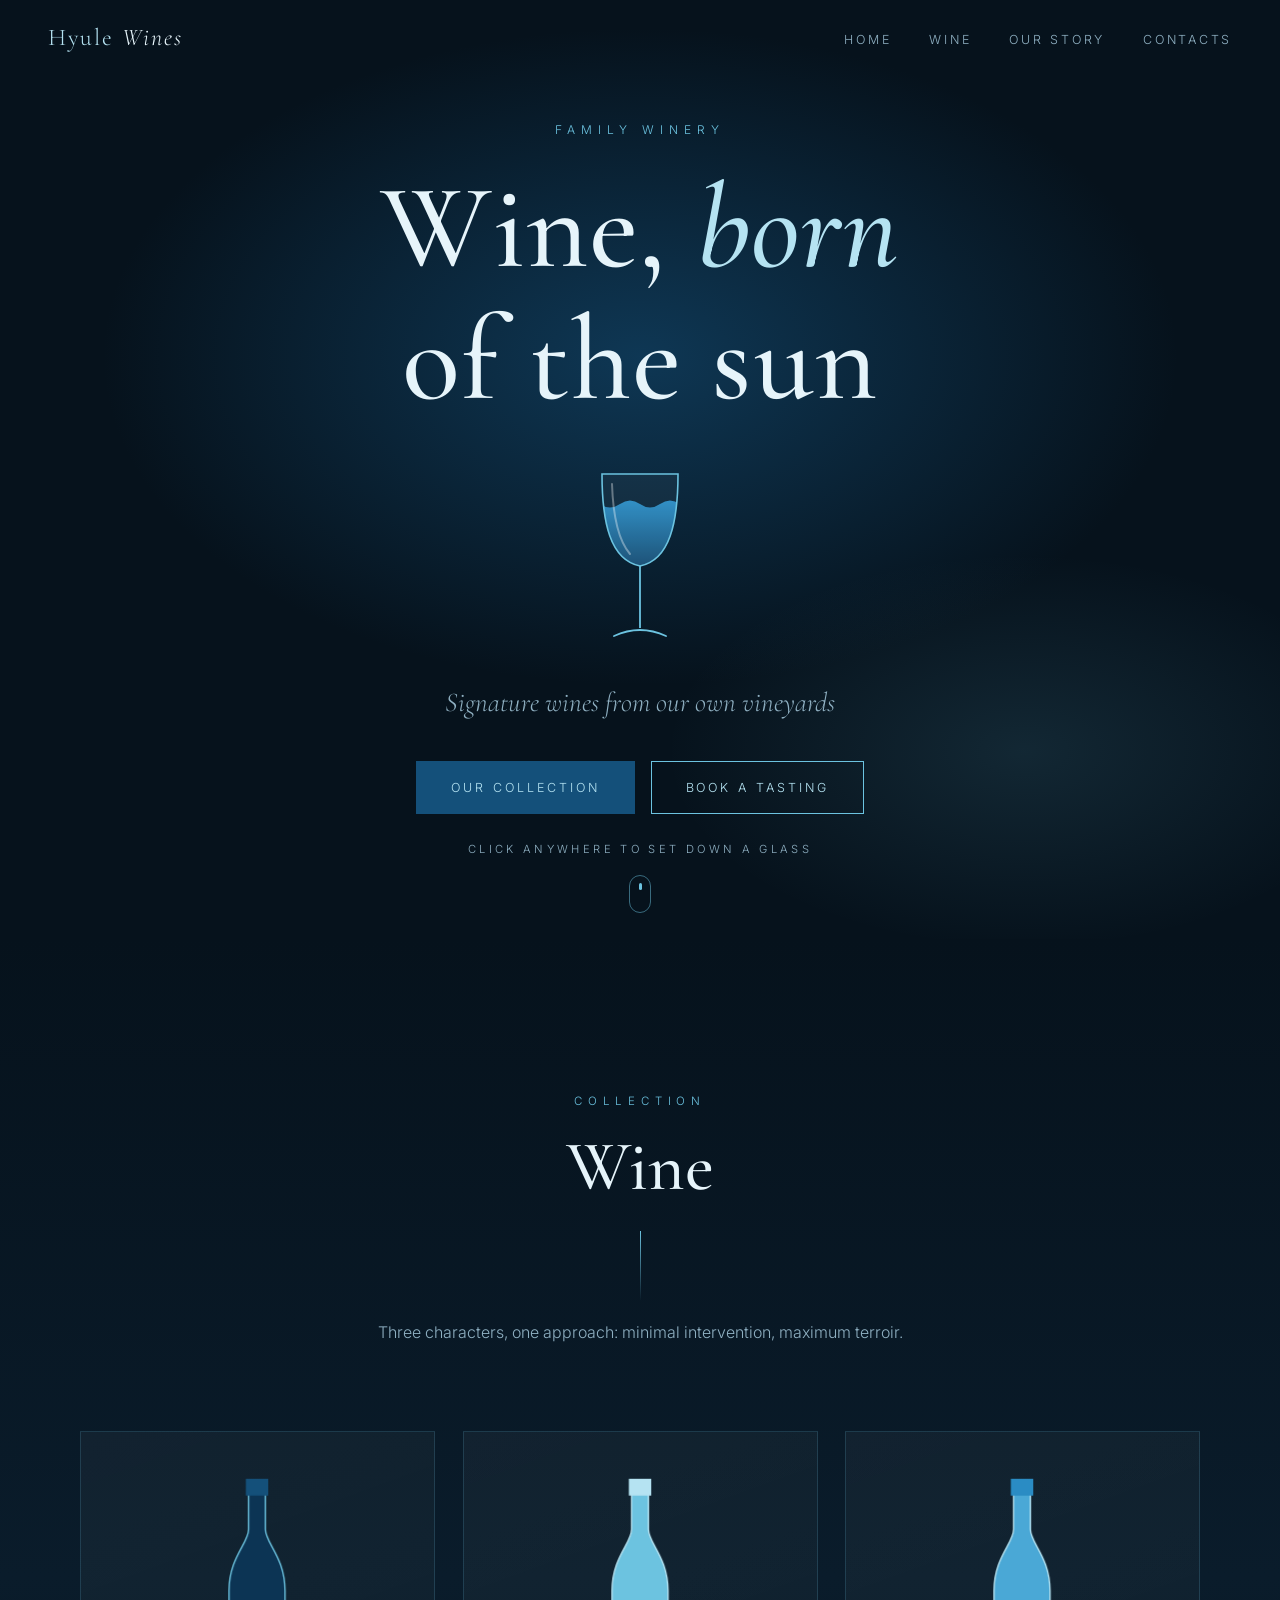
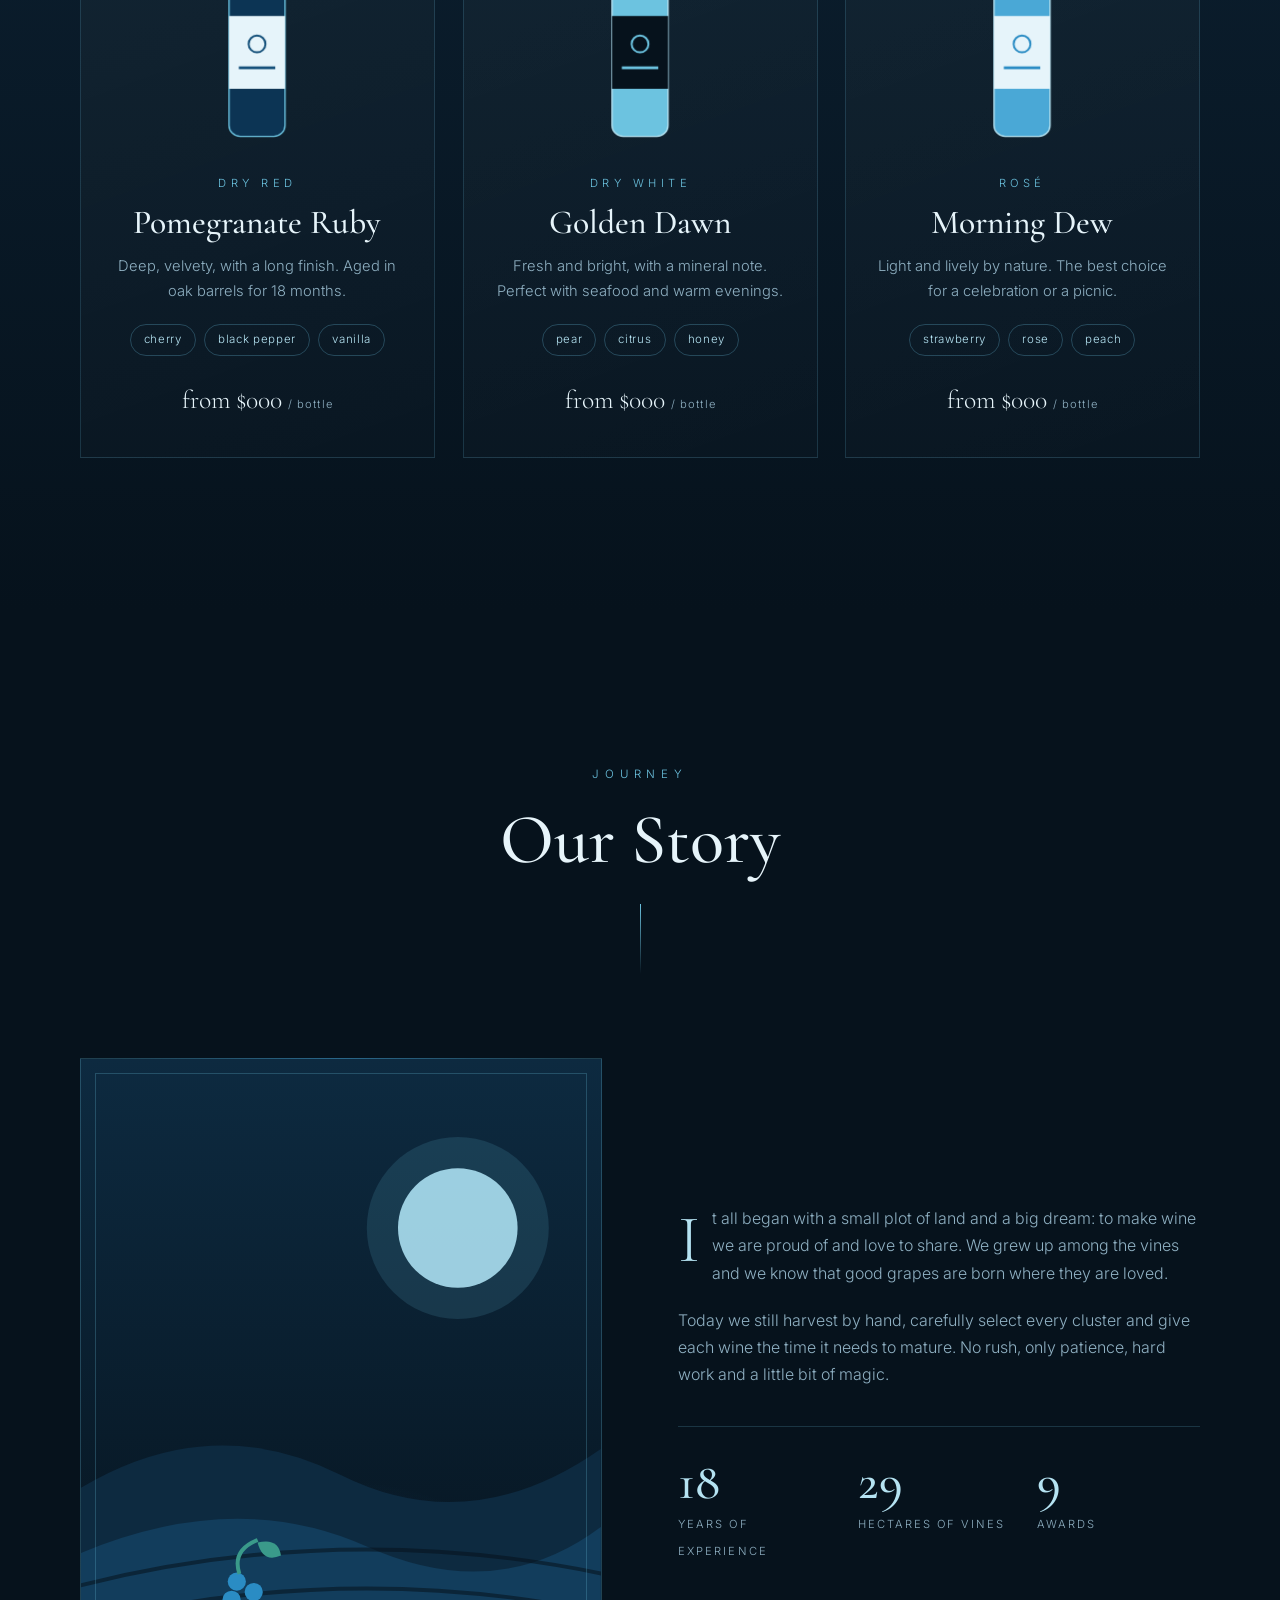
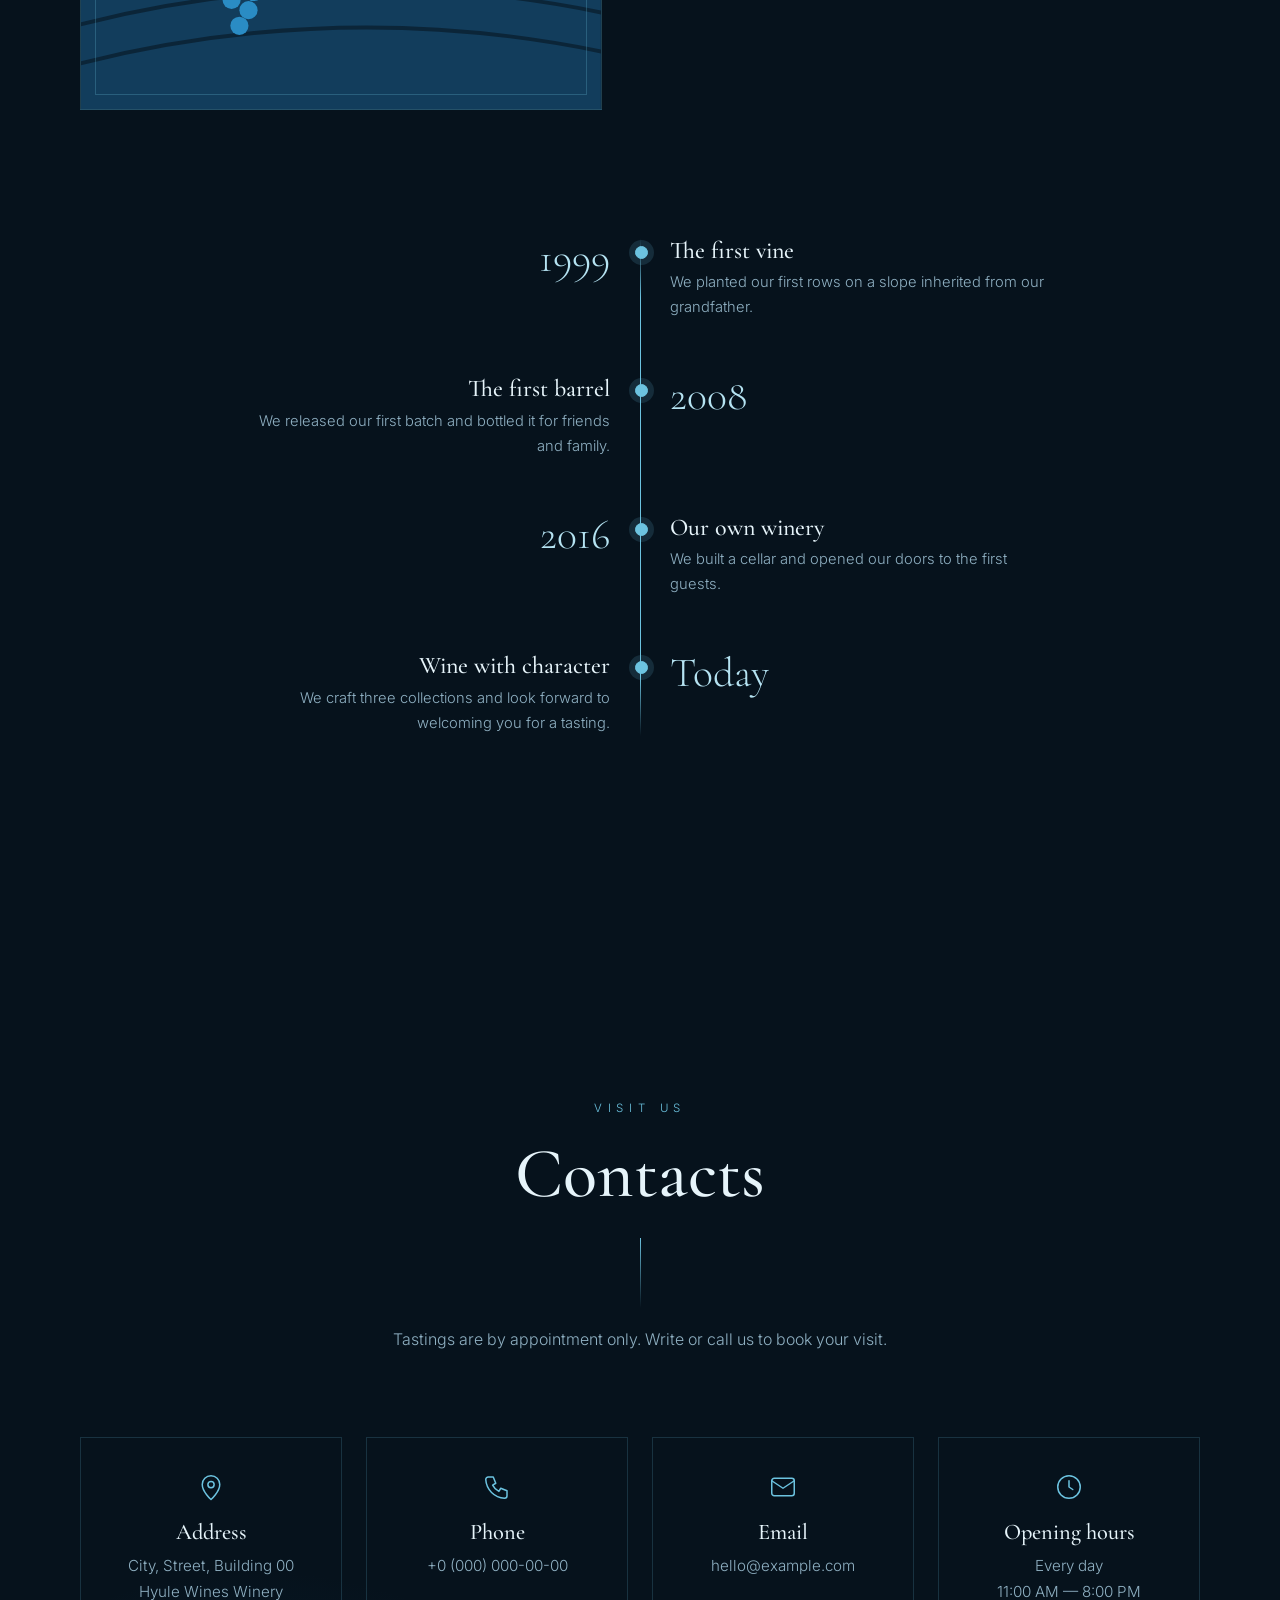
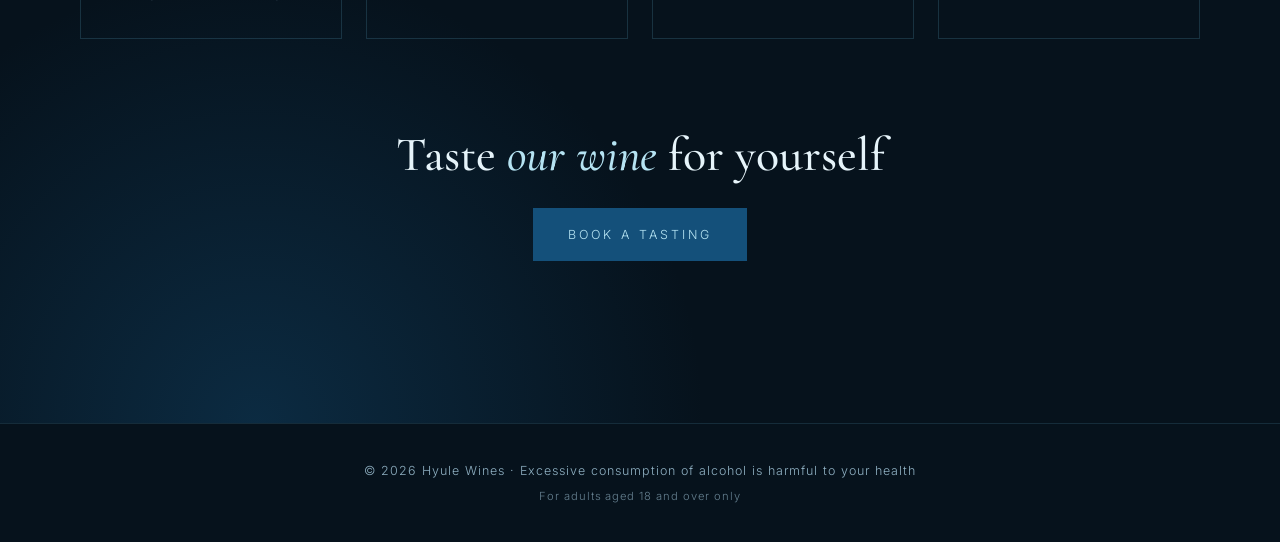
==== index.html @ b7b97577 "Add files via upload" ====
<!DOCTYPE html>
<html lang="en">
<head>
<meta charset="utf-8">
<meta name="viewport" content="width=device-width, initial-scale=1">
<title>Hyule Wines — wine with character</title>
<meta name="description" content="Family winery: signature wines made from grapes grown in our own vineyards. Tastings, our story, contacts.">
<meta name="theme-color" content="#06121c">
<meta property="og:title" content="Hyule Wines — wine with character">
<meta property="og:description" content="Signature wines from our own vineyards. Come visit us for a tasting.">
<meta property="og:type" content="website">
<link rel="icon" href="data:image/svg+xml,%3Csvg xmlns='http://www.w3.org/2000/svg' viewBox='0 0 100 100'%3E%3Ccircle cx='50' cy='50' r='46' fill='%2314507a'/%3E%3Ccircle cx='50' cy='50' r='46' fill='none' stroke='%236cc3e0' stroke-width='4'/%3E%3C/svg%3E">
<link rel="preconnect" href="https://fonts.googleapis.com">
<link rel="preconnect" href="https://fonts.gstatic.com" crossorigin>
<link href="https://fonts.googleapis.com/css2?family=Cormorant+Garamond:ital,wght@0,400;0,500;0,600;1,400;1,500&family=Inter:wght@300;400;500&display=swap" rel="stylesheet">
<style>
  :root{
    --bg:#06121c;
    --bg2:#0a1c2b;
    --wine:#14507a;
    --wine-light:#2a8cc4;
    --gold:#6cc3e0;
    --gold-soft:#b5e3f2;
    --cream:#e6f4fa;
    --muted:#8fb0c2;
    --ease:cubic-bezier(.2,.8,.2,1);
  }
  *{box-sizing:border-box;margin:0;padding:0}
  html{scroll-behavior:smooth;-webkit-text-size-adjust:100%}
  body{
    background:var(--bg);color:var(--cream);
    font-family:'Inter',system-ui,sans-serif;font-weight:300;line-height:1.7;
    overflow-x:hidden;
  }
  h1,h2,h3{font-family:'Cormorant Garamond',Georgia,serif;font-weight:500;line-height:1.1}
  a{color:inherit;text-decoration:none}
  img,svg{display:block;max-width:100%}
  .wrap{width:min(1120px,100% - 40px);margin-inline:auto}

  /* Progress bar */
  #progress{position:fixed;top:0;left:0;height:2px;width:0;background:linear-gradient(90deg,var(--wine-light),var(--gold));z-index:100}

  /* Nav */
  nav{
    position:fixed;inset:0 0 auto 0;z-index:90;
    display:flex;justify-content:space-between;align-items:center;
    padding:18px clamp(20px,4vw,48px);
    transition:background .4s,padding .4s,backdrop-filter .4s;
  }
  nav.scrolled{background:rgba(6,18,28,.78);backdrop-filter:blur(14px);-webkit-backdrop-filter:blur(14px);padding-block:12px;border-bottom:1px solid rgba(108,195,224,.15)}
  .logo{font-family:'Cormorant Garamond',serif;font-size:1.5rem;letter-spacing:.08em;color:var(--gold-soft)}
  .logo span{color:var(--cream);font-style:italic}
  .links{display:flex;gap:clamp(16px,3vw,38px);list-style:none}
  .links a{
    font-size:.78rem;letter-spacing:.22em;text-transform:uppercase;color:var(--muted);
    position:relative;padding:6px 0;transition:color .3s;
  }
  .links a::after{content:"";position:absolute;left:0;bottom:0;height:1px;width:100%;background:var(--gold);transform:scaleX(0);transform-origin:right;transition:transform .5s var(--ease)}
  .links a:hover,.links a.active{color:var(--gold-soft)}
  .links a:hover::after,.links a.active::after{transform:scaleX(1);transform-origin:left}

  /* Hero */
  .hero{
    min-height:100svh;position:relative;display:grid;place-items:center;text-align:center;
    padding:120px 20px 80px;overflow:hidden;
    background:
      radial-gradient(60% 50% at 50% 38%,rgba(20,80,122,.6),transparent 70%),
      radial-gradient(40% 30% at 80% 80%,rgba(108,195,224,.12),transparent 70%),
      var(--bg);
  }
  /* Glass rings left on the table */
  .rings{position:absolute;inset:0;overflow:hidden;pointer-events:none;z-index:1}
  .mark{position:absolute;left:var(--x);top:var(--y);width:var(--s);height:var(--s);transform:translate(-50%,-50%) rotate(var(--r))}
  .mark>*{position:absolute;inset:0;border-radius:50%}
  .mark .stain{
    border:3px solid rgba(108,195,224,.5);
    background:radial-gradient(circle,transparent 58%,rgba(108,195,224,.12) 100%);
    box-shadow:0 0 0 1px rgba(181,227,242,.22),inset 0 0 0 6px rgba(108,195,224,.07),0 0 16px rgba(108,195,224,.22);
    filter:blur(.35px);opacity:0;
    animation:stain 22s .3s ease-out both;
  }
  .mark .stain::after{content:"";position:absolute;inset:8px;border-radius:inherit;border:1px solid rgba(181,227,242,.28)}
  .mark .ripple{border:1px solid rgba(181,227,242,.7);opacity:0;animation:ripple 1.1s .3s ease-out both}
  .mark .cup{
    background:radial-gradient(circle at 34% 28%,rgba(255,255,255,.4),rgba(181,227,242,.14) 38%,rgba(108,195,224,.05) 72%);
    border:1.5px solid rgba(181,227,242,.85);
    box-shadow:inset 0 0 0 8px rgba(255,255,255,.03),inset 0 0 20px rgba(181,227,242,.3);
    opacity:0;animation:cup 1.9s var(--ease) both;
  }
  .mark .drip{inset:auto;width:var(--d);height:var(--d);left:var(--dx);top:var(--dy);background:rgba(108,195,224,.5);opacity:0;animation:stain 22s .9s ease-out both}
  .hint{margin-top:26px;font-size:.7rem;letter-spacing:.3em;text-transform:uppercase;color:var(--muted);opacity:0;animation:fadeUp 1.2s 2.4s var(--ease) forwards}
  .hero-inner{position:relative;z-index:2;max-width:820px}
  .eyebrow{
    font-size:.75rem;letter-spacing:.5em;text-transform:uppercase;color:var(--gold);
    opacity:0;animation:fadeUp 1.2s .2s var(--ease) forwards;
  }
  .hero h1{
    font-size:clamp(3.2rem,10vw,7.5rem);margin:22px 0 8px;letter-spacing:.01em;
  }
  .hero h1 .ch{display:inline-block;opacity:0;transform:translateY(60%) rotate(4deg);filter:blur(8px);animation:charIn 1.1s var(--ease) forwards}
  .hero h1 em{color:var(--gold-soft);font-style:italic}
  .tagline{
    font-family:'Cormorant Garamond',serif;font-style:italic;font-size:clamp(1.2rem,2.6vw,1.7rem);color:var(--muted);
    opacity:0;animation:fadeUp 1.2s 1.4s var(--ease) forwards;
  }
  .glass-wrap{margin:34px auto 30px;width:120px;opacity:0;animation:fadeUp 1.4s 1s var(--ease) forwards}
  .glass{animation:floaty 6s ease-in-out infinite}
  .wine-fill{animation:fill 3.2s 1.6s var(--ease) both}
  .wave{animation:wave 3s linear infinite}
  .btns{display:flex;gap:16px;justify-content:center;flex-wrap:wrap;margin-top:34px;opacity:0;animation:fadeUp 1.2s 1.8s var(--ease) forwards}
  .btn{
    position:relative;overflow:hidden;
    display:inline-block;padding:15px 34px;border:1px solid var(--gold);color:var(--gold-soft);
    font-size:.78rem;letter-spacing:.24em;text-transform:uppercase;transition:color .5s,transform .3s;
    isolation:isolate;
  }
  .btn::before{
    content:"";position:absolute;inset:0;background:var(--gold);z-index:-1;
    transform:translateY(101%);transition:transform .55s var(--ease);
  }
  .btn:hover{color:var(--bg);transform:translateY(-2px)}
  .btn:hover::before{transform:translateY(0)}
  .btn.solid{background:var(--wine);border-color:var(--wine)}
  .btn.solid:hover{border-color:var(--gold)}
  .scroll-hint{
    position:absolute;bottom:26px;left:50%;transform:translateX(-50%);z-index:2;
    width:22px;height:38px;border:1px solid rgba(108,195,224,.5);border-radius:14px;
  }
  .scroll-hint::after{
    content:"";position:absolute;left:50%;top:7px;width:3px;height:7px;margin-left:-1.5px;border-radius:2px;background:var(--gold);
    animation:wheel 1.8s infinite;
  }

  /* Sections */
  section{padding:clamp(80px,12vw,160px) 0;position:relative}
  .sec-head{text-align:center;margin-bottom:clamp(44px,7vw,84px)}
  .sec-head small{display:block;font-size:.72rem;letter-spacing:.5em;text-transform:uppercase;color:var(--gold);margin-bottom:16px}
  .sec-head h2{font-size:clamp(2.4rem,6vw,4.4rem)}
  .sec-head .line{width:1px;height:0;background:linear-gradient(var(--gold),transparent);margin:26px auto 0;transition:height 1.2s .3s var(--ease)}
  .sec-head.in .line{height:70px}
  .sec-head p{max-width:560px;margin:18px auto 0;color:var(--muted)}

  /* Reveal */
  .reveal{opacity:0;transform:translateY(40px);transition:opacity 1.1s var(--ease),transform 1.1s var(--ease);transition-delay:var(--d,0s)}
  .reveal.in{opacity:1;transform:none}
  .reveal.left{transform:translateX(-50px)}
  .reveal.right{transform:translateX(50px)}
  .reveal.left.in,.reveal.right.in{transform:none}

  /* Wine cards */
  #wine{background:linear-gradient(var(--bg),var(--bg2) 50%,var(--bg))}
  .cards{display:grid;grid-template-columns:repeat(auto-fit,minmax(270px,1fr));gap:28px}
  .card{
    position:relative;padding:44px 30px 36px;text-align:center;
    background:linear-gradient(160deg,rgba(255,255,255,.04),rgba(255,255,255,.01));
    border:1px solid rgba(108,195,224,.18);
    transform-style:preserve-3d;transition:border-color .4s,box-shadow .5s;
    will-change:transform;
  }
  .card::before{
    content:"";position:absolute;inset:0;pointer-events:none;
    background:radial-gradient(260px circle at var(--mx,50%) var(--my,0%),rgba(108,195,224,.16),transparent 60%);
    opacity:0;transition:opacity .4s;
  }
  .card:hover{border-color:rgba(108,195,224,.55);box-shadow:0 30px 60px -25px rgba(0,0,0,.8),0 0 40px -10px rgba(42,140,196,.5)}
  .card:hover::before{opacity:1}
  .bottle{width:84px;margin:0 auto 26px;transition:transform .7s var(--ease)}
  .card:hover .bottle{transform:translateY(-10px) rotate(-3deg)}
  .card .type{font-size:.7rem;letter-spacing:.4em;text-transform:uppercase;color:var(--gold)}
  .card h3{font-size:2.1rem;margin:10px 0 12px}
  .card p{color:var(--muted);font-size:.92rem}
  .notes{display:flex;flex-wrap:wrap;gap:8px;justify-content:center;margin:20px 0 22px}
  .notes span{font-size:.72rem;padding:5px 13px;border:1px solid rgba(108,195,224,.28);border-radius:30px;color:var(--gold-soft);letter-spacing:.06em}
  .price{font-family:'Cormorant Garamond',serif;font-size:1.6rem;color:var(--cream)}
  .price small{font-family:'Inter';font-size:.7rem;color:var(--muted);letter-spacing:.1em}

  /* Story */
  #story{overflow:hidden}
  .story-grid{display:grid;grid-template-columns:1fr 1fr;gap:clamp(36px,6vw,90px);align-items:center}
  .story-art{
    position:relative;aspect-ratio:4/5;border:1px solid rgba(108,195,224,.25);overflow:hidden;
    background:
      radial-gradient(70% 50% at 50% 100%,rgba(20,80,122,.85),transparent 70%),
      linear-gradient(180deg,#0d2a40,#06121c);
  }
  .story-art svg{position:absolute;inset:0;width:100%;height:100%}
  .story-art::after{content:"";position:absolute;inset:14px;border:1px solid rgba(108,195,224,.25);pointer-events:none}
  .story-text p{color:var(--muted);margin-bottom:20px}
  .story-text p:first-of-type::first-letter{
    font-family:'Cormorant Garamond',serif;font-size:4.2rem;float:left;line-height:.8;padding:8px 12px 0 0;color:var(--gold-soft)
  }
  .stats{display:grid;grid-template-columns:repeat(3,1fr);gap:16px;margin-top:38px;padding-top:30px;border-top:1px solid rgba(108,195,224,.2)}
  .stat b{display:block;font-family:'Cormorant Garamond',serif;font-weight:500;font-size:clamp(2.2rem,5vw,3.2rem);color:var(--gold-soft);line-height:1}
  .stat span{font-size:.7rem;letter-spacing:.18em;text-transform:uppercase;color:var(--muted)}

  .timeline{position:relative;margin:clamp(70px,10vw,130px) auto 0;max-width:820px}
  .timeline::before{
    content:"";position:absolute;left:50%;top:0;bottom:0;width:1px;
    background:linear-gradient(transparent,var(--gold) 12%,var(--gold) 88%,transparent);
    transform:scaleY(0);transform-origin:top;transition:transform 2.2s var(--ease);
  }
  .timeline.in::before{transform:scaleY(1)}
  .tl{display:grid;grid-template-columns:1fr 1fr;gap:60px;margin-bottom:56px;position:relative}
  .tl::after{
    content:"";position:absolute;left:50%;top:8px;width:11px;height:11px;margin-left:-5.5px;
    background:var(--bg);border:1px solid var(--gold);border-radius:50%;transition:background .5s,box-shadow .5s;
  }
  .tl.in::after{background:var(--gold);box-shadow:0 0 0 6px rgba(108,195,224,.15)}
  .tl .year{font-family:'Cormorant Garamond',serif;font-size:2.6rem;color:var(--gold-soft);line-height:1}
  .tl .txt h3{font-size:1.5rem;margin-bottom:6px}
  .tl .txt p{color:var(--muted);font-size:.92rem}
  .tl:nth-child(odd) .year{text-align:right;grid-column:1}
  .tl:nth-child(odd) .txt{grid-column:2}
  .tl:nth-child(even) .year{grid-column:2;grid-row:1}
  .tl:nth-child(even) .txt{grid-column:1;grid-row:1;text-align:right}

  /* Contacts */
  #contacts{
    background:
      radial-gradient(50% 60% at 20% 100%,rgba(20,80,122,.4),transparent 70%),
      var(--bg);
  }
  .contact-grid{display:grid;grid-template-columns:repeat(auto-fit,minmax(240px,1fr));gap:24px}
  .c-item{
    padding:34px 26px;text-align:center;border:1px solid rgba(108,195,224,.18);
    transition:transform .5s var(--ease),border-color .4s,background .4s;
  }
  .c-item:hover{transform:translateY(-8px);border-color:var(--gold);background:rgba(108,195,224,.05)}
  .c-item svg{width:30px;height:30px;margin:0 auto 18px;stroke:var(--gold);fill:none;stroke-width:1.2;stroke-linecap:round;stroke-linejoin:round}
  .c-item h3{font-size:1.4rem;margin-bottom:8px}
  .c-item p,.c-item a{color:var(--muted);font-size:.95rem;display:block}
  .c-item a:hover{color:var(--gold-soft)}
  .cta{text-align:center;margin-top:clamp(50px,7vw,90px)}
  .cta h3{font-size:clamp(1.8rem,4vw,3rem);margin-bottom:26px}
  .cta h3 em{color:var(--gold-soft)}

  footer{padding:36px 0;border-top:1px solid rgba(108,195,224,.15);text-align:center;font-size:.78rem;color:var(--muted);letter-spacing:.08em}
  footer .warn{display:block;margin-top:6px;font-size:.7rem;opacity:.7}

  /* Keyframes */
  @keyframes fadeUp{from{opacity:0;transform:translateY(30px)}to{opacity:1;transform:none}}
  @keyframes charIn{to{opacity:1;transform:none;filter:blur(0)}}
  @keyframes floaty{0%,100%{transform:translateY(0)}50%{transform:translateY(-10px)}}
  @keyframes wheel{0%{opacity:0;transform:translateY(0)}30%{opacity:1}100%{opacity:0;transform:translateY(14px)}}
  @keyframes fill{from{transform:translateY(62px)}to{transform:translateY(0)}}
  @keyframes wave{from{transform:translateX(0)}to{transform:translateX(-40px)}}
  @keyframes cup{
    0%{opacity:0;transform:scale(1.55) translateY(-28px);filter:drop-shadow(0 40px 30px rgba(0,0,0,0))}
    16%{opacity:1;transform:scale(.97) translateY(0);filter:drop-shadow(0 4px 6px rgba(0,0,0,.55))}
    24%{transform:scale(1.02)}
    30%{transform:scale(1)}
    58%{opacity:1;transform:scale(1) translateY(0);filter:drop-shadow(0 4px 6px rgba(0,0,0,.55))}
    100%{opacity:0;transform:scale(1.3) translateY(-34px);filter:drop-shadow(0 40px 30px rgba(0,0,0,0))}
  }
  @keyframes ripple{from{opacity:.8;transform:scale(.92)}to{opacity:0;transform:scale(1.7)}}
  @keyframes stain{0%{opacity:0;transform:scale(.93)}3%{opacity:1;transform:scale(1)}40%{opacity:.7}100%{opacity:0}}
  @keyframes hintOut{from{opacity:1}to{opacity:0;transform:translateY(-6px)}}

  /* Mobile */
  @media (max-width:820px){
    .links li:first-child{display:none}
    .story-grid{grid-template-columns:1fr}
    .story-art{aspect-ratio:16/11}
    .timeline::before{left:12px}
    .tl{grid-template-columns:1fr;gap:6px;padding-left:44px;margin-bottom:44px}
    .tl::after{left:12px}
    .tl:nth-child(n) .year,.tl:nth-child(n) .txt{grid-column:1;grid-row:auto;text-align:left}
  }
  @media (max-width:480px){
    .links{gap:14px}.links a{font-size:.68rem;letter-spacing:.14em}
    .logo{font-size:1.2rem}
  }
  @media (prefers-reduced-motion:reduce){
    *,*::before,*::after{animation-duration:.01ms!important;animation-delay:0s!important;transition-duration:.01ms!important;scroll-behavior:auto!important}
    .reveal,.hero h1 .ch,.eyebrow,.tagline,.btns,.glass-wrap,.hint{opacity:1;transform:none;filter:none}
    .mark .cup,.mark .ripple,.mark .drip{display:none}
    .mark .stain{animation:none;opacity:.6}
  }
</style>
</head>
<body>
<div id="progress"></div>

<nav id="nav">
  <a href="#top" class="logo">Hyule <span>Wines</span></a>
  <ul class="links">
    <li><a href="#top">Home</a></li>
    <li><a href="#wine">Wine</a></li>
    <li><a href="#story">Our Story</a></li>
    <li><a href="#contacts">Contacts</a></li>
  </ul>
</nav>

<header class="hero" id="top">
  <div class="rings" id="rings" aria-hidden="true"></div>
  <div class="hero-inner">
    <p class="eyebrow">Family winery</p>
    <h1 id="title">Wine, <em>born</em><br>of the sun</h1>

    <div class="glass-wrap" aria-hidden="true">
      <svg class="glass" viewBox="0 0 120 190" width="120" height="190">
        <defs>
          <linearGradient id="wg" x1="0" y1="0" x2="0" y2="1">
            <stop offset="0" stop-color="#2a8cc4"/><stop offset="1" stop-color="#0c3454"/>
          </linearGradient>
          <clipPath id="bowl"><path d="M22 14 H98 C98 62 90 100 60 106 C30 100 22 62 22 14Z"/></clipPath>
        </defs>
        <g clip-path="url(#bowl)">
          <g class="wine-fill">
            <path class="wave" d="M-40 44 q10 -7 20 0 t20 0 t20 0 t20 0 t20 0 t20 0 t20 0 t20 0 t20 0 V130 H-40Z" fill="url(#wg)"/>
          </g>
        </g>
        <path d="M22 14 H98 C98 62 90 100 60 106 C30 100 22 62 22 14Z" fill="rgba(255,255,255,.04)" stroke="#6cc3e0" stroke-width="1.6"/>
        <path d="M32 24 C33 55 38 80 50 94" fill="none" stroke="rgba(255,255,255,.35)" stroke-width="2" stroke-linecap="round"/>
        <path d="M60 106 V168" stroke="#6cc3e0" stroke-width="1.8"/>
        <path d="M34 176 Q60 164 86 176" fill="none" stroke="#6cc3e0" stroke-width="1.8" stroke-linecap="round"/>
      </svg>
    </div>

    <p class="tagline">Signature wines from our own vineyards</p>
    <div class="btns">
      <a href="#wine" class="btn solid">Our Collection</a>
      <a href="#contacts" class="btn">Book a Tasting</a>
    </div>
    <p class="hint" id="hint">Click anywhere to set down a glass</p>
  </div>
  <div class="scroll-hint" aria-hidden="true"></div>
</header>

<main>
  <!-- WINE -->
  <section id="wine">
    <div class="wrap">
      <div class="sec-head reveal">
        <small>Collection</small>
        <h2>Wine</h2>
        <div class="line"></div>
        <p>Three characters, one approach: minimal intervention, maximum terroir.</p>
      </div>

      <div class="cards">
        <article class="card reveal" style="--d:0s">
          <svg class="bottle" viewBox="0 0 60 190" aria-hidden="true">
            <path d="M24 4h12v34c0 10 14 20 14 44v96a8 8 0 0 1-8 8H18a8 8 0 0 1-8-8V82c0-24 14-34 14-44Z" fill="#0c3454"/>
            <path d="M24 4h12v34c0 10 14 20 14 44v96a8 8 0 0 1-8 8H18a8 8 0 0 1-8-8V82c0-24 14-34 14-44Z" fill="none" stroke="#6cc3e0" stroke-width="1"/>
            <rect x="10" y="100" width="40" height="52" fill="#e6f4fa"/>
            <circle cx="30" cy="120" r="6" fill="none" stroke="#14507a" stroke-width="1.4"/>
            <rect x="17" y="136" width="26" height="2" fill="#14507a"/>
            <rect x="22" y="2" width="16" height="12" fill="#14507a"/>
          </svg>
          <span class="type">Dry red</span>
          <h3>Pomegranate Ruby</h3>
          <p>Deep, velvety, with a long finish. Aged in oak barrels for 18 months.</p>
          <div class="notes"><span>cherry</span><span>black pepper</span><span>vanilla</span></div>
          <div class="price">from $000 <small>/ bottle</small></div>
        </article>

        <article class="card reveal" style="--d:.15s">
          <svg class="bottle" viewBox="0 0 60 190" aria-hidden="true">
            <path d="M24 4h12v34c0 10 14 20 14 44v96a8 8 0 0 1-8 8H18a8 8 0 0 1-8-8V82c0-24 14-34 14-44Z" fill="#6cc3e0"/>
            <path d="M24 4h12v34c0 10 14 20 14 44v96a8 8 0 0 1-8 8H18a8 8 0 0 1-8-8V82c0-24 14-34 14-44Z" fill="none" stroke="#b5e3f2" stroke-width="1"/>
            <rect x="10" y="100" width="40" height="52" fill="#06121c"/>
            <circle cx="30" cy="120" r="6" fill="none" stroke="#6cc3e0" stroke-width="1.4"/>
            <rect x="17" y="136" width="26" height="2" fill="#6cc3e0"/>
            <rect x="22" y="2" width="16" height="12" fill="#b5e3f2"/>
          </svg>
          <span class="type">Dry white</span>
          <h3>Golden Dawn</h3>
          <p>Fresh and bright, with a mineral note. Perfect with seafood and warm evenings.</p>
          <div class="notes"><span>pear</span><span>citrus</span><span>honey</span></div>
          <div class="price">from $000 <small>/ bottle</small></div>
        </article>

        <article class="card reveal" style="--d:.3s">
          <svg class="bottle" viewBox="0 0 60 190" aria-hidden="true">
            <path d="M24 4h12v34c0 10 14 20 14 44v96a8 8 0 0 1-8 8H18a8 8 0 0 1-8-8V82c0-24 14-34 14-44Z" fill="#4aa8d6"/>
            <path d="M24 4h12v34c0 10 14 20 14 44v96a8 8 0 0 1-8 8H18a8 8 0 0 1-8-8V82c0-24 14-34 14-44Z" fill="none" stroke="#b5e3f2" stroke-width="1"/>
            <rect x="10" y="100" width="40" height="52" fill="#e6f4fa"/>
            <circle cx="30" cy="120" r="6" fill="none" stroke="#2a8cc4" stroke-width="1.4"/>
            <rect x="17" y="136" width="26" height="2" fill="#2a8cc4"/>
            <rect x="22" y="2" width="16" height="12" fill="#2a8cc4"/>
          </svg>
          <span class="type">Rosé</span>
          <h3>Morning Dew</h3>
          <p>Light and lively by nature. The best choice for a celebration or a picnic.</p>
          <div class="notes"><span>strawberry</span><span>rose</span><span>peach</span></div>
          <div class="price">from $000 <small>/ bottle</small></div>
        </article>
      </div>
    </div>
  </section>

  <!-- OUR STORY -->
  <section id="story">
    <div class="wrap">
      <div class="sec-head reveal">
        <small>Journey</small>
        <h2>Our Story</h2>
        <div class="line"></div>
      </div>

      <div class="story-grid">
        <div class="story-art reveal left">
          <svg viewBox="0 0 400 500" preserveAspectRatio="xMidYMid slice" aria-hidden="true">
            <circle cx="290" cy="130" r="46" fill="#b5e3f2" opacity=".9"/>
            <circle cx="290" cy="130" r="70" fill="#6cc3e0" opacity=".14"/>
            <path d="M0 330 Q100 270 200 320 T400 300 V500 H0Z" fill="#0d2a40"/>
            <path d="M0 380 Q120 330 220 375 T400 360 V500 H0Z" fill="#123d5c"/>
            <g stroke="#06121c" stroke-width="3" fill="none" opacity=".55">
              <path d="M-20 440 Q200 380 420 430"/><path d="M-20 470 Q200 410 420 460"/><path d="M-20 410 Q200 350 420 400"/>
            </g>
            <g fill="#2a8cc4">
              <circle cx="120" cy="402" r="7"/><circle cx="133" cy="410" r="7"/><circle cx="116" cy="416" r="7"/><circle cx="129" cy="424" r="7"/><circle cx="122" cy="436" r="7"/>
            </g>
            <path d="M122 396 q-6 -18 14 -26" stroke="#3a9a8a" stroke-width="3" fill="none"/>
            <path d="M136 372 q16 -4 18 10 q-14 6 -18 -10Z" fill="#3a9a8a"/>
          </svg>
        </div>

        <div class="story-text reveal right">
          <p>It all began with a small plot of land and a big dream: to make wine we are proud of and love to share. We grew up among the vines and we know that good grapes are born where they are loved.</p>
          <p>Today we still harvest by hand, carefully select every cluster and give each wine the time it needs to mature. No rush, only patience, hard work and a little bit of magic.</p>
          <div class="stats">
            <div class="stat"><b data-count="25">0</b><span>years of experience</span></div>
            <div class="stat"><b data-count="40">0</b><span>hectares of vines</span></div>
            <div class="stat"><b data-count="12">0</b><span>awards</span></div>
          </div>
        </div>
      </div>

      <div class="timeline reveal" id="timeline">
        <div class="tl reveal">
          <div class="year">1999</div>
          <div class="txt"><h3>The first vine</h3><p>We planted our first rows on a slope inherited from our grandfather.</p></div>
        </div>
        <div class="tl reveal">
          <div class="year">2008</div>
          <div class="txt"><h3>The first barrel</h3><p>We released our first batch and bottled it for friends and family.</p></div>
        </div>
        <div class="tl reveal">
          <div class="year">2016</div>
          <div class="txt"><h3>Our own winery</h3><p>We built a cellar and opened our doors to the first guests.</p></div>
        </div>
        <div class="tl reveal">
          <div class="year">Today</div>
          <div class="txt"><h3>Wine with character</h3><p>We craft three collections and look forward to welcoming you for a tasting.</p></div>
        </div>
      </div>
    </div>
  </section>

  <!-- CONTACTS -->
  <section id="contacts">
    <div class="wrap">
      <div class="sec-head reveal">
        <small>Visit us</small>
        <h2>Contacts</h2>
        <div class="line"></div>
        <p>Tastings are by appointment only. Write or call us to book your visit.</p>
      </div>

      <div class="contact-grid">
        <div class="c-item reveal" style="--d:0s">
          <svg viewBox="0 0 24 24"><path d="M12 22s7-6.2 7-12a7 7 0 1 0-14 0c0 5.8 7 12 7 12Z"/><circle cx="12" cy="10" r="2.5"/></svg>
          <h3>Address</h3>
          <p>City, Street, Building 00<br>Hyule Wines Winery</p>
        </div>
        <div class="c-item reveal" style="--d:.12s">
          <svg viewBox="0 0 24 24"><path d="M5 4h4l2 5-2.5 1.5a11 11 0 0 0 5 5L15 13l5 2v4a2 2 0 0 1-2 2A16 16 0 0 1 3 6a2 2 0 0 1 2-2Z"/></svg>
          <h3>Phone</h3>
          <a href="tel:+000000000000">+0 (000) 000-00-00</a>
        </div>
        <div class="c-item reveal" style="--d:.24s">
          <svg viewBox="0 0 24 24"><rect x="3" y="5" width="18" height="14" rx="2"/><path d="m3 7 9 6 9-6"/></svg>
          <h3>Email</h3>
          <a href="mailto:hello@example.com">hello@example.com</a>
        </div>
        <div class="c-item reveal" style="--d:.36s">
          <svg viewBox="0 0 24 24"><circle cx="12" cy="12" r="9"/><path d="M12 7v5l3 2"/></svg>
          <h3>Opening hours</h3>
          <p>Every day<br>11:00 AM — 8:00 PM</p>
        </div>
      </div>

      <div class="cta reveal">
        <h3>Taste <em>our wine</em> for yourself</h3>
        <a href="mailto:hello@example.com?subject=Tasting" class="btn solid">Book a Tasting</a>
      </div>
    </div>
  </section>
</main>

<footer>
  <div class="wrap">
    © <span id="year"></span> Hyule Wines · Excessive consumption of alcohol is harmful to your health
    <span class="warn">For adults aged 18 and over only</span>
  </div>
</footer>

<script>
(function(){
  // Footer year
  document.getElementById('year').textContent = new Date().getFullYear();

  // Split title into letters
  var title = document.getElementById('title');
  var delay = 0.35, i = 0;
  (function split(node){
    Array.from(node.childNodes).forEach(function(n){
      if(n.nodeType === 3){
        var frag = document.createDocumentFragment();
        n.textContent.split('').forEach(function(c){
          if(c === ' '){ frag.appendChild(document.createTextNode(' ')); return; }
          var s = document.createElement('span');
          s.className = 'ch'; s.textContent = c;
          s.style.animationDelay = (delay + i++ * 0.045) + 's';
          frag.appendChild(s);
        });
        n.replaceWith(frag);
      } else if(n.nodeType === 1 && n.tagName !== 'BR'){ split(n); }
    });
  })(title);

  // Nav and scroll progress
  var nav = document.getElementById('nav'), bar = document.getElementById('progress');
  var links = Array.from(document.querySelectorAll('.links a'));
  var sections = links.map(function(a){ return document.querySelector(a.getAttribute('href')); });
  function onScroll(){
    var y = window.scrollY, h = document.documentElement.scrollHeight - innerHeight;
    nav.classList.toggle('scrolled', y > 40);
    bar.style.width = (h > 0 ? y / h * 100 : 0) + '%';
    var cur = 0;
    sections.forEach(function(s, k){ if(s && s.getBoundingClientRect().top < innerHeight * 0.4) cur = k; });
    links.forEach(function(a, k){ a.classList.toggle('active', k === cur && y > 80); });
  }
  addEventListener('scroll', onScroll, {passive:true}); onScroll();

  // Reveal on scroll + counters
  function count(el){
    var end = +el.dataset.count, t0 = null, dur = 1800;
    (function step(t){
      if(!t0) t0 = t;
      var p = Math.min((t - t0) / dur, 1), e = 1 - Math.pow(1 - p, 3);
      el.textContent = Math.round(end * e) + (p === 1 ? '+' : '');
      if(p < 1) requestAnimationFrame(step);
    })(performance.now());
  }
  var io = new IntersectionObserver(function(entries){
    entries.forEach(function(en){
      if(!en.isIntersecting) return;
      en.target.classList.add('in');
      en.target.querySelectorAll && en.target.querySelectorAll('[data-count]').forEach(count);
      io.unobserve(en.target);
    });
  }, {threshold:.15, rootMargin:'0px 0px -6% 0px'});
  document.querySelectorAll('.reveal').forEach(function(el){ io.observe(el); });

  // Card tilt following the cursor
  if(matchMedia('(hover:hover)').matches){
    document.querySelectorAll('.card').forEach(function(c){
      c.addEventListener('mousemove', function(e){
        var r = c.getBoundingClientRect(), x = (e.clientX - r.left) / r.width, y = (e.clientY - r.top) / r.height;
        c.style.transform = 'perspective(900px) rotateY(' + ((x - .5) * 10) + 'deg) rotateX(' + ((.5 - y) * 10) + 'deg) translateY(-6px)';
        c.style.setProperty('--mx', x * 100 + '%'); c.style.setProperty('--my', y * 100 + '%');
      });
      c.addEventListener('mouseleave', function(){ c.style.transform = ''; });
    });
  }

  // Set a glass down on the table: click leaves a ring stain
  var hero = document.getElementById('top'), layer = document.getElementById('rings'), hint = document.getElementById('hint');
  var MAX = 14, hintHidden = false;
  if(matchMedia('(hover:none)').matches) hint.textContent = 'Tap anywhere to set down a glass';
  function rnd(a, b){ return a + Math.random() * (b - a); }
  hero.addEventListener('click', function(e){
    if(e.target.closest('a, button')) return;
    var box = hero.getBoundingClientRect(), s = Math.round(rnd(86, 112));
    var m = document.createElement('div');
    m.className = 'mark';
    m.style.setProperty('--x', (e.clientX - box.left) + 'px');
    m.style.setProperty('--y', (e.clientY - box.top) + 'px');
    m.style.setProperty('--s', s + 'px');
    m.style.setProperty('--r', rnd(0, 360) + 'deg');

    var stain = document.createElement('span'); stain.className = 'stain';
    var br = []; for(var i = 0; i < 8; i++) br.push(rnd(46, 54) + '%');
    stain.style.borderRadius = br.slice(0,4).join(' ') + ' / ' + br.slice(4).join(' ');
    var ripple = document.createElement('span'); ripple.className = 'ripple';
    var cup = document.createElement('span'); cup.className = 'cup';
    m.appendChild(stain); m.appendChild(ripple); m.appendChild(cup);

    for(var k = 0, n = Math.floor(rnd(2, 5)); k < n; k++){
      var d = rnd(3, 6), ang = rnd(0, Math.PI * 2), R = s / 2 + rnd(6, 16);
      var drip = document.createElement('span'); drip.className = 'drip';
      drip.style.setProperty('--d', d + 'px');
      drip.style.setProperty('--dx', (s / 2 + Math.cos(ang) * R - d / 2) + 'px');
      drip.style.setProperty('--dy', (s / 2 + Math.sin(ang) * R - d / 2) + 'px');
      m.appendChild(drip);
    }

    layer.appendChild(m);
    while(layer.children.length > MAX) layer.removeChild(layer.firstChild);
    setTimeout(function(){ if(m.parentNode) m.parentNode.removeChild(m); }, 23000);

    if(!hintHidden){ hintHidden = true; hint.style.animation = 'hintOut .6s forwards'; }
  });
})();
</script>
</body>
</html>
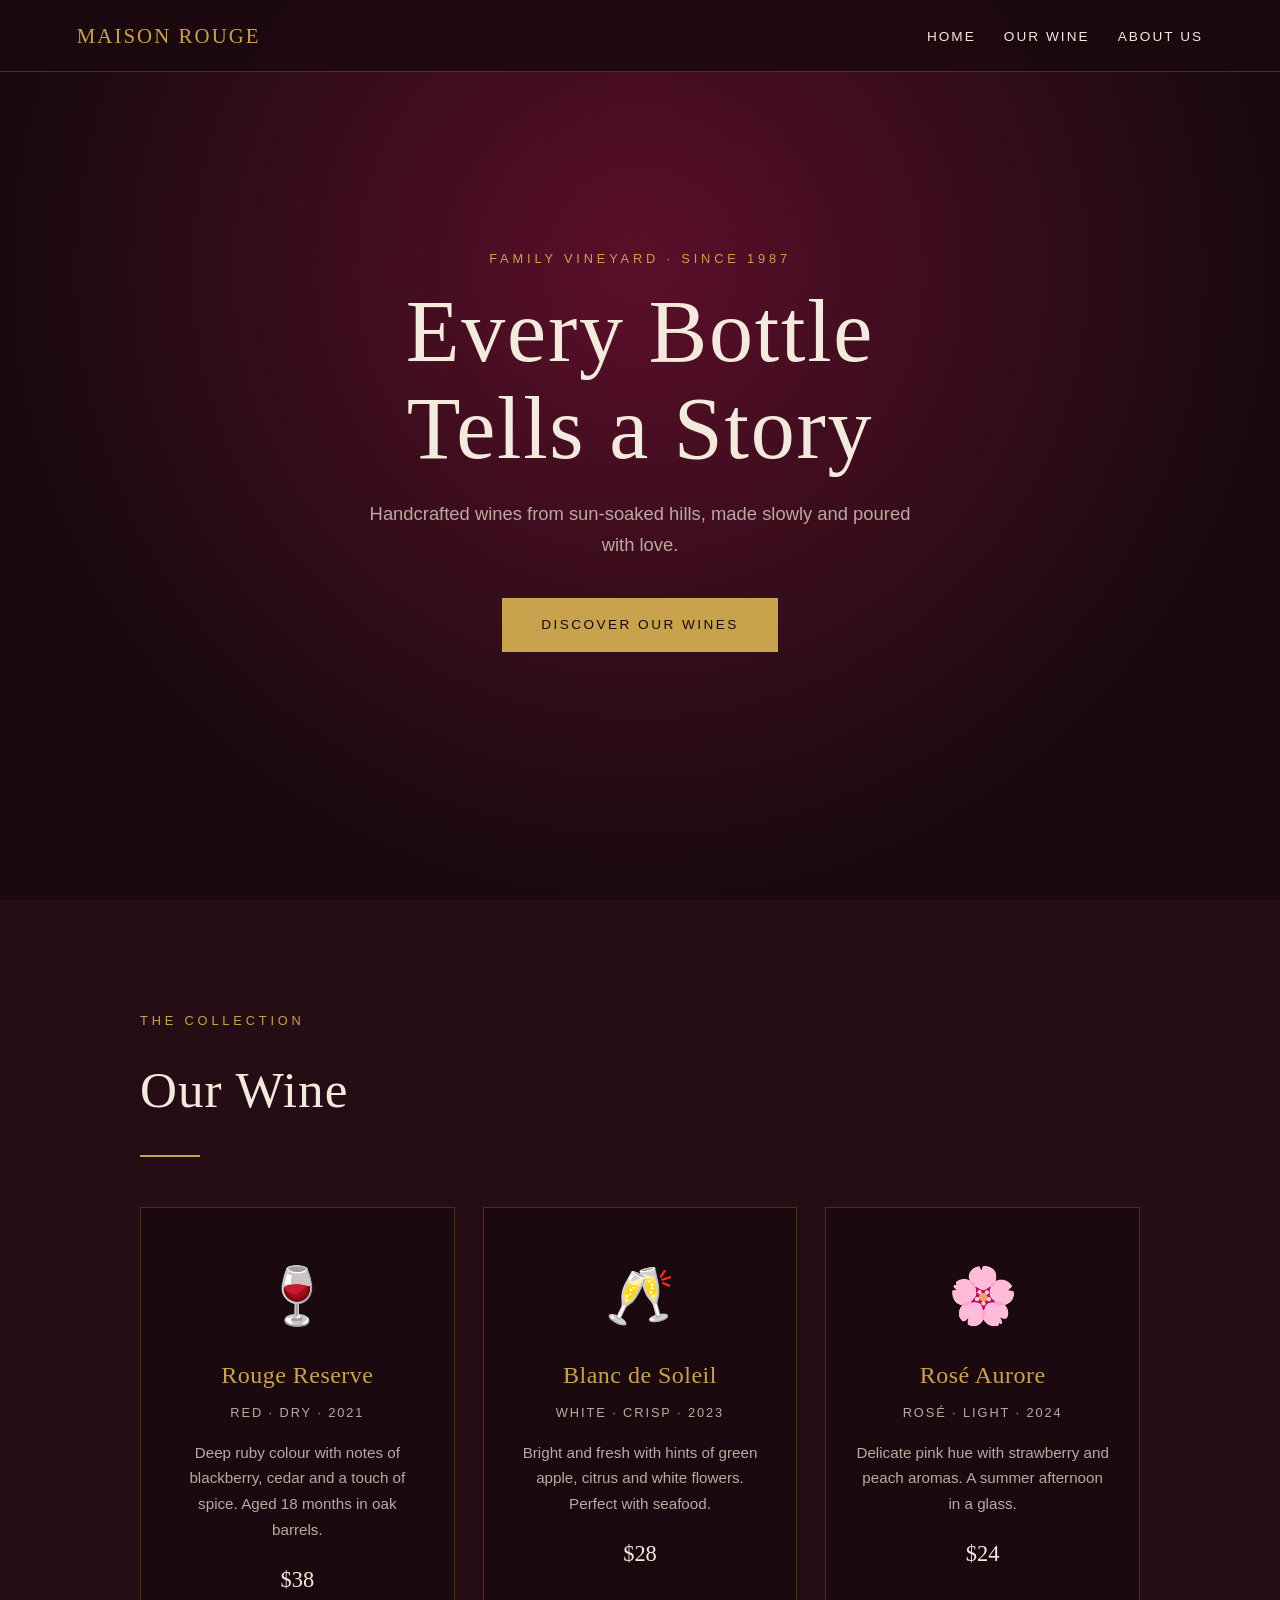
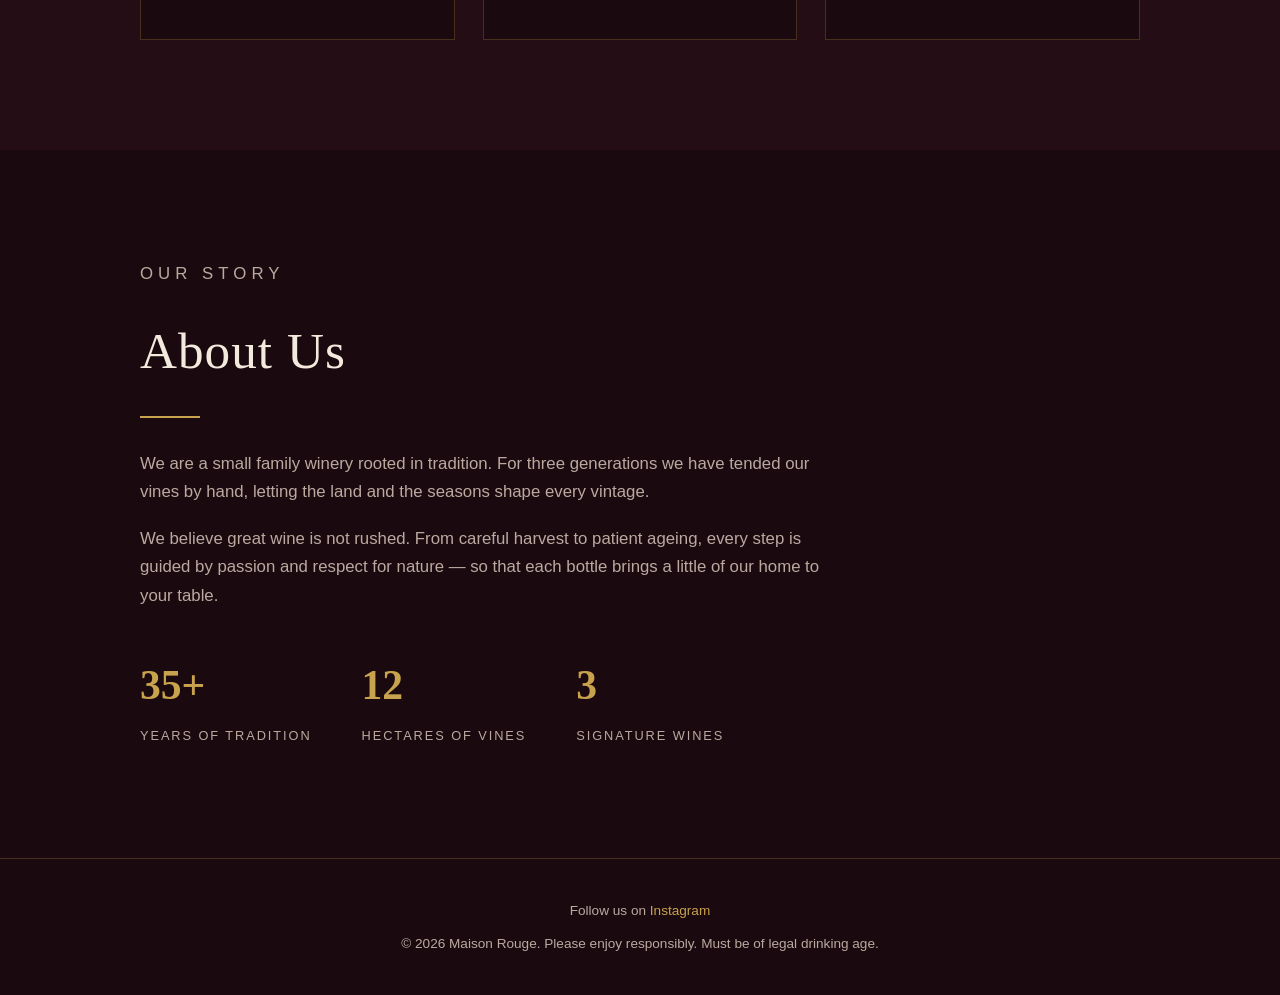
==== commit 499bf51e: "Update index.html" ====
--- a/index.html
+++ b/index.html
@@ -1,610 +1,245 @@
 <!DOCTYPE html>
 <html lang="en">
 <head>
-<meta charset="utf-8">
+<meta charset="UTF-8">
 <meta name="viewport" content="width=device-width, initial-scale=1">
-<title>Hyule Wines — wine with character</title>
-<meta name="description" content="Family winery: signature wines made from grapes grown in our own vineyards. Tastings, our story, contacts.">
-<meta name="theme-color" content="#06121c">
-<meta property="og:title" content="Hyule Wines — wine with character">
-<meta property="og:description" content="Signature wines from our own vineyards. Come visit us for a tasting.">
-<meta property="og:type" content="website">
-<link rel="icon" href="data:image/svg+xml,%3Csvg xmlns='http://www.w3.org/2000/svg' viewBox='0 0 100 100'%3E%3Ccircle cx='50' cy='50' r='46' fill='%2314507a'/%3E%3Ccircle cx='50' cy='50' r='46' fill='none' stroke='%236cc3e0' stroke-width='4'/%3E%3C/svg%3E">
-<link rel="preconnect" href="https://fonts.googleapis.com">
-<link rel="preconnect" href="https://fonts.gstatic.com" crossorigin>
-<link href="https://fonts.googleapis.com/css2?family=Cormorant+Garamond:ital,wght@0,400;0,500;0,600;1,400;1,500&family=Inter:wght@300;400;500&display=swap" rel="stylesheet">
+
+<!-- ============================================================
+     ВОТ ЭТО НАДО ПОМЕНЯТЬ: НАЗВАНИЕ ВКЛАДКИ БРАУЗЕРА И ОПИСАНИЕ ДЛЯ GOOGLE
+     ============================================================ -->
+<title>Hyule Wines</title>
+<meta name="description" content="Handcrafted wines from our family vineyard. Discover our story and our collection.">
+
+<!-- ============================================================
+     GOOGLE ANALYTICS (необязательно, но желательно, чтобы видеть визиты на сайт)
+     ВОТ ЭТО НАДО ПОМЕНЯТЬ: замени G-XXXXXXXXXX на свой Measurement ID
+     (в обоих местах ниже). Тот же ID должен быть в qr.html
+     ============================================================ -->
+<script async src="https://www.googletagmanager.com/gtag/js?id=G-RK22FTW190"></script>
+<script>
+  window.dataLayer = window.dataLayer || [];
+  function gtag(){dataLayer.push(arguments);}
+  gtag('js', new Date());
+  gtag('config', 'G-RK22FTW190'); // <-- ВОТ ЭТУ СТРОЧКУ НАДО ПОМЕНЯТЬ (ID Google Analytics)
+</script>
+
 <style>
-  :root{
-    --bg:#06121c;
-    --bg2:#0a1c2b;
-    --wine:#14507a;
-    --wine-light:#2a8cc4;
-    --gold:#6cc3e0;
-    --gold-soft:#b5e3f2;
-    --cream:#e6f4fa;
-    --muted:#8fb0c2;
-    --ease:cubic-bezier(.2,.8,.2,1);
-  }
-  *{box-sizing:border-box;margin:0;padding:0}
-  html{scroll-behavior:smooth;-webkit-text-size-adjust:100%}
-  body{
-    background:var(--bg);color:var(--cream);
-    font-family:'Inter',system-ui,sans-serif;font-weight:300;line-height:1.7;
-    overflow-x:hidden;
-  }
-  h1,h2,h3{font-family:'Cormorant Garamond',Georgia,serif;font-weight:500;line-height:1.1}
-  a{color:inherit;text-decoration:none}
-  img,svg{display:block;max-width:100%}
-  .wrap{width:min(1120px,100% - 40px);margin-inline:auto}
-
-  /* Progress bar */
-  #progress{position:fixed;top:0;left:0;height:2px;width:0;background:linear-gradient(90deg,var(--wine-light),var(--gold));z-index:100}
-
-  /* Nav */
-  nav{
-    position:fixed;inset:0 0 auto 0;z-index:90;
-    display:flex;justify-content:space-between;align-items:center;
-    padding:18px clamp(20px,4vw,48px);
-    transition:background .4s,padding .4s,backdrop-filter .4s;
-  }
-  nav.scrolled{background:rgba(6,18,28,.78);backdrop-filter:blur(14px);-webkit-backdrop-filter:blur(14px);padding-block:12px;border-bottom:1px solid rgba(108,195,224,.15)}
-  .logo{font-family:'Cormorant Garamond',serif;font-size:1.5rem;letter-spacing:.08em;color:var(--gold-soft)}
-  .logo span{color:var(--cream);font-style:italic}
-  .links{display:flex;gap:clamp(16px,3vw,38px);list-style:none}
-  .links a{
-    font-size:.78rem;letter-spacing:.22em;text-transform:uppercase;color:var(--muted);
-    position:relative;padding:6px 0;transition:color .3s;
-  }
-  .links a::after{content:"";position:absolute;left:0;bottom:0;height:1px;width:100%;background:var(--gold);transform:scaleX(0);transform-origin:right;transition:transform .5s var(--ease)}
-  .links a:hover,.links a.active{color:var(--gold-soft)}
-  .links a:hover::after,.links a.active::after{transform:scaleX(1);transform-origin:left}
-
-  /* Hero */
-  .hero{
-    min-height:100svh;position:relative;display:grid;place-items:center;text-align:center;
-    padding:120px 20px 80px;overflow:hidden;
-    background:
-      radial-gradient(60% 50% at 50% 38%,rgba(20,80,122,.6),transparent 70%),
-      radial-gradient(40% 30% at 80% 80%,rgba(108,195,224,.12),transparent 70%),
-      var(--bg);
-  }
-  /* Glass rings left on the table */
-  .rings{position:absolute;inset:0;overflow:hidden;pointer-events:none;z-index:1}
-  .mark{position:absolute;left:var(--x);top:var(--y);width:var(--s);height:var(--s);transform:translate(-50%,-50%) rotate(var(--r))}
-  .mark>*{position:absolute;inset:0;border-radius:50%}
-  .mark .stain{
-    border:3px solid rgba(108,195,224,.5);
-    background:radial-gradient(circle,transparent 58%,rgba(108,195,224,.12) 100%);
-    box-shadow:0 0 0 1px rgba(181,227,242,.22),inset 0 0 0 6px rgba(108,195,224,.07),0 0 16px rgba(108,195,224,.22);
-    filter:blur(.35px);opacity:0;
-    animation:stain 22s .3s ease-out both;
-  }
-  .mark .stain::after{content:"";position:absolute;inset:8px;border-radius:inherit;border:1px solid rgba(181,227,242,.28)}
-  .mark .ripple{border:1px solid rgba(181,227,242,.7);opacity:0;animation:ripple 1.1s .3s ease-out both}
-  .mark .cup{
-    background:radial-gradient(circle at 34% 28%,rgba(255,255,255,.4),rgba(181,227,242,.14) 38%,rgba(108,195,224,.05) 72%);
-    border:1.5px solid rgba(181,227,242,.85);
-    box-shadow:inset 0 0 0 8px rgba(255,255,255,.03),inset 0 0 20px rgba(181,227,242,.3);
-    opacity:0;animation:cup 1.9s var(--ease) both;
-  }
-  .mark .drip{inset:auto;width:var(--d);height:var(--d);left:var(--dx);top:var(--dy);background:rgba(108,195,224,.5);opacity:0;animation:stain 22s .9s ease-out both}
-  .hint{margin-top:26px;font-size:.7rem;letter-spacing:.3em;text-transform:uppercase;color:var(--muted);opacity:0;animation:fadeUp 1.2s 2.4s var(--ease) forwards}
-  .hero-inner{position:relative;z-index:2;max-width:820px}
-  .eyebrow{
-    font-size:.75rem;letter-spacing:.5em;text-transform:uppercase;color:var(--gold);
-    opacity:0;animation:fadeUp 1.2s .2s var(--ease) forwards;
-  }
-  .hero h1{
-    font-size:clamp(3.2rem,10vw,7.5rem);margin:22px 0 8px;letter-spacing:.01em;
-  }
-  .hero h1 .ch{display:inline-block;opacity:0;transform:translateY(60%) rotate(4deg);filter:blur(8px);animation:charIn 1.1s var(--ease) forwards}
-  .hero h1 em{color:var(--gold-soft);font-style:italic}
-  .tagline{
-    font-family:'Cormorant Garamond',serif;font-style:italic;font-size:clamp(1.2rem,2.6vw,1.7rem);color:var(--muted);
-    opacity:0;animation:fadeUp 1.2s 1.4s var(--ease) forwards;
-  }
-  .glass-wrap{margin:34px auto 30px;width:120px;opacity:0;animation:fadeUp 1.4s 1s var(--ease) forwards}
-  .glass{animation:floaty 6s ease-in-out infinite}
-  .wine-fill{animation:fill 3.2s 1.6s var(--ease) both}
-  .wave{animation:wave 3s linear infinite}
-  .btns{display:flex;gap:16px;justify-content:center;flex-wrap:wrap;margin-top:34px;opacity:0;animation:fadeUp 1.2s 1.8s var(--ease) forwards}
-  .btn{
-    position:relative;overflow:hidden;
-    display:inline-block;padding:15px 34px;border:1px solid var(--gold);color:var(--gold-soft);
-    font-size:.78rem;letter-spacing:.24em;text-transform:uppercase;transition:color .5s,transform .3s;
-    isolation:isolate;
-  }
-  .btn::before{
-    content:"";position:absolute;inset:0;background:var(--gold);z-index:-1;
-    transform:translateY(101%);transition:transform .55s var(--ease);
-  }
-  .btn:hover{color:var(--bg);transform:translateY(-2px)}
-  .btn:hover::before{transform:translateY(0)}
-  .btn.solid{background:var(--wine);border-color:var(--wine)}
-  .btn.solid:hover{border-color:var(--gold)}
-  .scroll-hint{
-    position:absolute;bottom:26px;left:50%;transform:translateX(-50%);z-index:2;
-    width:22px;height:38px;border:1px solid rgba(108,195,224,.5);border-radius:14px;
-  }
-  .scroll-hint::after{
-    content:"";position:absolute;left:50%;top:7px;width:3px;height:7px;margin-left:-1.5px;border-radius:2px;background:var(--gold);
-    animation:wheel 1.8s infinite;
-  }
-
-  /* Sections */
-  section{padding:clamp(80px,12vw,160px) 0;position:relative}
-  .sec-head{text-align:center;margin-bottom:clamp(44px,7vw,84px)}
-  .sec-head small{display:block;font-size:.72rem;letter-spacing:.5em;text-transform:uppercase;color:var(--gold);margin-bottom:16px}
-  .sec-head h2{font-size:clamp(2.4rem,6vw,4.4rem)}
-  .sec-head .line{width:1px;height:0;background:linear-gradient(var(--gold),transparent);margin:26px auto 0;transition:height 1.2s .3s var(--ease)}
-  .sec-head.in .line{height:70px}
-  .sec-head p{max-width:560px;margin:18px auto 0;color:var(--muted)}
-
-  /* Reveal */
-  .reveal{opacity:0;transform:translateY(40px);transition:opacity 1.1s var(--ease),transform 1.1s var(--ease);transition-delay:var(--d,0s)}
-  .reveal.in{opacity:1;transform:none}
-  .reveal.left{transform:translateX(-50px)}
-  .reveal.right{transform:translateX(50px)}
-  .reveal.left.in,.reveal.right.in{transform:none}
-
-  /* Wine cards */
-  #wine{background:linear-gradient(var(--bg),var(--bg2) 50%,var(--bg))}
-  .cards{display:grid;grid-template-columns:repeat(auto-fit,minmax(270px,1fr));gap:28px}
-  .card{
-    position:relative;padding:44px 30px 36px;text-align:center;
-    background:linear-gradient(160deg,rgba(255,255,255,.04),rgba(255,255,255,.01));
-    border:1px solid rgba(108,195,224,.18);
-    transform-style:preserve-3d;transition:border-color .4s,box-shadow .5s;
-    will-change:transform;
-  }
-  .card::before{
-    content:"";position:absolute;inset:0;pointer-events:none;
-    background:radial-gradient(260px circle at var(--mx,50%) var(--my,0%),rgba(108,195,224,.16),transparent 60%);
-    opacity:0;transition:opacity .4s;
-  }
-  .card:hover{border-color:rgba(108,195,224,.55);box-shadow:0 30px 60px -25px rgba(0,0,0,.8),0 0 40px -10px rgba(42,140,196,.5)}
-  .card:hover::before{opacity:1}
-  .bottle{width:84px;margin:0 auto 26px;transition:transform .7s var(--ease)}
-  .card:hover .bottle{transform:translateY(-10px) rotate(-3deg)}
-  .card .type{font-size:.7rem;letter-spacing:.4em;text-transform:uppercase;color:var(--gold)}
-  .card h3{font-size:2.1rem;margin:10px 0 12px}
-  .card p{color:var(--muted);font-size:.92rem}
-  .notes{display:flex;flex-wrap:wrap;gap:8px;justify-content:center;margin:20px 0 22px}
-  .notes span{font-size:.72rem;padding:5px 13px;border:1px solid rgba(108,195,224,.28);border-radius:30px;color:var(--gold-soft);letter-spacing:.06em}
-  .price{font-family:'Cormorant Garamond',serif;font-size:1.6rem;color:var(--cream)}
-  .price small{font-family:'Inter';font-size:.7rem;color:var(--muted);letter-spacing:.1em}
-
-  /* Story */
-  #story{overflow:hidden}
-  .story-grid{display:grid;grid-template-columns:1fr 1fr;gap:clamp(36px,6vw,90px);align-items:center}
-  .story-art{
-    position:relative;aspect-ratio:4/5;border:1px solid rgba(108,195,224,.25);overflow:hidden;
-    background:
-      radial-gradient(70% 50% at 50% 100%,rgba(20,80,122,.85),transparent 70%),
-      linear-gradient(180deg,#0d2a40,#06121c);
-  }
-  .story-art svg{position:absolute;inset:0;width:100%;height:100%}
-  .story-art::after{content:"";position:absolute;inset:14px;border:1px solid rgba(108,195,224,.25);pointer-events:none}
-  .story-text p{color:var(--muted);margin-bottom:20px}
-  .story-text p:first-of-type::first-letter{
-    font-family:'Cormorant Garamond',serif;font-size:4.2rem;float:left;line-height:.8;padding:8px 12px 0 0;color:var(--gold-soft)
-  }
-  .stats{display:grid;grid-template-columns:repeat(3,1fr);gap:16px;margin-top:38px;padding-top:30px;border-top:1px solid rgba(108,195,224,.2)}
-  .stat b{display:block;font-family:'Cormorant Garamond',serif;font-weight:500;font-size:clamp(2.2rem,5vw,3.2rem);color:var(--gold-soft);line-height:1}
-  .stat span{font-size:.7rem;letter-spacing:.18em;text-transform:uppercase;color:var(--muted)}
-
-  .timeline{position:relative;margin:clamp(70px,10vw,130px) auto 0;max-width:820px}
-  .timeline::before{
-    content:"";position:absolute;left:50%;top:0;bottom:0;width:1px;
-    background:linear-gradient(transparent,var(--gold) 12%,var(--gold) 88%,transparent);
-    transform:scaleY(0);transform-origin:top;transition:transform 2.2s var(--ease);
-  }
-  .timeline.in::before{transform:scaleY(1)}
-  .tl{display:grid;grid-template-columns:1fr 1fr;gap:60px;margin-bottom:56px;position:relative}
-  .tl::after{
-    content:"";position:absolute;left:50%;top:8px;width:11px;height:11px;margin-left:-5.5px;
-    background:var(--bg);border:1px solid var(--gold);border-radius:50%;transition:background .5s,box-shadow .5s;
-  }
-  .tl.in::after{background:var(--gold);box-shadow:0 0 0 6px rgba(108,195,224,.15)}
-  .tl .year{font-family:'Cormorant Garamond',serif;font-size:2.6rem;color:var(--gold-soft);line-height:1}
-  .tl .txt h3{font-size:1.5rem;margin-bottom:6px}
-  .tl .txt p{color:var(--muted);font-size:.92rem}
-  .tl:nth-child(odd) .year{text-align:right;grid-column:1}
-  .tl:nth-child(odd) .txt{grid-column:2}
-  .tl:nth-child(even) .year{grid-column:2;grid-row:1}
-  .tl:nth-child(even) .txt{grid-column:1;grid-row:1;text-align:right}
-
-  /* Contacts */
-  #contacts{
-    background:
-      radial-gradient(50% 60% at 20% 100%,rgba(20,80,122,.4),transparent 70%),
-      var(--bg);
-  }
-  .contact-grid{display:grid;grid-template-columns:repeat(auto-fit,minmax(240px,1fr));gap:24px}
-  .c-item{
-    padding:34px 26px;text-align:center;border:1px solid rgba(108,195,224,.18);
-    transition:transform .5s var(--ease),border-color .4s,background .4s;
-  }
-  .c-item:hover{transform:translateY(-8px);border-color:var(--gold);background:rgba(108,195,224,.05)}
-  .c-item svg{width:30px;height:30px;margin:0 auto 18px;stroke:var(--gold);fill:none;stroke-width:1.2;stroke-linecap:round;stroke-linejoin:round}
-  .c-item h3{font-size:1.4rem;margin-bottom:8px}
-  .c-item p,.c-item a{color:var(--muted);font-size:.95rem;display:block}
-  .c-item a:hover{color:var(--gold-soft)}
-  .cta{text-align:center;margin-top:clamp(50px,7vw,90px)}
-  .cta h3{font-size:clamp(1.8rem,4vw,3rem);margin-bottom:26px}
-  .cta h3 em{color:var(--gold-soft)}
-
-  footer{padding:36px 0;border-top:1px solid rgba(108,195,224,.15);text-align:center;font-size:.78rem;color:var(--muted);letter-spacing:.08em}
-  footer .warn{display:block;margin-top:6px;font-size:.7rem;opacity:.7}
-
-  /* Keyframes */
-  @keyframes fadeUp{from{opacity:0;transform:translateY(30px)}to{opacity:1;transform:none}}
-  @keyframes charIn{to{opacity:1;transform:none;filter:blur(0)}}
-  @keyframes floaty{0%,100%{transform:translateY(0)}50%{transform:translateY(-10px)}}
-  @keyframes wheel{0%{opacity:0;transform:translateY(0)}30%{opacity:1}100%{opacity:0;transform:translateY(14px)}}
-  @keyframes fill{from{transform:translateY(62px)}to{transform:translateY(0)}}
-  @keyframes wave{from{transform:translateX(0)}to{transform:translateX(-40px)}}
-  @keyframes cup{
-    0%{opacity:0;transform:scale(1.55) translateY(-28px);filter:drop-shadow(0 40px 30px rgba(0,0,0,0))}
-    16%{opacity:1;transform:scale(.97) translateY(0);filter:drop-shadow(0 4px 6px rgba(0,0,0,.55))}
-    24%{transform:scale(1.02)}
-    30%{transform:scale(1)}
-    58%{opacity:1;transform:scale(1) translateY(0);filter:drop-shadow(0 4px 6px rgba(0,0,0,.55))}
-    100%{opacity:0;transform:scale(1.3) translateY(-34px);filter:drop-shadow(0 40px 30px rgba(0,0,0,0))}
-  }
-  @keyframes ripple{from{opacity:.8;transform:scale(.92)}to{opacity:0;transform:scale(1.7)}}
-  @keyframes stain{0%{opacity:0;transform:scale(.93)}3%{opacity:1;transform:scale(1)}40%{opacity:.7}100%{opacity:0}}
-  @keyframes hintOut{from{opacity:1}to{opacity:0;transform:translateY(-6px)}}
-
-  /* Mobile */
-  @media (max-width:820px){
-    .links li:first-child{display:none}
-    .story-grid{grid-template-columns:1fr}
-    .story-art{aspect-ratio:16/11}
-    .timeline::before{left:12px}
-    .tl{grid-template-columns:1fr;gap:6px;padding-left:44px;margin-bottom:44px}
-    .tl::after{left:12px}
-    .tl:nth-child(n) .year,.tl:nth-child(n) .txt{grid-column:1;grid-row:auto;text-align:left}
-  }
-  @media (max-width:480px){
-    .links{gap:14px}.links a{font-size:.68rem;letter-spacing:.14em}
-    .logo{font-size:1.2rem}
-  }
-  @media (prefers-reduced-motion:reduce){
-    *,*::before,*::after{animation-duration:.01ms!important;animation-delay:0s!important;transition-duration:.01ms!important;scroll-behavior:auto!important}
-    .reveal,.hero h1 .ch,.eyebrow,.tagline,.btns,.glass-wrap,.hint{opacity:1;transform:none;filter:none}
-    .mark .cup,.mark .ripple,.mark .drip{display:none}
-    .mark .stain{animation:none;opacity:.6}
+  /* ============================================================
+     ЦВЕТА И ШРИФТЫ — ВСЁ МЕНЯЕТСЯ ЗДЕСЬ, В ОДНОМ МЕСТЕ
+     Поменяй значение после двоеточия — изменится весь сайт.
+     ============================================================ */
+  :root {
+    --bg-main:      #1a0a0f;   /* ВОТ ЭТУ СТРОЧКУ НАДО ПОМЕНЯТЬ, ЧТОБЫ ИЗМЕНИТЬ ЦВЕТ ФОНА САЙТА */
+    --bg-alt:       #240d15;   /* ВОТ ЭТУ СТРОЧКУ НАДО ПОМЕНЯТЬ, ЧТОБЫ ИЗМЕНИТЬ ЦВЕТ ФОНА ВТОРОГО РАЗДЕЛА И КАРТОЧЕК */
+    --text-main:    #f3e9dc;   /* ВОТ ЭТУ СТРОЧКУ НАДО ПОМЕНЯТЬ, ЧТОБЫ ИЗМЕНИТЬ ЦВЕТ ОСНОВНОГО ТЕКСТА */
+    --text-muted:   #bba9a0;   /* ВОТ ЭТУ СТРОЧКУ НАДО ПОМЕНЯТЬ, ЧТОБЫ ИЗМЕНИТЬ ЦВЕТ ВТОРОСТЕПЕННОГО ТЕКСТА */
+    --accent:       #c9a24d;   /* ВОТ ЭТУ СТРОЧКУ НАДО ПОМЕНЯТЬ, ЧТОБЫ ИЗМЕНИТЬ АКЦЕНТНЫЙ ЦВЕТ (золото: заголовки, кнопки, линии) */
+    --accent-text:  #1a0a0f;   /* ВОТ ЭТУ СТРОЧКУ НАДО ПОМЕНЯТЬ, ЧТОБЫ ИЗМЕНИТЬ ЦВЕТ ТЕКСТА НА КНОПКАХ */
+    --hero-color-1: #5b0f2a;   /* ВОТ ЭТУ СТРОЧКУ НАДО ПОМЕНЯТЬ, ЧТОБЫ ИЗМЕНИТЬ ПЕРВЫЙ ЦВЕТ ГРАДИЕНТА НА ГЛАВНОМ ЭКРАНЕ */
+    --hero-color-2: #1a0a0f;   /* ВОТ ЭТУ СТРОЧКУ НАДО ПОМЕНЯТЬ, ЧТОБЫ ИЗМЕНИТЬ ВТОРОЙ ЦВЕТ ГРАДИЕНТА НА ГЛАВНОМ ЭКРАНЕ */
+
+    --font-heading: Georgia, "Times New Roman", serif;          /* ВОТ ЭТУ СТРОЧКУ НАДО ПОМЕНЯТЬ, ЧТОБЫ ИЗМЕНИТЬ ШРИФТ ЗАГОЛОВКОВ */
+    --font-body:    "Helvetica Neue", Arial, sans-serif;        /* ВОТ ЭТУ СТРОЧКУ НАДО ПОМЕНЯТЬ, ЧТОБЫ ИЗМЕНИТЬ ШРИФТ ТЕКСТА */
+  }
+
+  /* ---------- Ниже обычная вёрстка. Можно не трогать ---------- */
+  * { box-sizing: border-box; margin: 0; padding: 0; }
+  html { scroll-behavior: smooth; }
+  body {
+    background: var(--bg-main);
+    color: var(--text-main);
+    font-family: var(--font-body);
+    line-height: 1.7;
+  }
+  h1, h2, h3 { font-family: var(--font-heading); font-weight: normal; letter-spacing: 0.02em; }
+  a { color: inherit; text-decoration: none; }
+
+  /* ---------- Меню ---------- */
+  nav {
+    position: fixed; top: 0; left: 0; right: 0; z-index: 10;
+    display: flex; justify-content: space-between; align-items: center;
+    padding: 18px 6vw;
+    background: rgba(26, 10, 15, 0.85);
+    backdrop-filter: blur(8px);
+    border-bottom: 1px solid rgba(201, 162, 77, 0.25);
+  }
+  .logo { font-family: var(--font-heading); font-size: 1.3rem; color: var(--accent); letter-spacing: 0.1em; }
+  nav ul { display: flex; gap: 28px; list-style: none; }
+  nav ul a { font-size: 0.85rem; text-transform: uppercase; letter-spacing: 0.15em; transition: color .2s; }
+  nav ul a:hover { color: var(--accent); }
+
+  section { padding: 110px 6vw; }
+  .container { max-width: 1000px; margin: 0 auto; }
+  .eyebrow { color: var(--accent); text-transform: uppercase; letter-spacing: 0.3em; font-size: 0.8rem; margin-bottom: 14px; }
+  .line { width: 60px; height: 2px; background: var(--accent); margin: 22px 0 32px; }
+
+  /* ============================================================
+     РАЗДЕЛ 1: ГЛАВНЫЙ (HOME)
+     ============================================================ */
+  #home {
+    min-height: 100vh;
+    display: flex; align-items: center; justify-content: center; text-align: center;
+    background: radial-gradient(circle at 50% 30%, var(--hero-color-1), var(--hero-color-2) 70%);
+  }
+  #home h1 { font-size: clamp(2.6rem, 8vw, 5.5rem); line-height: 1.1; margin-bottom: 20px; }
+  #home p.tagline { font-size: 1.15rem; color: var(--text-muted); max-width: 560px; margin: 0 auto 38px; }
+  .btn {
+    display: inline-block; padding: 14px 38px;
+    background: var(--accent); color: var(--accent-text);
+    text-transform: uppercase; letter-spacing: 0.18em; font-size: 0.85rem;
+    border: 1px solid var(--accent); transition: all .25s;
+  }
+  .btn:hover { background: transparent; color: var(--accent); }
+
+  /* ============================================================
+     РАЗДЕЛ 2: НАШЕ ВИНО (OUR WINE)
+     ============================================================ */
+  #wine { background: var(--bg-alt); }
+  #wine h2, #about h2 { font-size: clamp(2rem, 5vw, 3.2rem); }
+  .cards { display: grid; grid-template-columns: repeat(auto-fit, minmax(260px, 1fr)); gap: 28px; margin-top: 50px; }
+  .card {
+    background: var(--bg-main);
+    border: 1px solid rgba(201, 162, 77, 0.25);
+    padding: 40px 30px; text-align: center;
+    transition: transform .25s, border-color .25s;
+  }
+  .card:hover { transform: translateY(-6px); border-color: var(--accent); }
+  .bottle { font-size: 3.5rem; margin-bottom: 12px; }
+  .card h3 { font-size: 1.5rem; color: var(--accent); margin-bottom: 6px; }
+  .card .meta { font-size: 0.8rem; text-transform: uppercase; letter-spacing: 0.15em; color: var(--text-muted); margin-bottom: 16px; }
+  .card p { color: var(--text-muted); font-size: 0.95rem; }
+  .price { margin-top: 18px; font-family: var(--font-heading); font-size: 1.4rem; }
+
+  /* ============================================================
+     РАЗДЕЛ 3: О НАС (ABOUT US)
+     ============================================================ */
+  #about p { max-width: 700px; color: var(--text-muted); margin-bottom: 18px; font-size: 1.05rem; }
+  .stats { display: flex; flex-wrap: wrap; gap: 50px; margin-top: 40px; }
+  .stat strong { display: block; font-family: var(--font-heading); font-size: 2.6rem; color: var(--accent); }
+  .stat span { font-size: 0.8rem; text-transform: uppercase; letter-spacing: 0.15em; color: var(--text-muted); }
+
+  /* ---------- Подвал ---------- */
+  footer {
+    text-align: center; padding: 40px 6vw;
+    border-top: 1px solid rgba(201, 162, 77, 0.25);
+    color: var(--text-muted); font-size: 0.85rem;
+  }
+  footer a { color: var(--accent); }
+
+  @media (max-width: 640px) {
+    nav ul { gap: 16px; }
+    nav ul a { font-size: 0.7rem; }
+    section { padding: 90px 6vw; }
   }
 </style>
 </head>
 <body>
-<div id="progress"></div>
-
-<nav id="nav">
-  <a href="#top" class="logo">Hyule <span>Wines</span></a>
-  <ul class="links">
-    <li><a href="#top">Home</a></li>
-    <li><a href="#wine">Wine</a></li>
-    <li><a href="#story">Our Story</a></li>
-    <li><a href="#contacts">Contacts</a></li>
+
+<!-- ============================================================
+     МЕНЮ СВЕРХУ
+     ВОТ ЭТО НАДО ПОМЕНЯТЬ: название бренда (Maison Rouge) и названия пунктов меню
+     ============================================================ -->
+<nav>
+  <a href="#home" class="logo">MAISON ROUGE</a>
+  <ul>
+    <li><a href="#home">Home</a></li>
+    <li><a href="#wine">Our Wine</a></li>
+    <li><a href="#about">About Us</a></li>
   </ul>
 </nav>
 
-<header class="hero" id="top">
-  <div class="rings" id="rings" aria-hidden="true"></div>
-  <div class="hero-inner">
-    <p class="eyebrow">Family winery</p>
-    <h1 id="title">Wine, <em>born</em><br>of the sun</h1>
-
-    <div class="glass-wrap" aria-hidden="true">
-      <svg class="glass" viewBox="0 0 120 190" width="120" height="190">
-        <defs>
-          <linearGradient id="wg" x1="0" y1="0" x2="0" y2="1">
-            <stop offset="0" stop-color="#2a8cc4"/><stop offset="1" stop-color="#0c3454"/>
-          </linearGradient>
-          <clipPath id="bowl"><path d="M22 14 H98 C98 62 90 100 60 106 C30 100 22 62 22 14Z"/></clipPath>
-        </defs>
-        <g clip-path="url(#bowl)">
-          <g class="wine-fill">
-            <path class="wave" d="M-40 44 q10 -7 20 0 t20 0 t20 0 t20 0 t20 0 t20 0 t20 0 t20 0 t20 0 V130 H-40Z" fill="url(#wg)"/>
-          </g>
-        </g>
-        <path d="M22 14 H98 C98 62 90 100 60 106 C30 100 22 62 22 14Z" fill="rgba(255,255,255,.04)" stroke="#6cc3e0" stroke-width="1.6"/>
-        <path d="M32 24 C33 55 38 80 50 94" fill="none" stroke="rgba(255,255,255,.35)" stroke-width="2" stroke-linecap="round"/>
-        <path d="M60 106 V168" stroke="#6cc3e0" stroke-width="1.8"/>
-        <path d="M34 176 Q60 164 86 176" fill="none" stroke="#6cc3e0" stroke-width="1.8" stroke-linecap="round"/>
-      </svg>
+<!-- ============================================================
+     РАЗДЕЛ 1: ГЛАВНЫЙ
+     ============================================================ -->
+<section id="home">
+  <div>
+    <p class="eyebrow">Family Vineyard · Since 1987</p>
+    <!-- ВОТ ЭТУ СТРОЧКУ НАДО ПОМЕНЯТЬ, ЧТОБЫ ИЗМЕНИТЬ ГЛАВНЫЙ ЗАГОЛОВОК -->
+    <h1>Every Bottle<br>Tells a Story</h1>
+    <!-- ВОТ ЭТУ СТРОЧКУ НАДО ПОМЕНЯТЬ, ЧТОБЫ ИЗМЕНИТЬ ПОДЗАГОЛОВОК -->
+    <p class="tagline">Handcrafted wines from sun-soaked hills, made slowly and poured with love.</p>
+    <!-- ВОТ ЭТУ СТРОЧКУ НАДО ПОМЕНЯТЬ, ЧТОБЫ ИЗМЕНИТЬ ТЕКСТ КНОПКИ (или ссылку после href=) -->
+    <a href="#wine" class="btn">Discover Our Wines</a>
+  </div>
+</section>
+
+<!-- ============================================================
+     РАЗДЕЛ 2: НАШЕ ВИНО
+     Чтобы ДОБАВИТЬ вино: скопируй целиком блок <div class="card"> ... </div> и вставь рядом.
+     Чтобы УДАЛИТЬ вино: удали такой блок целиком.
+     ============================================================ -->
+<section id="wine">
+  <div class="container">
+    <p class="eyebrow">The Collection</p>
+    <!-- ВОТ ЭТУ СТРОЧКУ НАДО ПОМЕНЯТЬ, ЧТОБЫ ИЗМЕНИТЬ ЗАГОЛОВОК РАЗДЕЛА -->
+    <h2>Our Wine</h2>
+    <div class="line"></div>
+
+    <div class="cards">
+
+      <!-- ВИНО №1: ВОТ ЭТОТ БЛОК НАДО ПОМЕНЯТЬ, ЧТОБЫ ИЗМЕНИТЬ ПЕРВОЕ ВИНО -->
+      <div class="card">
+        <div class="bottle">🍷</div>
+        <h3>Rouge Reserve</h3>
+        <div class="meta">Red · Dry · 2021</div>
+        <p>Deep ruby colour with notes of blackberry, cedar and a touch of spice. Aged 18 months in oak barrels.</p>
+        <div class="price">$38</div>
+      </div>
+
+      <!-- ВИНО №2: ВОТ ЭТОТ БЛОК НАДО ПОМЕНЯТЬ, ЧТОБЫ ИЗМЕНИТЬ ВТОРОЕ ВИНО -->
+      <div class="card">
+        <div class="bottle">🥂</div>
+        <h3>Blanc de Soleil</h3>
+        <div class="meta">White · Crisp · 2023</div>
+        <p>Bright and fresh with hints of green apple, citrus and white flowers. Perfect with seafood.</p>
+        <div class="price">$28</div>
+      </div>
+
+      <!-- ВИНО №3: ВОТ ЭТОТ БЛОК НАДО ПОМЕНЯТЬ, ЧТОБЫ ИЗМЕНИТЬ ТРЕТЬЕ ВИНО -->
+      <div class="card">
+        <div class="bottle">🌸</div>
+        <h3>Rosé Aurore</h3>
+        <div class="meta">Rosé · Light · 2024</div>
+        <p>Delicate pink hue with strawberry and peach aromas. A summer afternoon in a glass.</p>
+        <div class="price">$24</div>
+      </div>
+
     </div>
-
-    <p class="tagline">Signature wines from our own vineyards</p>
-    <div class="btns">
-      <a href="#wine" class="btn solid">Our Collection</a>
-      <a href="#contacts" class="btn">Book a Tasting</a>
+  </div>
+</section>
+
+<!-- ============================================================
+     РАЗДЕЛ 3: О НАС
+     ============================================================ -->
+<section id="about">
+  <div class="container">
+    <p class="eyebrow">Our Story</p>
+    <!-- ВОТ ЭТУ СТРОЧКУ НАДО ПОМЕНЯТЬ, ЧТОБЫ ИЗМЕНИТЬ ЗАГОЛОВОК РАЗДЕЛА -->
+    <h2>About Us</h2>
+    <div class="line"></div>
+
+    <!-- ВОТ ЭТИ АБЗАЦЫ НАДО ПОМЕНЯТЬ, ЧТОБЫ ИЗМЕНИТЬ ТЕКСТ «О НАС» -->
+    <p>We are a small family winery rooted in tradition. For three generations we have tended our vines by hand, letting the land and the seasons shape every vintage.</p>
+    <p>We believe great wine is not rushed. From careful harvest to patient ageing, every step is guided by passion and respect for nature — so that each bottle brings a little of our home to your table.</p>
+
+    <!-- ВОТ ЭТИ ЦИФРЫ НАДО ПОМЕНЯТЬ, ЧТОБЫ ИЗМЕНИТЬ СТАТИСТИКУ (или удали блоки) -->
+    <div class="stats">
+      <div class="stat"><strong>35+</strong><span>Years of Tradition</span></div>
+      <div class="stat"><strong>12</strong><span>Hectares of Vines</span></div>
+      <div class="stat"><strong>3</strong><span>Signature Wines</span></div>
     </div>
-    <p class="hint" id="hint">Click anywhere to set down a glass</p>
   </div>
-  <div class="scroll-hint" aria-hidden="true"></div>
-</header>
-
-<main>
-  <!-- WINE -->
-  <section id="wine">
-    <div class="wrap">
-      <div class="sec-head reveal">
-        <small>Collection</small>
-        <h2>Wine</h2>
-        <div class="line"></div>
-        <p>Three characters, one approach: minimal intervention, maximum terroir.</p>
-      </div>
-
-      <div class="cards">
-        <article class="card reveal" style="--d:0s">
-          <svg class="bottle" viewBox="0 0 60 190" aria-hidden="true">
-            <path d="M24 4h12v34c0 10 14 20 14 44v96a8 8 0 0 1-8 8H18a8 8 0 0 1-8-8V82c0-24 14-34 14-44Z" fill="#0c3454"/>
-            <path d="M24 4h12v34c0 10 14 20 14 44v96a8 8 0 0 1-8 8H18a8 8 0 0 1-8-8V82c0-24 14-34 14-44Z" fill="none" stroke="#6cc3e0" stroke-width="1"/>
-            <rect x="10" y="100" width="40" height="52" fill="#e6f4fa"/>
-            <circle cx="30" cy="120" r="6" fill="none" stroke="#14507a" stroke-width="1.4"/>
-            <rect x="17" y="136" width="26" height="2" fill="#14507a"/>
-            <rect x="22" y="2" width="16" height="12" fill="#14507a"/>
-          </svg>
-          <span class="type">Dry red</span>
-          <h3>Pomegranate Ruby</h3>
-          <p>Deep, velvety, with a long finish. Aged in oak barrels for 18 months.</p>
-          <div class="notes"><span>cherry</span><span>black pepper</span><span>vanilla</span></div>
-          <div class="price">from $000 <small>/ bottle</small></div>
-        </article>
-
-        <article class="card reveal" style="--d:.15s">
-          <svg class="bottle" viewBox="0 0 60 190" aria-hidden="true">
-            <path d="M24 4h12v34c0 10 14 20 14 44v96a8 8 0 0 1-8 8H18a8 8 0 0 1-8-8V82c0-24 14-34 14-44Z" fill="#6cc3e0"/>
-            <path d="M24 4h12v34c0 10 14 20 14 44v96a8 8 0 0 1-8 8H18a8 8 0 0 1-8-8V82c0-24 14-34 14-44Z" fill="none" stroke="#b5e3f2" stroke-width="1"/>
-            <rect x="10" y="100" width="40" height="52" fill="#06121c"/>
-            <circle cx="30" cy="120" r="6" fill="none" stroke="#6cc3e0" stroke-width="1.4"/>
-            <rect x="17" y="136" width="26" height="2" fill="#6cc3e0"/>
-            <rect x="22" y="2" width="16" height="12" fill="#b5e3f2"/>
-          </svg>
-          <span class="type">Dry white</span>
-          <h3>Golden Dawn</h3>
-          <p>Fresh and bright, with a mineral note. Perfect with seafood and warm evenings.</p>
-          <div class="notes"><span>pear</span><span>citrus</span><span>honey</span></div>
-          <div class="price">from $000 <small>/ bottle</small></div>
-        </article>
-
-        <article class="card reveal" style="--d:.3s">
-          <svg class="bottle" viewBox="0 0 60 190" aria-hidden="true">
-            <path d="M24 4h12v34c0 10 14 20 14 44v96a8 8 0 0 1-8 8H18a8 8 0 0 1-8-8V82c0-24 14-34 14-44Z" fill="#4aa8d6"/>
-            <path d="M24 4h12v34c0 10 14 20 14 44v96a8 8 0 0 1-8 8H18a8 8 0 0 1-8-8V82c0-24 14-34 14-44Z" fill="none" stroke="#b5e3f2" stroke-width="1"/>
-            <rect x="10" y="100" width="40" height="52" fill="#e6f4fa"/>
-            <circle cx="30" cy="120" r="6" fill="none" stroke="#2a8cc4" stroke-width="1.4"/>
-            <rect x="17" y="136" width="26" height="2" fill="#2a8cc4"/>
-            <rect x="22" y="2" width="16" height="12" fill="#2a8cc4"/>
-          </svg>
-          <span class="type">Rosé</span>
-          <h3>Morning Dew</h3>
-          <p>Light and lively by nature. The best choice for a celebration or a picnic.</p>
-          <div class="notes"><span>strawberry</span><span>rose</span><span>peach</span></div>
-          <div class="price">from $000 <small>/ bottle</small></div>
-        </article>
-      </div>
-    </div>
-  </section>
-
-  <!-- OUR STORY -->
-  <section id="story">
-    <div class="wrap">
-      <div class="sec-head reveal">
-        <small>Journey</small>
-        <h2>Our Story</h2>
-        <div class="line"></div>
-      </div>
-
-      <div class="story-grid">
-        <div class="story-art reveal left">
-          <svg viewBox="0 0 400 500" preserveAspectRatio="xMidYMid slice" aria-hidden="true">
-            <circle cx="290" cy="130" r="46" fill="#b5e3f2" opacity=".9"/>
-            <circle cx="290" cy="130" r="70" fill="#6cc3e0" opacity=".14"/>
-            <path d="M0 330 Q100 270 200 320 T400 300 V500 H0Z" fill="#0d2a40"/>
-            <path d="M0 380 Q120 330 220 375 T400 360 V500 H0Z" fill="#123d5c"/>
-            <g stroke="#06121c" stroke-width="3" fill="none" opacity=".55">
-              <path d="M-20 440 Q200 380 420 430"/><path d="M-20 470 Q200 410 420 460"/><path d="M-20 410 Q200 350 420 400"/>
-            </g>
-            <g fill="#2a8cc4">
-              <circle cx="120" cy="402" r="7"/><circle cx="133" cy="410" r="7"/><circle cx="116" cy="416" r="7"/><circle cx="129" cy="424" r="7"/><circle cx="122" cy="436" r="7"/>
-            </g>
-            <path d="M122 396 q-6 -18 14 -26" stroke="#3a9a8a" stroke-width="3" fill="none"/>
-            <path d="M136 372 q16 -4 18 10 q-14 6 -18 -10Z" fill="#3a9a8a"/>
-          </svg>
-        </div>
-
-        <div class="story-text reveal right">
-          <p>It all began with a small plot of land and a big dream: to make wine we are proud of and love to share. We grew up among the vines and we know that good grapes are born where they are loved.</p>
-          <p>Today we still harvest by hand, carefully select every cluster and give each wine the time it needs to mature. No rush, only patience, hard work and a little bit of magic.</p>
-          <div class="stats">
-            <div class="stat"><b data-count="25">0</b><span>years of experience</span></div>
-            <div class="stat"><b data-count="40">0</b><span>hectares of vines</span></div>
-            <div class="stat"><b data-count="12">0</b><span>awards</span></div>
-          </div>
-        </div>
-      </div>
-
-      <div class="timeline reveal" id="timeline">
-        <div class="tl reveal">
-          <div class="year">1999</div>
-          <div class="txt"><h3>The first vine</h3><p>We planted our first rows on a slope inherited from our grandfather.</p></div>
-        </div>
-        <div class="tl reveal">
-          <div class="year">2008</div>
-          <div class="txt"><h3>The first barrel</h3><p>We released our first batch and bottled it for friends and family.</p></div>
-        </div>
-        <div class="tl reveal">
-          <div class="year">2016</div>
-          <div class="txt"><h3>Our own winery</h3><p>We built a cellar and opened our doors to the first guests.</p></div>
-        </div>
-        <div class="tl reveal">
-          <div class="year">Today</div>
-          <div class="txt"><h3>Wine with character</h3><p>We craft three collections and look forward to welcoming you for a tasting.</p></div>
-        </div>
-      </div>
-    </div>
-  </section>
-
-  <!-- CONTACTS -->
-  <section id="contacts">
-    <div class="wrap">
-      <div class="sec-head reveal">
-        <small>Visit us</small>
-        <h2>Contacts</h2>
-        <div class="line"></div>
-        <p>Tastings are by appointment only. Write or call us to book your visit.</p>
-      </div>
-
-      <div class="contact-grid">
-        <div class="c-item reveal" style="--d:0s">
-          <svg viewBox="0 0 24 24"><path d="M12 22s7-6.2 7-12a7 7 0 1 0-14 0c0 5.8 7 12 7 12Z"/><circle cx="12" cy="10" r="2.5"/></svg>
-          <h3>Address</h3>
-          <p>City, Street, Building 00<br>Hyule Wines Winery</p>
-        </div>
-        <div class="c-item reveal" style="--d:.12s">
-          <svg viewBox="0 0 24 24"><path d="M5 4h4l2 5-2.5 1.5a11 11 0 0 0 5 5L15 13l5 2v4a2 2 0 0 1-2 2A16 16 0 0 1 3 6a2 2 0 0 1 2-2Z"/></svg>
-          <h3>Phone</h3>
-          <a href="tel:+000000000000">+0 (000) 000-00-00</a>
-        </div>
-        <div class="c-item reveal" style="--d:.24s">
-          <svg viewBox="0 0 24 24"><rect x="3" y="5" width="18" height="14" rx="2"/><path d="m3 7 9 6 9-6"/></svg>
-          <h3>Email</h3>
-          <a href="mailto:hello@example.com">hello@example.com</a>
-        </div>
-        <div class="c-item reveal" style="--d:.36s">
-          <svg viewBox="0 0 24 24"><circle cx="12" cy="12" r="9"/><path d="M12 7v5l3 2"/></svg>
-          <h3>Opening hours</h3>
-          <p>Every day<br>11:00 AM — 8:00 PM</p>
-        </div>
-      </div>
-
-      <div class="cta reveal">
-        <h3>Taste <em>our wine</em> for yourself</h3>
-        <a href="mailto:hello@example.com?subject=Tasting" class="btn solid">Book a Tasting</a>
-      </div>
-    </div>
-  </section>
-</main>
-
+</section>
+
+<!-- ============================================================
+     ПОДВАЛ
+     ВОТ ЭТУ СТРОЧКУ НАДО ПОМЕНЯТЬ: ссылка на твой Instagram (замени YOUR_INSTAGRAM)
+     и текст копирайта
+     ============================================================ -->
 <footer>
-  <div class="wrap">
-    © <span id="year"></span> Hyule Wines · Excessive consumption of alcohol is harmful to your health
-    <span class="warn">For adults aged 18 and over only</span>
-  </div>
+  <p>Follow us on <a href="https://www.instagram.com/YOUR_INSTAGRAM/" target="_blank" rel="noopener">Instagram</a></p>
+  <p style="margin-top:10px;">© 2026 Maison Rouge. Please enjoy responsibly. Must be of legal drinking age.</p>
 </footer>
 
-<script>
-(function(){
-  // Footer year
-  document.getElementById('year').textContent = new Date().getFullYear();
-
-  // Split title into letters
-  var title = document.getElementById('title');
-  var delay = 0.35, i = 0;
-  (function split(node){
-    Array.from(node.childNodes).forEach(function(n){
-      if(n.nodeType === 3){
-        var frag = document.createDocumentFragment();
-        n.textContent.split('').forEach(function(c){
-          if(c === ' '){ frag.appendChild(document.createTextNode(' ')); return; }
-          var s = document.createElement('span');
-          s.className = 'ch'; s.textContent = c;
-          s.style.animationDelay = (delay + i++ * 0.045) + 's';
-          frag.appendChild(s);
-        });
-        n.replaceWith(frag);
-      } else if(n.nodeType === 1 && n.tagName !== 'BR'){ split(n); }
-    });
-  })(title);
-
-  // Nav and scroll progress
-  var nav = document.getElementById('nav'), bar = document.getElementById('progress');
-  var links = Array.from(document.querySelectorAll('.links a'));
-  var sections = links.map(function(a){ return document.querySelector(a.getAttribute('href')); });
-  function onScroll(){
-    var y = window.scrollY, h = document.documentElement.scrollHeight - innerHeight;
-    nav.classList.toggle('scrolled', y > 40);
-    bar.style.width = (h > 0 ? y / h * 100 : 0) + '%';
-    var cur = 0;
-    sections.forEach(function(s, k){ if(s && s.getBoundingClientRect().top < innerHeight * 0.4) cur = k; });
-    links.forEach(function(a, k){ a.classList.toggle('active', k === cur && y > 80); });
-  }
-  addEventListener('scroll', onScroll, {passive:true}); onScroll();
-
-  // Reveal on scroll + counters
-  function count(el){
-    var end = +el.dataset.count, t0 = null, dur = 1800;
-    (function step(t){
-      if(!t0) t0 = t;
-      var p = Math.min((t - t0) / dur, 1), e = 1 - Math.pow(1 - p, 3);
-      el.textContent = Math.round(end * e) + (p === 1 ? '+' : '');
-      if(p < 1) requestAnimationFrame(step);
-    })(performance.now());
-  }
-  var io = new IntersectionObserver(function(entries){
-    entries.forEach(function(en){
-      if(!en.isIntersecting) return;
-      en.target.classList.add('in');
-      en.target.querySelectorAll && en.target.querySelectorAll('[data-count]').forEach(count);
-      io.unobserve(en.target);
-    });
-  }, {threshold:.15, rootMargin:'0px 0px -6% 0px'});
-  document.querySelectorAll('.reveal').forEach(function(el){ io.observe(el); });
-
-  // Card tilt following the cursor
-  if(matchMedia('(hover:hover)').matches){
-    document.querySelectorAll('.card').forEach(function(c){
-      c.addEventListener('mousemove', function(e){
-        var r = c.getBoundingClientRect(), x = (e.clientX - r.left) / r.width, y = (e.clientY - r.top) / r.height;
-        c.style.transform = 'perspective(900px) rotateY(' + ((x - .5) * 10) + 'deg) rotateX(' + ((.5 - y) * 10) + 'deg) translateY(-6px)';
-        c.style.setProperty('--mx', x * 100 + '%'); c.style.setProperty('--my', y * 100 + '%');
-      });
-      c.addEventListener('mouseleave', function(){ c.style.transform = ''; });
-    });
-  }
-
-  // Set a glass down on the table: click leaves a ring stain
-  var hero = document.getElementById('top'), layer = document.getElementById('rings'), hint = document.getElementById('hint');
-  var MAX = 14, hintHidden = false;
-  if(matchMedia('(hover:none)').matches) hint.textContent = 'Tap anywhere to set down a glass';
-  function rnd(a, b){ return a + Math.random() * (b - a); }
-  hero.addEventListener('click', function(e){
-    if(e.target.closest('a, button')) return;
-    var box = hero.getBoundingClientRect(), s = Math.round(rnd(86, 112));
-    var m = document.createElement('div');
-    m.className = 'mark';
-    m.style.setProperty('--x', (e.clientX - box.left) + 'px');
-    m.style.setProperty('--y', (e.clientY - box.top) + 'px');
-    m.style.setProperty('--s', s + 'px');
-    m.style.setProperty('--r', rnd(0, 360) + 'deg');
-
-    var stain = document.createElement('span'); stain.className = 'stain';
-    var br = []; for(var i = 0; i < 8; i++) br.push(rnd(46, 54) + '%');
-    stain.style.borderRadius = br.slice(0,4).join(' ') + ' / ' + br.slice(4).join(' ');
-    var ripple = document.createElement('span'); ripple.className = 'ripple';
-    var cup = document.createElement('span'); cup.className = 'cup';
-    m.appendChild(stain); m.appendChild(ripple); m.appendChild(cup);
-
-    for(var k = 0, n = Math.floor(rnd(2, 5)); k < n; k++){
-      var d = rnd(3, 6), ang = rnd(0, Math.PI * 2), R = s / 2 + rnd(6, 16);
-      var drip = document.createElement('span'); drip.className = 'drip';
-      drip.style.setProperty('--d', d + 'px');
-      drip.style.setProperty('--dx', (s / 2 + Math.cos(ang) * R - d / 2) + 'px');
-      drip.style.setProperty('--dy', (s / 2 + Math.sin(ang) * R - d / 2) + 'px');
-      m.appendChild(drip);
-    }
-
-    layer.appendChild(m);
-    while(layer.children.length > MAX) layer.removeChild(layer.firstChild);
-    setTimeout(function(){ if(m.parentNode) m.parentNode.removeChild(m); }, 23000);
-
-    if(!hintHidden){ hintHidden = true; hint.style.animation = 'hintOut .6s forwards'; }
-  });
-})();
-</script>
 </body>
 </html>
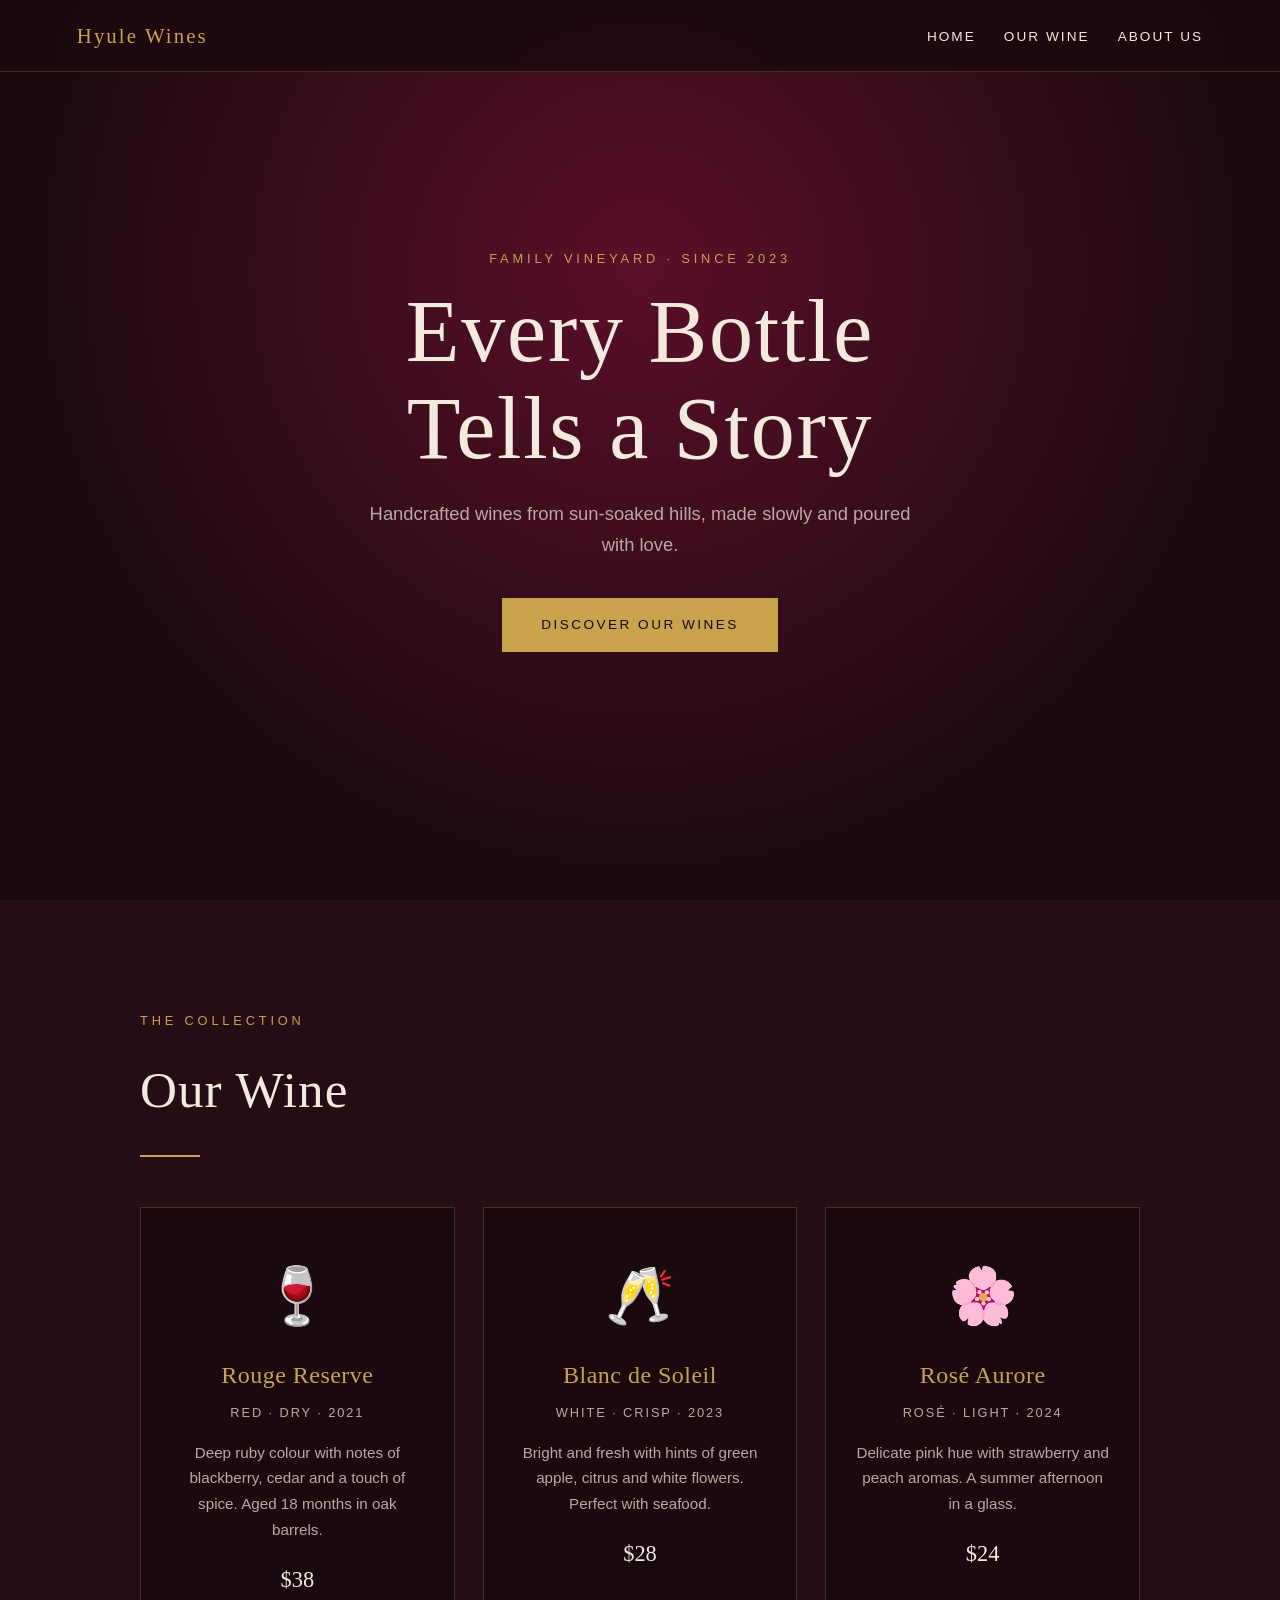
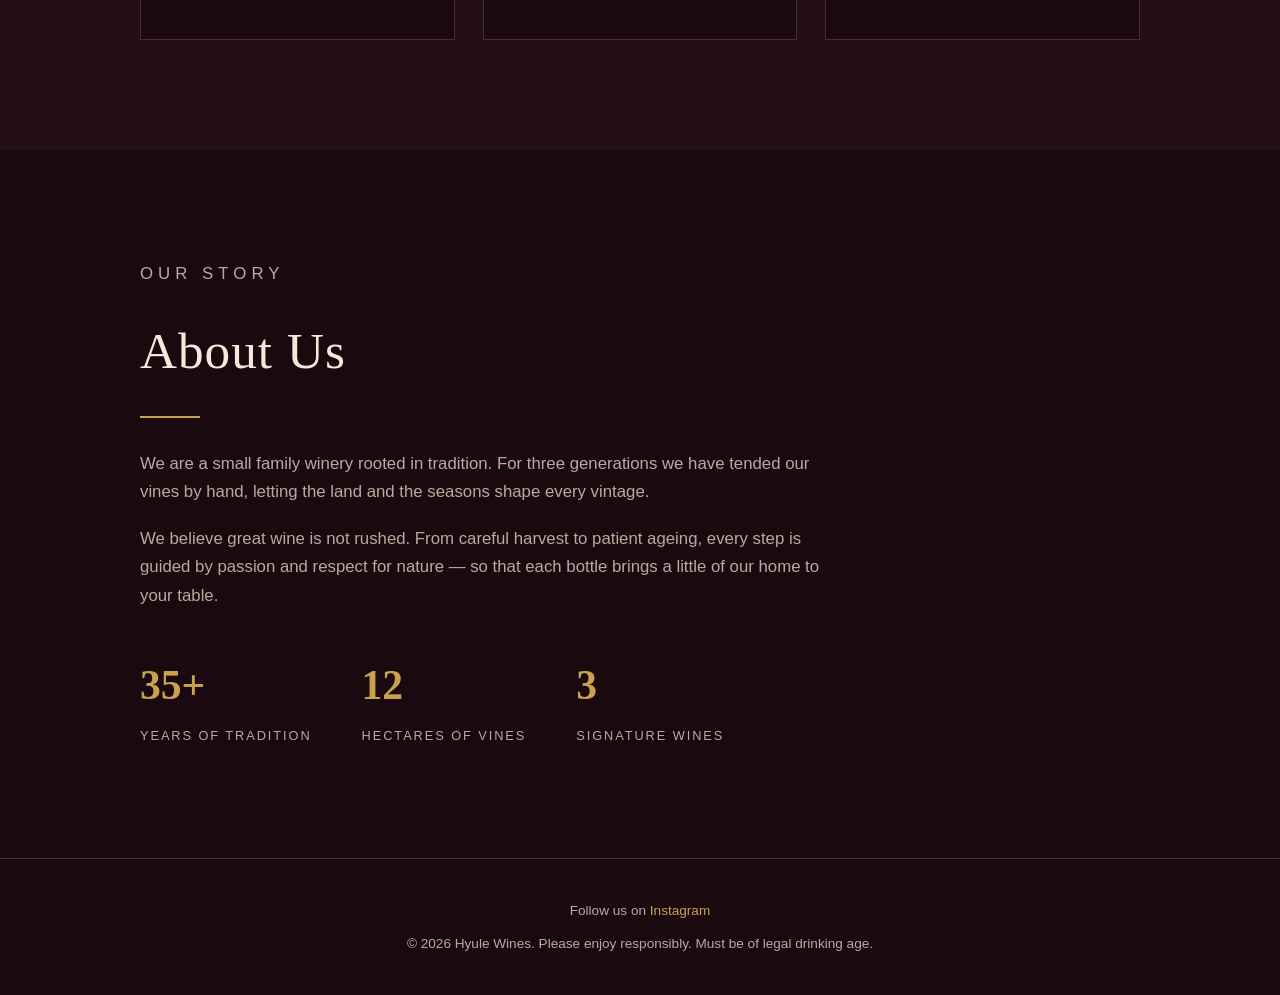
==== commit a1411ec3: "Update index.html" ====
--- a/index.html
+++ b/index.html
@@ -140,7 +140,7 @@
      ВОТ ЭТО НАДО ПОМЕНЯТЬ: название бренда (Maison Rouge) и названия пунктов меню
      ============================================================ -->
 <nav>
-  <a href="#home" class="logo">MAISON ROUGE</a>
+  <a href="#home" class="logo">Hyule Wines</a>
   <ul>
     <li><a href="#home">Home</a></li>
     <li><a href="#wine">Our Wine</a></li>
@@ -153,7 +153,7 @@
      ============================================================ -->
 <section id="home">
   <div>
-    <p class="eyebrow">Family Vineyard · Since 1987</p>
+    <p class="eyebrow">Family Vineyard · Since 2023</p>
     <!-- ВОТ ЭТУ СТРОЧКУ НАДО ПОМЕНЯТЬ, ЧТОБЫ ИЗМЕНИТЬ ГЛАВНЫЙ ЗАГОЛОВОК -->
     <h1>Every Bottle<br>Tells a Story</h1>
     <!-- ВОТ ЭТУ СТРОЧКУ НАДО ПОМЕНЯТЬ, ЧТОБЫ ИЗМЕНИТЬ ПОДЗАГОЛОВОК -->
@@ -238,7 +238,7 @@
      ============================================================ -->
 <footer>
   <p>Follow us on <a href="https://www.instagram.com/YOUR_INSTAGRAM/" target="_blank" rel="noopener">Instagram</a></p>
-  <p style="margin-top:10px;">© 2026 Maison Rouge. Please enjoy responsibly. Must be of legal drinking age.</p>
+  <p style="margin-top:10px;">© 2026 Hyule Wines. Please enjoy responsibly. Must be of legal drinking age.</p>
 </footer>
 
 </body>
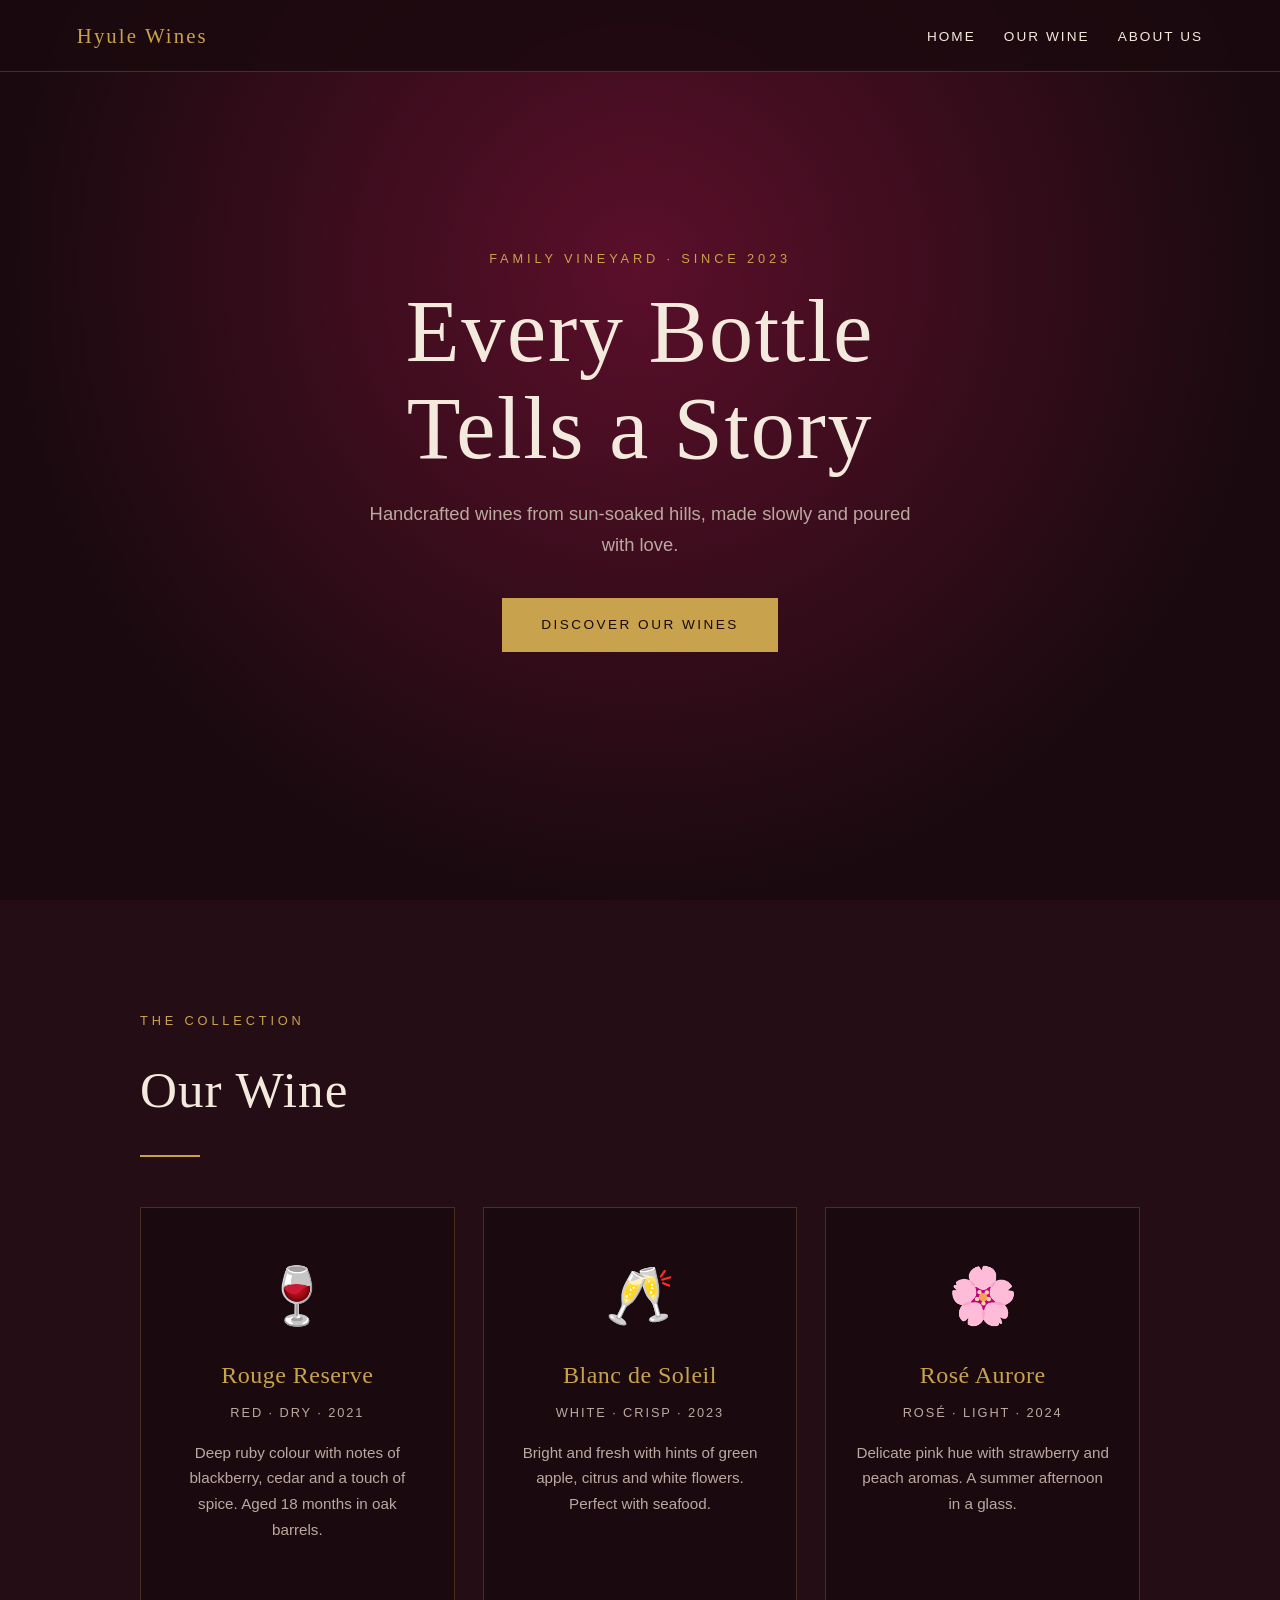
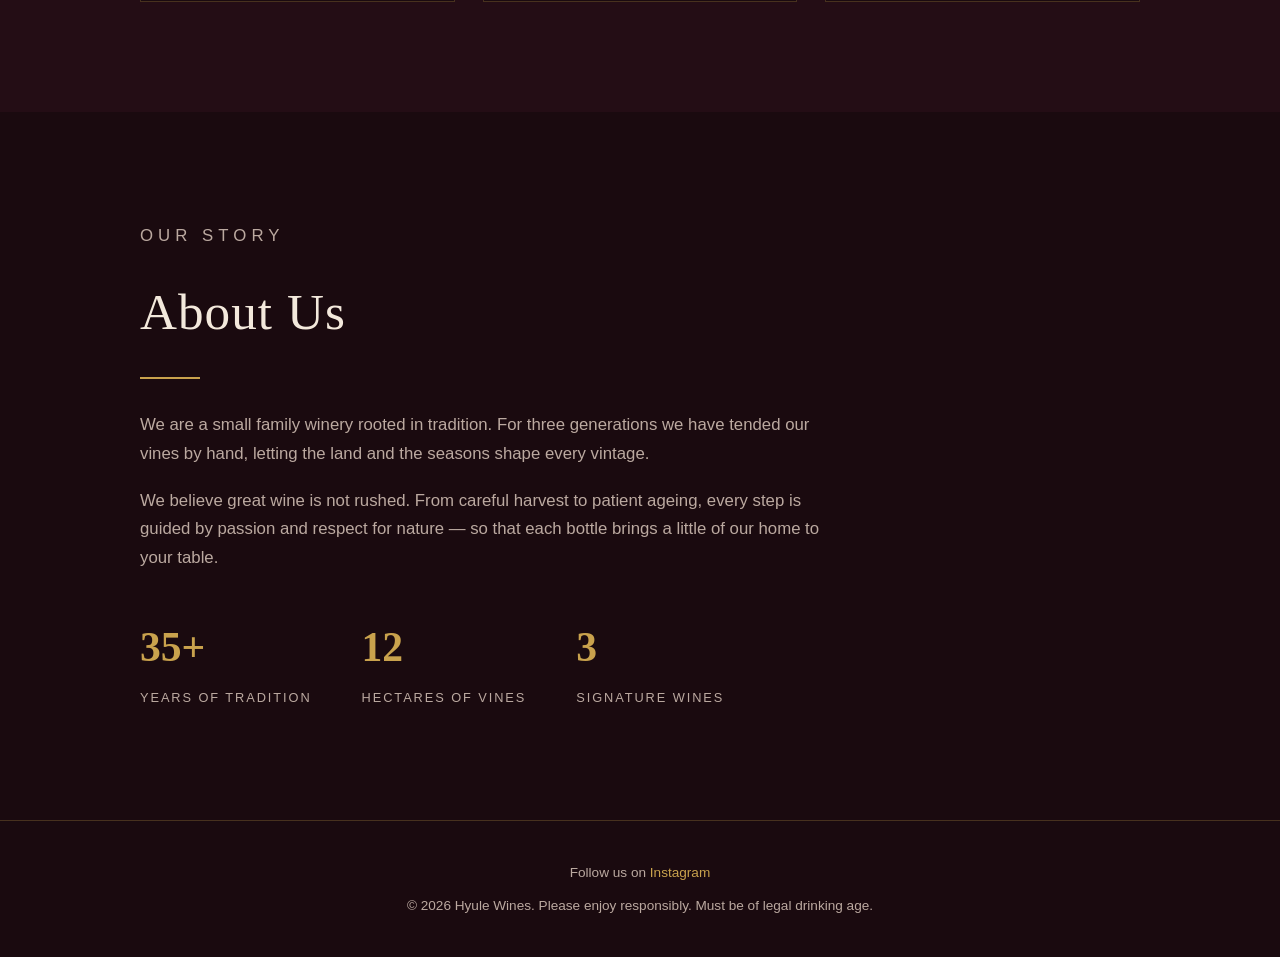
==== commit 110114ce: "Update index.html" ====
--- a/index.html
+++ b/index.html
@@ -183,7 +183,7 @@
         <h3>Rouge Reserve</h3>
         <div class="meta">Red · Dry · 2021</div>
         <p>Deep ruby colour with notes of blackberry, cedar and a touch of spice. Aged 18 months in oak barrels.</p>
-        <div class="price">$38</div>
+        <div class="price"></div>
       </div>
 
       <!-- ВИНО №2: ВОТ ЭТОТ БЛОК НАДО ПОМЕНЯТЬ, ЧТОБЫ ИЗМЕНИТЬ ВТОРОЕ ВИНО -->
@@ -192,7 +192,7 @@
         <h3>Blanc de Soleil</h3>
         <div class="meta">White · Crisp · 2023</div>
         <p>Bright and fresh with hints of green apple, citrus and white flowers. Perfect with seafood.</p>
-        <div class="price">$28</div>
+        <div class="price"></div>
       </div>
 
       <!-- ВИНО №3: ВОТ ЭТОТ БЛОК НАДО ПОМЕНЯТЬ, ЧТОБЫ ИЗМЕНИТЬ ТРЕТЬЕ ВИНО -->
@@ -201,7 +201,7 @@
         <h3>Rosé Aurore</h3>
         <div class="meta">Rosé · Light · 2024</div>
         <p>Delicate pink hue with strawberry and peach aromas. A summer afternoon in a glass.</p>
-        <div class="price">$24</div>
+        <div class="price"></div>
       </div>
 
     </div>
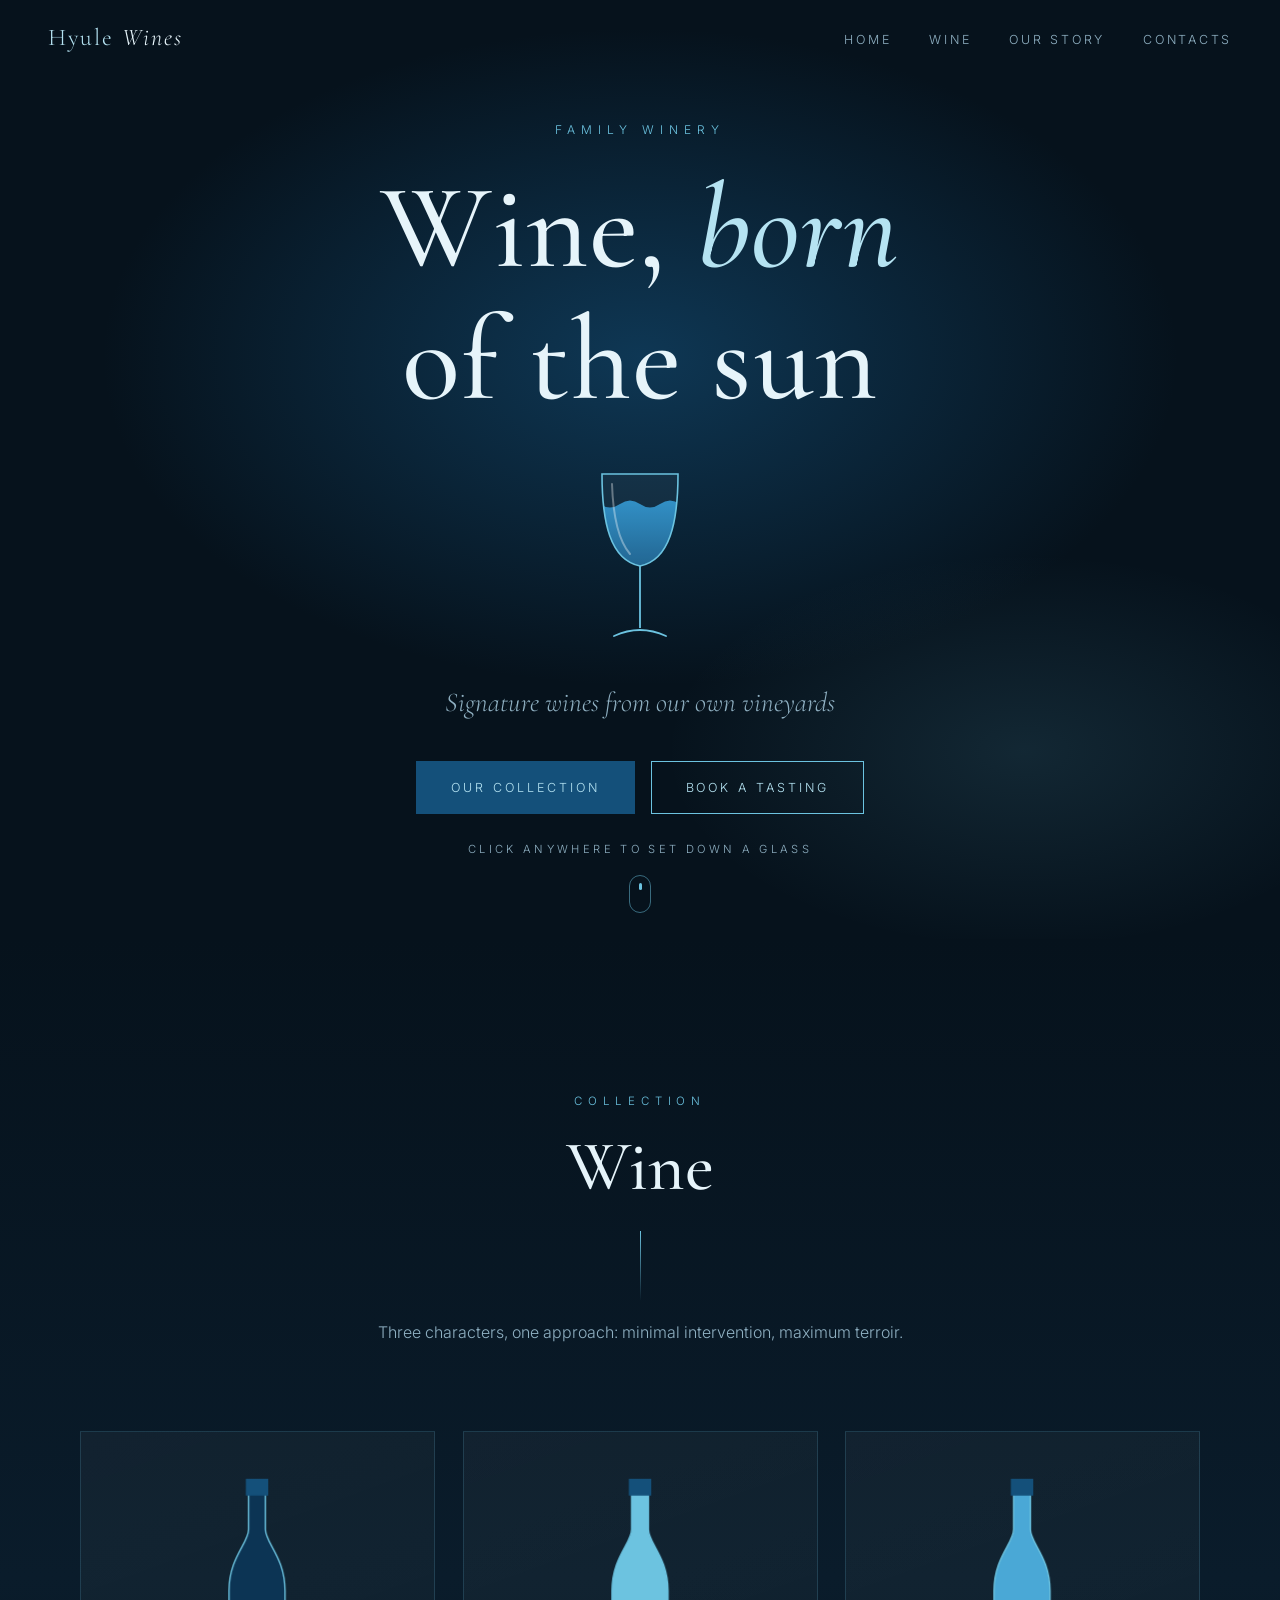
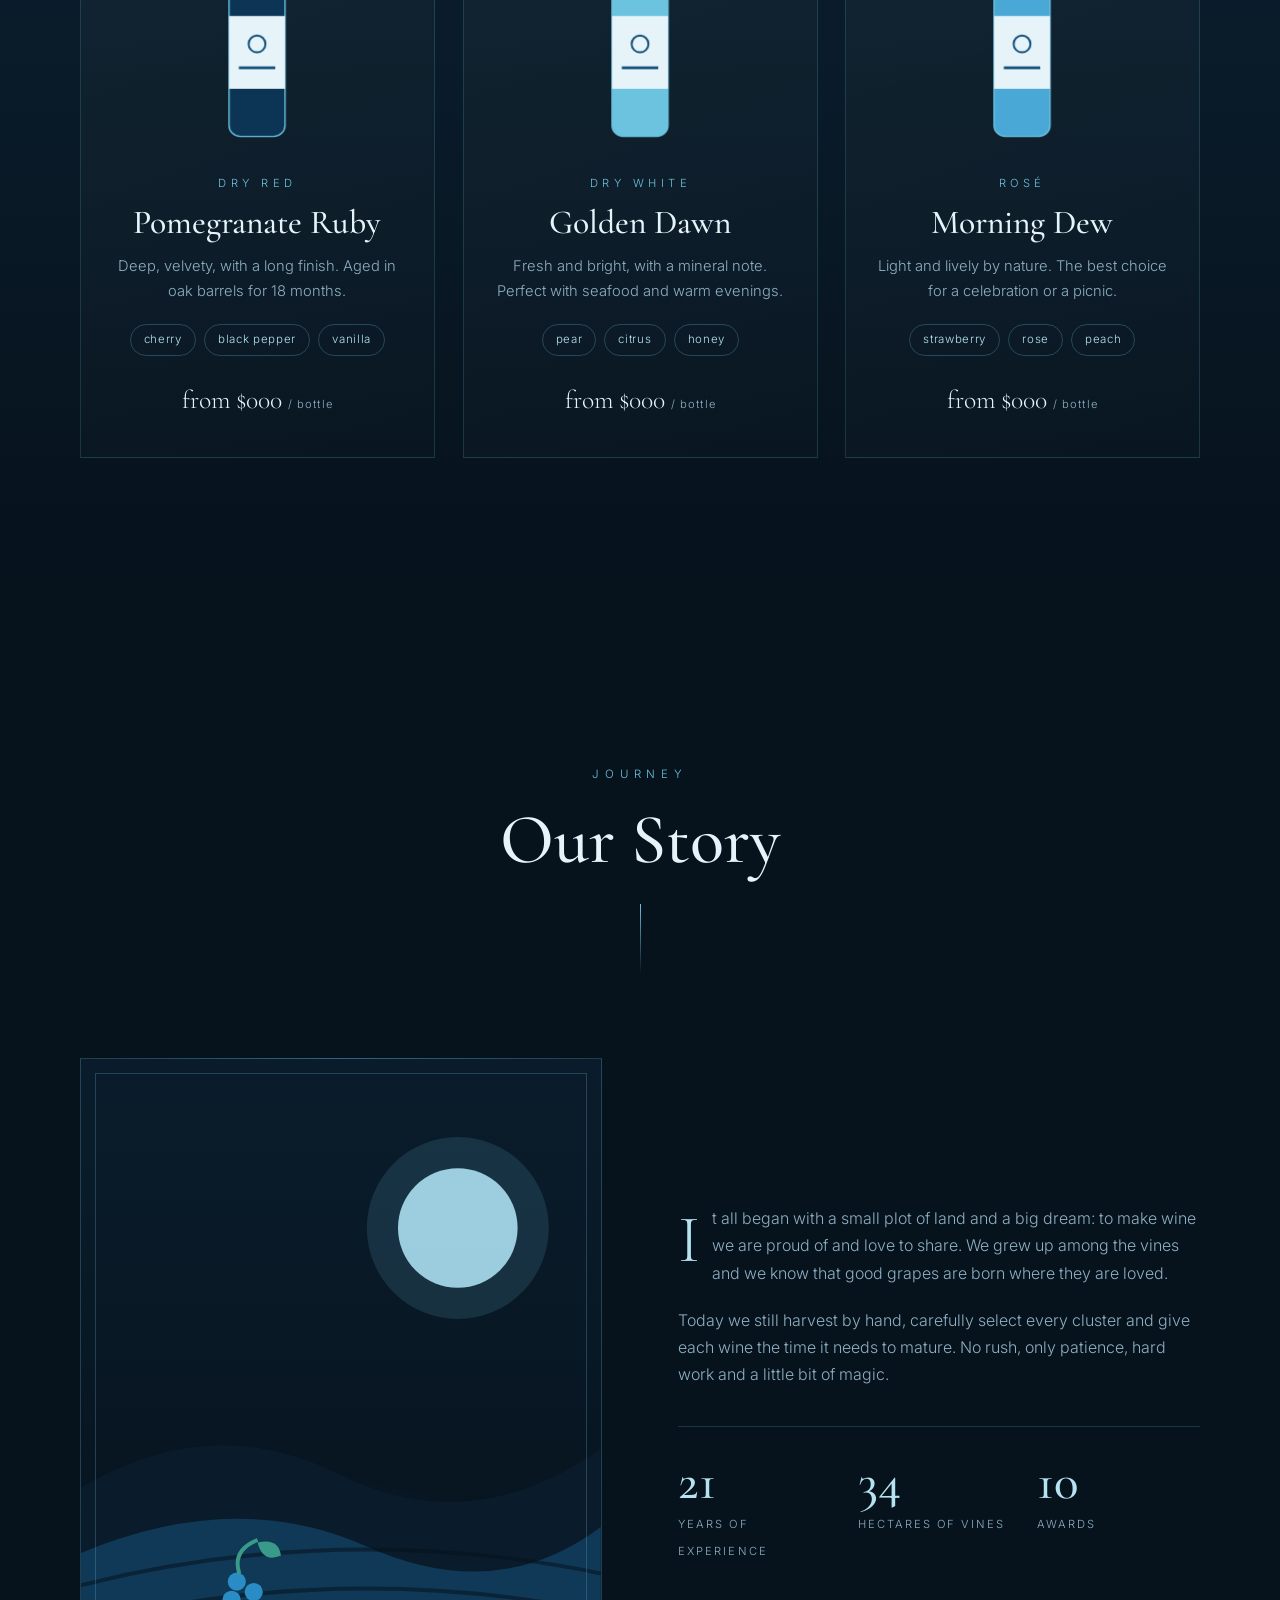
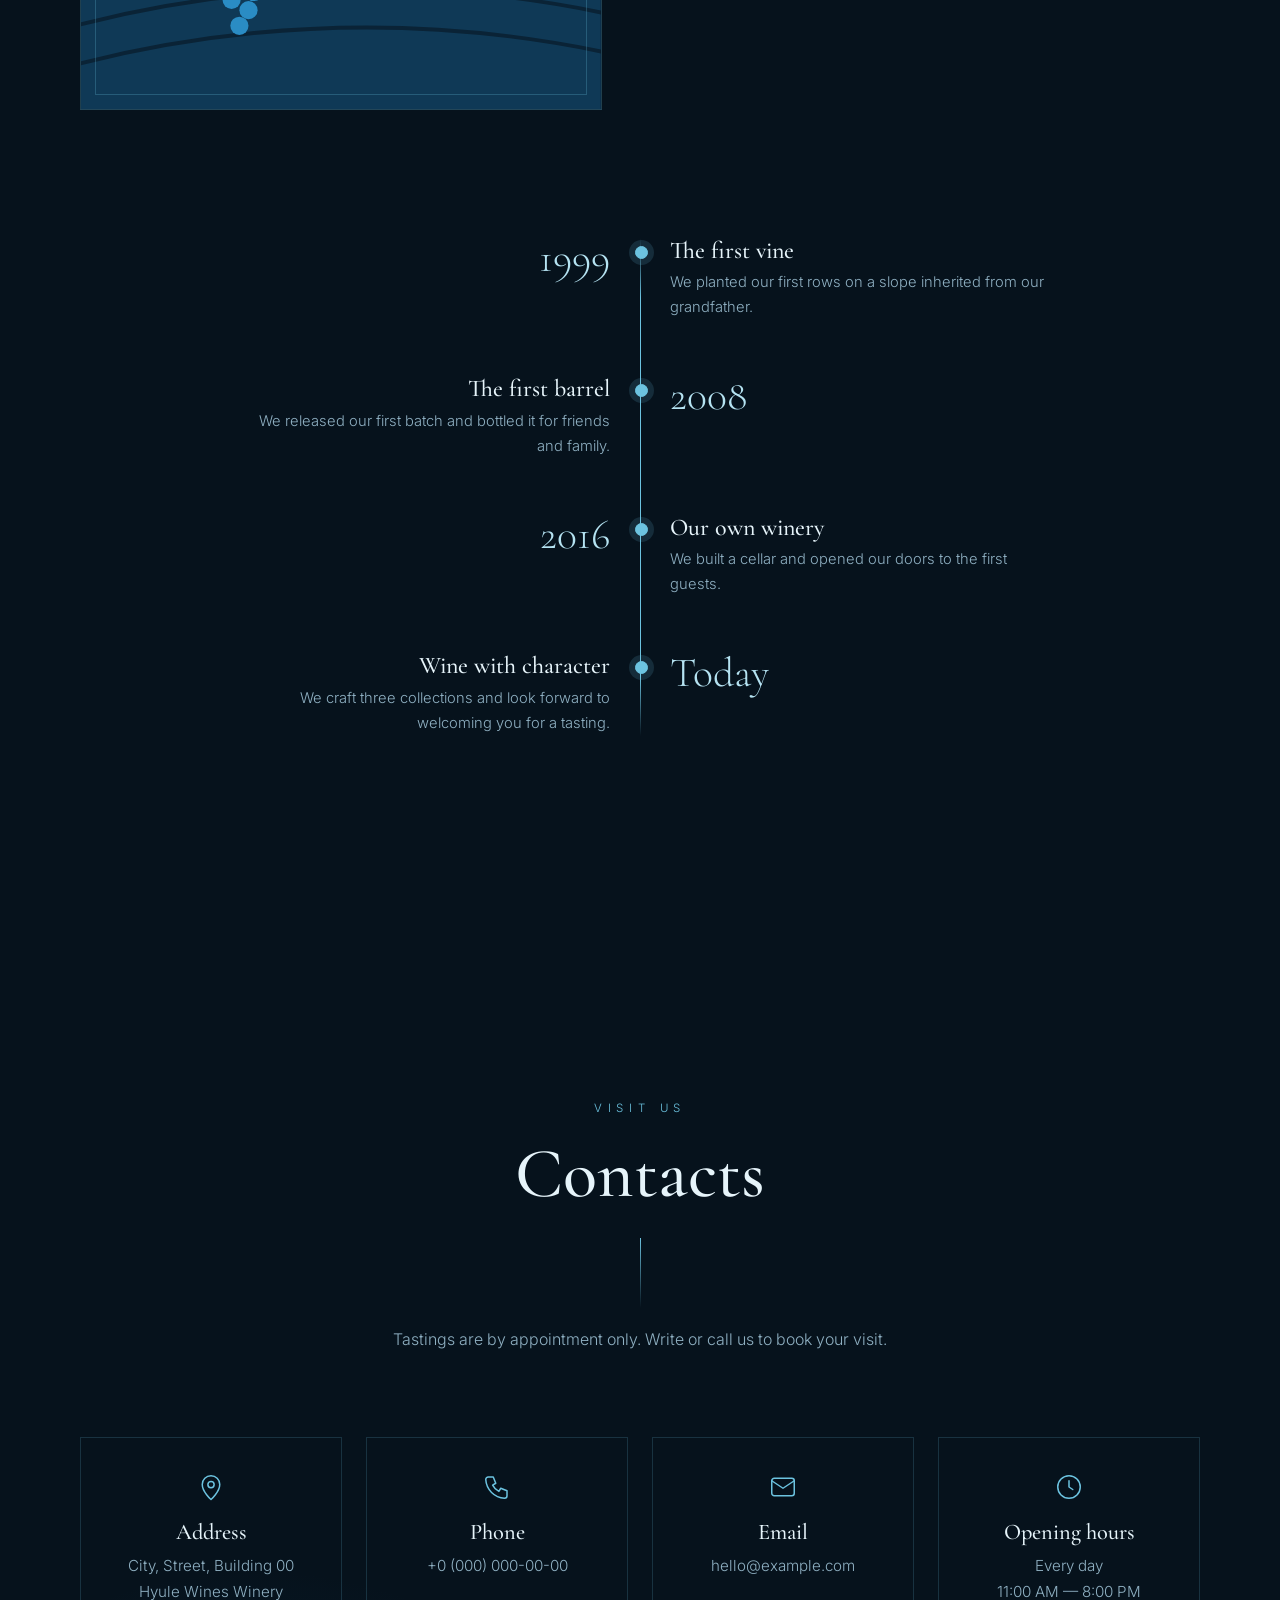
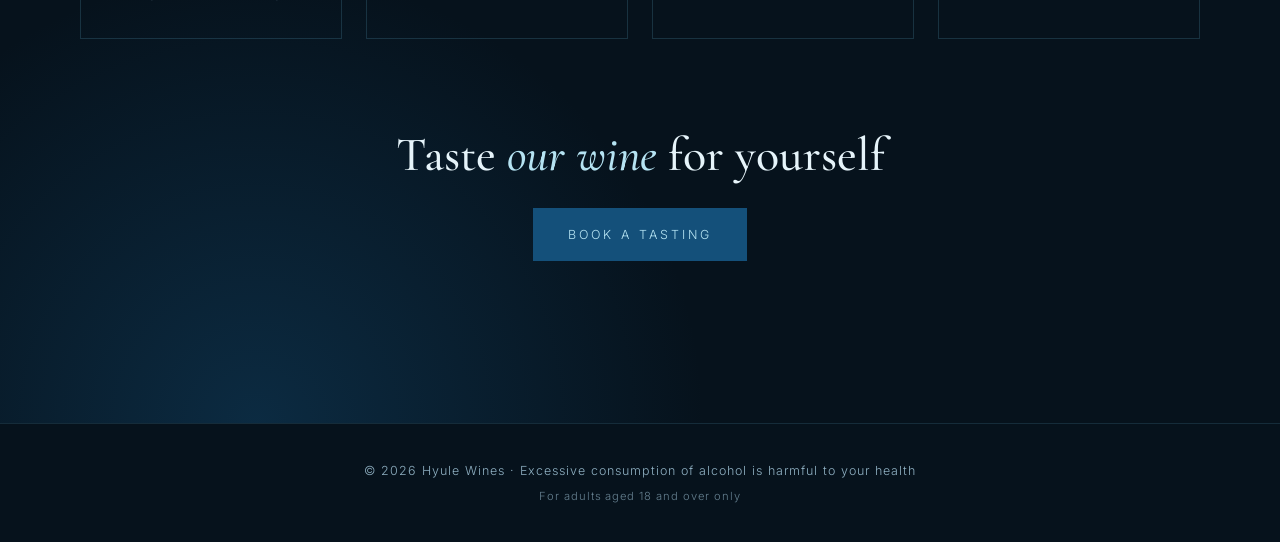
==== commit 8e899e5b: "Add files via upload" ====
--- a/index.html
+++ b/index.html
@@ -1,245 +1,225 @@
 <!DOCTYPE html>
 <html lang="en">
 <head>
-<meta charset="UTF-8">
+<meta charset="utf-8">
 <meta name="viewport" content="width=device-width, initial-scale=1">
-
-<!-- ============================================================
-     ВОТ ЭТО НАДО ПОМЕНЯТЬ: НАЗВАНИЕ ВКЛАДКИ БРАУЗЕРА И ОПИСАНИЕ ДЛЯ GOOGLE
-     ============================================================ -->
-<title>Hyule Wines</title>
-<meta name="description" content="Handcrafted wines from our family vineyard. Discover our story and our collection.">
-
-<!-- ============================================================
-     GOOGLE ANALYTICS (необязательно, но желательно, чтобы видеть визиты на сайт)
-     ВОТ ЭТО НАДО ПОМЕНЯТЬ: замени G-XXXXXXXXXX на свой Measurement ID
-     (в обоих местах ниже). Тот же ID должен быть в qr.html
-     ============================================================ -->
-<script async src="https://www.googletagmanager.com/gtag/js?id=G-RK22FTW190"></script>
-<script>
-  window.dataLayer = window.dataLayer || [];
-  function gtag(){dataLayer.push(arguments);}
-  gtag('js', new Date());
-  gtag('config', 'G-RK22FTW190'); // <-- ВОТ ЭТУ СТРОЧКУ НАДО ПОМЕНЯТЬ (ID Google Analytics)
-</script>
-
-<style>
-  /* ============================================================
-     ЦВЕТА И ШРИФТЫ — ВСЁ МЕНЯЕТСЯ ЗДЕСЬ, В ОДНОМ МЕСТЕ
-     Поменяй значение после двоеточия — изменится весь сайт.
-     ============================================================ */
-  :root {
-    --bg-main:      #1a0a0f;   /* ВОТ ЭТУ СТРОЧКУ НАДО ПОМЕНЯТЬ, ЧТОБЫ ИЗМЕНИТЬ ЦВЕТ ФОНА САЙТА */
-    --bg-alt:       #240d15;   /* ВОТ ЭТУ СТРОЧКУ НАДО ПОМЕНЯТЬ, ЧТОБЫ ИЗМЕНИТЬ ЦВЕТ ФОНА ВТОРОГО РАЗДЕЛА И КАРТОЧЕК */
-    --text-main:    #f3e9dc;   /* ВОТ ЭТУ СТРОЧКУ НАДО ПОМЕНЯТЬ, ЧТОБЫ ИЗМЕНИТЬ ЦВЕТ ОСНОВНОГО ТЕКСТА */
-    --text-muted:   #bba9a0;   /* ВОТ ЭТУ СТРОЧКУ НАДО ПОМЕНЯТЬ, ЧТОБЫ ИЗМЕНИТЬ ЦВЕТ ВТОРОСТЕПЕННОГО ТЕКСТА */
-    --accent:       #c9a24d;   /* ВОТ ЭТУ СТРОЧКУ НАДО ПОМЕНЯТЬ, ЧТОБЫ ИЗМЕНИТЬ АКЦЕНТНЫЙ ЦВЕТ (золото: заголовки, кнопки, линии) */
-    --accent-text:  #1a0a0f;   /* ВОТ ЭТУ СТРОЧКУ НАДО ПОМЕНЯТЬ, ЧТОБЫ ИЗМЕНИТЬ ЦВЕТ ТЕКСТА НА КНОПКАХ */
-    --hero-color-1: #5b0f2a;   /* ВОТ ЭТУ СТРОЧКУ НАДО ПОМЕНЯТЬ, ЧТОБЫ ИЗМЕНИТЬ ПЕРВЫЙ ЦВЕТ ГРАДИЕНТА НА ГЛАВНОМ ЭКРАНЕ */
-    --hero-color-2: #1a0a0f;   /* ВОТ ЭТУ СТРОЧКУ НАДО ПОМЕНЯТЬ, ЧТОБЫ ИЗМЕНИТЬ ВТОРОЙ ЦВЕТ ГРАДИЕНТА НА ГЛАВНОМ ЭКРАНЕ */
-
-    --font-heading: Georgia, "Times New Roman", serif;          /* ВОТ ЭТУ СТРОЧКУ НАДО ПОМЕНЯТЬ, ЧТОБЫ ИЗМЕНИТЬ ШРИФТ ЗАГОЛОВКОВ */
-    --font-body:    "Helvetica Neue", Arial, sans-serif;        /* ВОТ ЭТУ СТРОЧКУ НАДО ПОМЕНЯТЬ, ЧТОБЫ ИЗМЕНИТЬ ШРИФТ ТЕКСТА */
-  }
-
-  /* ---------- Ниже обычная вёрстка. Можно не трогать ---------- */
-  * { box-sizing: border-box; margin: 0; padding: 0; }
-  html { scroll-behavior: smooth; }
-  body {
-    background: var(--bg-main);
-    color: var(--text-main);
-    font-family: var(--font-body);
-    line-height: 1.7;
-  }
-  h1, h2, h3 { font-family: var(--font-heading); font-weight: normal; letter-spacing: 0.02em; }
-  a { color: inherit; text-decoration: none; }
-
-  /* ---------- Меню ---------- */
-  nav {
-    position: fixed; top: 0; left: 0; right: 0; z-index: 10;
-    display: flex; justify-content: space-between; align-items: center;
-    padding: 18px 6vw;
-    background: rgba(26, 10, 15, 0.85);
-    backdrop-filter: blur(8px);
-    border-bottom: 1px solid rgba(201, 162, 77, 0.25);
-  }
-  .logo { font-family: var(--font-heading); font-size: 1.3rem; color: var(--accent); letter-spacing: 0.1em; }
-  nav ul { display: flex; gap: 28px; list-style: none; }
-  nav ul a { font-size: 0.85rem; text-transform: uppercase; letter-spacing: 0.15em; transition: color .2s; }
-  nav ul a:hover { color: var(--accent); }
-
-  section { padding: 110px 6vw; }
-  .container { max-width: 1000px; margin: 0 auto; }
-  .eyebrow { color: var(--accent); text-transform: uppercase; letter-spacing: 0.3em; font-size: 0.8rem; margin-bottom: 14px; }
-  .line { width: 60px; height: 2px; background: var(--accent); margin: 22px 0 32px; }
-
-  /* ============================================================
-     РАЗДЕЛ 1: ГЛАВНЫЙ (HOME)
-     ============================================================ */
-  #home {
-    min-height: 100vh;
-    display: flex; align-items: center; justify-content: center; text-align: center;
-    background: radial-gradient(circle at 50% 30%, var(--hero-color-1), var(--hero-color-2) 70%);
-  }
-  #home h1 { font-size: clamp(2.6rem, 8vw, 5.5rem); line-height: 1.1; margin-bottom: 20px; }
-  #home p.tagline { font-size: 1.15rem; color: var(--text-muted); max-width: 560px; margin: 0 auto 38px; }
-  .btn {
-    display: inline-block; padding: 14px 38px;
-    background: var(--accent); color: var(--accent-text);
-    text-transform: uppercase; letter-spacing: 0.18em; font-size: 0.85rem;
-    border: 1px solid var(--accent); transition: all .25s;
-  }
-  .btn:hover { background: transparent; color: var(--accent); }
-
-  /* ============================================================
-     РАЗДЕЛ 2: НАШЕ ВИНО (OUR WINE)
-     ============================================================ */
-  #wine { background: var(--bg-alt); }
-  #wine h2, #about h2 { font-size: clamp(2rem, 5vw, 3.2rem); }
-  .cards { display: grid; grid-template-columns: repeat(auto-fit, minmax(260px, 1fr)); gap: 28px; margin-top: 50px; }
-  .card {
-    background: var(--bg-main);
-    border: 1px solid rgba(201, 162, 77, 0.25);
-    padding: 40px 30px; text-align: center;
-    transition: transform .25s, border-color .25s;
-  }
-  .card:hover { transform: translateY(-6px); border-color: var(--accent); }
-  .bottle { font-size: 3.5rem; margin-bottom: 12px; }
-  .card h3 { font-size: 1.5rem; color: var(--accent); margin-bottom: 6px; }
-  .card .meta { font-size: 0.8rem; text-transform: uppercase; letter-spacing: 0.15em; color: var(--text-muted); margin-bottom: 16px; }
-  .card p { color: var(--text-muted); font-size: 0.95rem; }
-  .price { margin-top: 18px; font-family: var(--font-heading); font-size: 1.4rem; }
-
-  /* ============================================================
-     РАЗДЕЛ 3: О НАС (ABOUT US)
-     ============================================================ */
-  #about p { max-width: 700px; color: var(--text-muted); margin-bottom: 18px; font-size: 1.05rem; }
-  .stats { display: flex; flex-wrap: wrap; gap: 50px; margin-top: 40px; }
-  .stat strong { display: block; font-family: var(--font-heading); font-size: 2.6rem; color: var(--accent); }
-  .stat span { font-size: 0.8rem; text-transform: uppercase; letter-spacing: 0.15em; color: var(--text-muted); }
-
-  /* ---------- Подвал ---------- */
-  footer {
-    text-align: center; padding: 40px 6vw;
-    border-top: 1px solid rgba(201, 162, 77, 0.25);
-    color: var(--text-muted); font-size: 0.85rem;
-  }
-  footer a { color: var(--accent); }
-
-  @media (max-width: 640px) {
-    nav ul { gap: 16px; }
-    nav ul a { font-size: 0.7rem; }
-    section { padding: 90px 6vw; }
-  }
-</style>
+<title>Hyule Wines — wine with character</title>
+<meta name="description" id="metaDesc" content="Family winery: signature wines made from grapes grown in our own vineyards. Tastings, our story, contacts.">
+<meta name="theme-color" id="metaTheme" content="#06121c">
+<meta property="og:title" id="ogTitle" content="Hyule Wines — wine with character">
+<meta property="og:description" id="ogDesc" content="Signature wines from our own vineyards. Come visit us for a tasting.">
+<meta property="og:type" content="website">
+<link rel="icon" href="data:image/svg+xml,%3Csvg xmlns='http://www.w3.org/2000/svg' viewBox='0 0 100 100'%3E%3Ccircle cx='50' cy='50' r='46' fill='%2314507a'/%3E%3Ccircle cx='50' cy='50' r='46' fill='none' stroke='%236cc3e0' stroke-width='4'/%3E%3C/svg%3E">
+<link rel="preconnect" href="https://fonts.googleapis.com">
+<link rel="preconnect" href="https://fonts.gstatic.com" crossorigin>
+<link href="https://fonts.googleapis.com/css2?family=Cormorant+Garamond:ital,wght@0,400;0,500;0,600;1,400;1,500&family=Inter:wght@300;400;500&display=swap" rel="stylesheet">
+<link rel="stylesheet" href="style.css">
+<!-- Hide the page for a moment while content.json loads, so nothing flashes. Safety timeout shows it anyway. -->
+<script>document.documentElement.classList.add('loading');setTimeout(function(){document.documentElement.classList.remove('loading')},3000);</script>
 </head>
 <body>
-
-<!-- ============================================================
-     МЕНЮ СВЕРХУ
-     ВОТ ЭТО НАДО ПОМЕНЯТЬ: название бренда (Maison Rouge) и названия пунктов меню
-     ============================================================ -->
-<nav>
-  <a href="#home" class="logo">Hyule Wines</a>
-  <ul>
-    <li><a href="#home">Home</a></li>
-    <li><a href="#wine">Our Wine</a></li>
-    <li><a href="#about">About Us</a></li>
+<!--
+  TEXTS, PHOTOS AND COLORS are NOT edited here. Use the admin panel at /admin/
+  (everything is stored in content.json). The text below is only a fallback
+  that is shown if content.json cannot be loaded.
+-->
+<div id="progress"></div>
+
+<nav id="nav">
+  <a href="#top" class="logo"><span data-k="brand.first">Hyule</span> <span class="alt" data-k="brand.second">Wines</span></a>
+  <ul class="links">
+    <li><a href="#top" data-k="nav.home">Home</a></li>
+    <li><a href="#wine" data-k="nav.wine">Wine</a></li>
+    <li><a href="#story" data-k="nav.story">Our Story</a></li>
+    <li><a href="#contacts" data-k="nav.contacts">Contacts</a></li>
   </ul>
 </nav>
 
-<!-- ============================================================
-     РАЗДЕЛ 1: ГЛАВНЫЙ
-     ============================================================ -->
-<section id="home">
-  <div>
-    <p class="eyebrow">Family Vineyard · Since 2023</p>
-    <!-- ВОТ ЭТУ СТРОЧКУ НАДО ПОМЕНЯТЬ, ЧТОБЫ ИЗМЕНИТЬ ГЛАВНЫЙ ЗАГОЛОВОК -->
-    <h1>Every Bottle<br>Tells a Story</h1>
-    <!-- ВОТ ЭТУ СТРОЧКУ НАДО ПОМЕНЯТЬ, ЧТОБЫ ИЗМЕНИТЬ ПОДЗАГОЛОВОК -->
-    <p class="tagline">Handcrafted wines from sun-soaked hills, made slowly and poured with love.</p>
-    <!-- ВОТ ЭТУ СТРОЧКУ НАДО ПОМЕНЯТЬ, ЧТОБЫ ИЗМЕНИТЬ ТЕКСТ КНОПКИ (или ссылку после href=) -->
-    <a href="#wine" class="btn">Discover Our Wines</a>
+<header class="hero" id="top">
+  <div class="hero-bg" id="heroBg"></div>
+  <div class="rings" id="rings" aria-hidden="true"></div>
+  <div class="hero-inner">
+    <p class="eyebrow" data-k="hero.eyebrow">Family winery</p>
+    <h1 id="title"><span data-k="hero.title1">Wine,</span> <em data-k="hero.title2">born</em><br><span data-k="hero.title3">of the sun</span></h1>
+
+    <div class="glass-wrap" aria-hidden="true">
+      <svg class="glass" viewBox="0 0 120 190" width="120" height="190">
+        <defs>
+          <linearGradient id="wg" x1="0" y1="0" x2="0" y2="1">
+            <stop offset="0" style="stop-color:var(--wine-light)"/><stop offset="1" style="stop-color:var(--wine)"/>
+          </linearGradient>
+          <clipPath id="bowl"><path d="M22 14 H98 C98 62 90 100 60 106 C30 100 22 62 22 14Z"/></clipPath>
+        </defs>
+        <g clip-path="url(#bowl)">
+          <g class="wine-fill">
+            <path class="wave" d="M-40 44 q10 -7 20 0 t20 0 t20 0 t20 0 t20 0 t20 0 t20 0 t20 0 t20 0 V130 H-40Z" fill="url(#wg)"/>
+          </g>
+        </g>
+        <path class="gl-stroke" d="M22 14 H98 C98 62 90 100 60 106 C30 100 22 62 22 14Z" fill="rgba(255,255,255,.04)" stroke-width="1.6"/>
+        <path d="M32 24 C33 55 38 80 50 94" fill="none" stroke="rgba(255,255,255,.35)" stroke-width="2" stroke-linecap="round"/>
+        <path class="gl-stroke" d="M60 106 V168" fill="none" stroke-width="1.8"/>
+        <path class="gl-stroke" d="M34 176 Q60 164 86 176" fill="none" stroke-width="1.8" stroke-linecap="round"/>
+      </svg>
+    </div>
+
+    <p class="tagline" data-k="hero.tagline">Signature wines from our own vineyards</p>
+    <div class="btns">
+      <a href="#wine" class="btn solid" data-k="hero.btn1">Our Collection</a>
+      <a href="#contacts" class="btn" data-k="hero.btn2">Book a Tasting</a>
+    </div>
+    <p class="hint" id="hint" data-k="hero.hint">Click anywhere to set down a glass</p>
   </div>
-</section>
-
-<!-- ============================================================
-     РАЗДЕЛ 2: НАШЕ ВИНО
-     Чтобы ДОБАВИТЬ вино: скопируй целиком блок <div class="card"> ... </div> и вставь рядом.
-     Чтобы УДАЛИТЬ вино: удали такой блок целиком.
-     ============================================================ -->
-<section id="wine">
-  <div class="container">
-    <p class="eyebrow">The Collection</p>
-    <!-- ВОТ ЭТУ СТРОЧКУ НАДО ПОМЕНЯТЬ, ЧТОБЫ ИЗМЕНИТЬ ЗАГОЛОВОК РАЗДЕЛА -->
-    <h2>Our Wine</h2>
-    <div class="line"></div>
-
-    <div class="cards">
-
-      <!-- ВИНО №1: ВОТ ЭТОТ БЛОК НАДО ПОМЕНЯТЬ, ЧТОБЫ ИЗМЕНИТЬ ПЕРВОЕ ВИНО -->
-      <div class="card">
-        <div class="bottle">🍷</div>
-        <h3>Rouge Reserve</h3>
-        <div class="meta">Red · Dry · 2021</div>
-        <p>Deep ruby colour with notes of blackberry, cedar and a touch of spice. Aged 18 months in oak barrels.</p>
-        <div class="price"></div>
-      </div>
-
-      <!-- ВИНО №2: ВОТ ЭТОТ БЛОК НАДО ПОМЕНЯТЬ, ЧТОБЫ ИЗМЕНИТЬ ВТОРОЕ ВИНО -->
-      <div class="card">
-        <div class="bottle">🥂</div>
-        <h3>Blanc de Soleil</h3>
-        <div class="meta">White · Crisp · 2023</div>
-        <p>Bright and fresh with hints of green apple, citrus and white flowers. Perfect with seafood.</p>
-        <div class="price"></div>
-      </div>
-
-      <!-- ВИНО №3: ВОТ ЭТОТ БЛОК НАДО ПОМЕНЯТЬ, ЧТОБЫ ИЗМЕНИТЬ ТРЕТЬЕ ВИНО -->
-      <div class="card">
-        <div class="bottle">🌸</div>
-        <h3>Rosé Aurore</h3>
-        <div class="meta">Rosé · Light · 2024</div>
-        <p>Delicate pink hue with strawberry and peach aromas. A summer afternoon in a glass.</p>
-        <div class="price"></div>
-      </div>
-
-    </div>
+  <div class="scroll-hint" aria-hidden="true"></div>
+</header>
+
+<main>
+  <!-- WINE -->
+  <section id="wine">
+    <div class="wrap">
+      <div class="sec-head reveal">
+        <small data-k="wine.kicker">Collection</small>
+        <h2 data-k="wine.title">Wine</h2>
+        <div class="line"></div>
+        <p data-k="wine.intro">Three characters, one approach: minimal intervention, maximum terroir.</p>
+      </div>
+
+      <div class="cards" id="wineCards">
+        <article class="card reveal" style="--d:0s">
+          <svg class="bottle" viewBox="0 0 60 190" aria-hidden="true"><path d="M24 4h12v34c0 10 14 20 14 44v96a8 8 0 0 1-8 8H18a8 8 0 0 1-8-8V82c0-24 14-34 14-44Z" style="fill:#0c3454"/><path d="M24 4h12v34c0 10 14 20 14 44v96a8 8 0 0 1-8 8H18a8 8 0 0 1-8-8V82c0-24 14-34 14-44Z" style="fill:none;stroke:var(--gold)" stroke-width="1"/><rect x="10" y="100" width="40" height="52" style="fill:var(--cream)"/><circle cx="30" cy="120" r="6" style="fill:none;stroke:var(--wine)" stroke-width="1.4"/><rect x="17" y="136" width="26" height="2" style="fill:var(--wine)"/><rect x="22" y="2" width="16" height="12" style="fill:var(--wine)"/></svg>
+          <span class="type">Dry red</span>
+          <h3>Pomegranate Ruby</h3>
+          <p>Deep, velvety, with a long finish. Aged in oak barrels for 18 months.</p>
+          <div class="notes"><span>cherry</span><span>black pepper</span><span>vanilla</span></div>
+          <div class="price">from $000 <small>/ bottle</small></div>
+        </article>
+        <article class="card reveal" style="--d:.15s">
+          <svg class="bottle" viewBox="0 0 60 190" aria-hidden="true"><path d="M24 4h12v34c0 10 14 20 14 44v96a8 8 0 0 1-8 8H18a8 8 0 0 1-8-8V82c0-24 14-34 14-44Z" style="fill:#6cc3e0"/><path d="M24 4h12v34c0 10 14 20 14 44v96a8 8 0 0 1-8 8H18a8 8 0 0 1-8-8V82c0-24 14-34 14-44Z" style="fill:none;stroke:var(--gold)" stroke-width="1"/><rect x="10" y="100" width="40" height="52" style="fill:var(--cream)"/><circle cx="30" cy="120" r="6" style="fill:none;stroke:var(--wine)" stroke-width="1.4"/><rect x="17" y="136" width="26" height="2" style="fill:var(--wine)"/><rect x="22" y="2" width="16" height="12" style="fill:var(--wine)"/></svg>
+          <span class="type">Dry white</span>
+          <h3>Golden Dawn</h3>
+          <p>Fresh and bright, with a mineral note. Perfect with seafood and warm evenings.</p>
+          <div class="notes"><span>pear</span><span>citrus</span><span>honey</span></div>
+          <div class="price">from $000 <small>/ bottle</small></div>
+        </article>
+        <article class="card reveal" style="--d:.3s">
+          <svg class="bottle" viewBox="0 0 60 190" aria-hidden="true"><path d="M24 4h12v34c0 10 14 20 14 44v96a8 8 0 0 1-8 8H18a8 8 0 0 1-8-8V82c0-24 14-34 14-44Z" style="fill:#4aa8d6"/><path d="M24 4h12v34c0 10 14 20 14 44v96a8 8 0 0 1-8 8H18a8 8 0 0 1-8-8V82c0-24 14-34 14-44Z" style="fill:none;stroke:var(--gold)" stroke-width="1"/><rect x="10" y="100" width="40" height="52" style="fill:var(--cream)"/><circle cx="30" cy="120" r="6" style="fill:none;stroke:var(--wine)" stroke-width="1.4"/><rect x="17" y="136" width="26" height="2" style="fill:var(--wine)"/><rect x="22" y="2" width="16" height="12" style="fill:var(--wine)"/></svg>
+          <span class="type">Rosé</span>
+          <h3>Morning Dew</h3>
+          <p>Light and lively by nature. The best choice for a celebration or a picnic.</p>
+          <div class="notes"><span>strawberry</span><span>rose</span><span>peach</span></div>
+          <div class="price">from $000 <small>/ bottle</small></div>
+        </article>
+      </div>
+    </div>
+  </section>
+
+  <!-- OUR STORY -->
+  <section id="story">
+    <div class="wrap">
+      <div class="sec-head reveal">
+        <small data-k="story.kicker">Journey</small>
+        <h2 data-k="story.title">Our Story</h2>
+        <div class="line"></div>
+      </div>
+
+      <div class="story-grid">
+        <div class="story-art reveal left" id="storyArt">
+          <img class="story-photo" id="storyPhoto" alt="">
+          <svg viewBox="0 0 400 500" preserveAspectRatio="xMidYMid slice" aria-hidden="true">
+            <circle cx="290" cy="130" r="46" style="fill:var(--gold-soft)" opacity=".9"/>
+            <circle cx="290" cy="130" r="70" style="fill:var(--gold)" opacity=".14"/>
+            <path d="M0 330 Q100 270 200 320 T400 300 V500 H0Z" style="fill:var(--bg2)"/>
+            <path d="M0 380 Q120 330 220 375 T400 360 V500 H0Z" style="fill:var(--wine)" opacity=".55"/>
+            <g style="stroke:var(--bg)" stroke-width="3" fill="none" opacity=".55">
+              <path d="M-20 440 Q200 380 420 430"/><path d="M-20 470 Q200 410 420 460"/><path d="M-20 410 Q200 350 420 400"/>
+            </g>
+            <g style="fill:var(--wine-light)">
+              <circle cx="120" cy="402" r="7"/><circle cx="133" cy="410" r="7"/><circle cx="116" cy="416" r="7"/><circle cx="129" cy="424" r="7"/><circle cx="122" cy="436" r="7"/>
+            </g>
+            <path d="M122 396 q-6 -18 14 -26" stroke="#3a9a8a" stroke-width="3" fill="none"/>
+            <path d="M136 372 q16 -4 18 10 q-14 6 -18 -10Z" fill="#3a9a8a"/>
+          </svg>
+        </div>
+
+        <div class="story-text reveal right">
+          <p data-k="story.p1">It all began with a small plot of land and a big dream: to make wine we are proud of and love to share. We grew up among the vines and we know that good grapes are born where they are loved.</p>
+          <p data-k="story.p2">Today we still harvest by hand, carefully select every cluster and give each wine the time it needs to mature. No rush, only patience, hard work and a little bit of magic.</p>
+          <div class="stats" id="stats">
+            <div class="stat"><b data-count="25" data-suffix="+">0</b><span>years of experience</span></div>
+            <div class="stat"><b data-count="40" data-suffix="+">0</b><span>hectares of vines</span></div>
+            <div class="stat"><b data-count="12" data-suffix="+">0</b><span>awards</span></div>
+          </div>
+        </div>
+      </div>
+
+      <div class="timeline reveal" id="timeline">
+        <div class="tl reveal">
+          <div class="year">1999</div>
+          <div class="txt"><h3>The first vine</h3><p>We planted our first rows on a slope inherited from our grandfather.</p></div>
+        </div>
+        <div class="tl reveal">
+          <div class="year">2008</div>
+          <div class="txt"><h3>The first barrel</h3><p>We released our first batch and bottled it for friends and family.</p></div>
+        </div>
+        <div class="tl reveal">
+          <div class="year">2016</div>
+          <div class="txt"><h3>Our own winery</h3><p>We built a cellar and opened our doors to the first guests.</p></div>
+        </div>
+        <div class="tl reveal">
+          <div class="year">Today</div>
+          <div class="txt"><h3>Wine with character</h3><p>We craft three collections and look forward to welcoming you for a tasting.</p></div>
+        </div>
+      </div>
+    </div>
+  </section>
+
+  <!-- CONTACTS -->
+  <section id="contacts">
+    <div class="wrap">
+      <div class="sec-head reveal">
+        <small data-k="contacts.kicker">Visit us</small>
+        <h2 data-k="contacts.title">Contacts</h2>
+        <div class="line"></div>
+        <p data-k="contacts.intro">Tastings are by appointment only. Write or call us to book your visit.</p>
+      </div>
+
+      <div class="contact-grid">
+        <div class="c-item reveal" style="--d:0s">
+          <svg viewBox="0 0 24 24"><path d="M12 22s7-6.2 7-12a7 7 0 1 0-14 0c0 5.8 7 12 7 12Z"/><circle cx="12" cy="10" r="2.5"/></svg>
+          <h3 data-k="contacts.addressTitle">Address</h3>
+          <p data-k="contacts.address">City, Street, Building 00&#10;Hyule Wines Winery</p>
+        </div>
+        <div class="c-item reveal" style="--d:.12s">
+          <svg viewBox="0 0 24 24"><path d="M5 4h4l2 5-2.5 1.5a11 11 0 0 0 5 5L15 13l5 2v4a2 2 0 0 1-2 2A16 16 0 0 1 3 6a2 2 0 0 1 2-2Z"/></svg>
+          <h3 data-k="contacts.phoneTitle">Phone</h3>
+          <a id="phoneLink" href="tel:+000000000000" data-k="contacts.phone">+0 (000) 000-00-00</a>
+        </div>
+        <div class="c-item reveal" style="--d:.24s">
+          <svg viewBox="0 0 24 24"><rect x="3" y="5" width="18" height="14" rx="2"/><path d="m3 7 9 6 9-6"/></svg>
+          <h3 data-k="contacts.emailTitle">Email</h3>
+          <a id="emailLink" href="mailto:hello@example.com" data-k="contacts.email">hello@example.com</a>
+        </div>
+        <div class="c-item reveal" style="--d:.36s">
+          <svg viewBox="0 0 24 24"><circle cx="12" cy="12" r="9"/><path d="M12 7v5l3 2"/></svg>
+          <h3 data-k="contacts.hoursTitle">Opening hours</h3>
+          <p data-k="contacts.hours">Every day&#10;11:00 AM — 8:00 PM</p>
+        </div>
+      </div>
+
+      <div class="cta reveal">
+        <h3><span data-k="contacts.ctaBefore">Taste</span> <em data-k="contacts.ctaEm">our wine</em> <span data-k="contacts.ctaAfter">for yourself</span></h3>
+        <a id="ctaBtn" href="mailto:hello@example.com?subject=Tasting" class="btn solid" data-k="contacts.ctaBtn">Book a Tasting</a>
+      </div>
+    </div>
+  </section>
+</main>
+
+<footer>
+  <div class="wrap">
+    © <span id="year"></span> <span data-k="footer.brand">Hyule Wines</span> · <span data-k="footer.text">Excessive consumption of alcohol is harmful to your health</span>
+    <span class="warn" data-k="footer.warn">For adults aged 18 and over only</span>
   </div>
-</section>
-
-<!-- ============================================================
-     РАЗДЕЛ 3: О НАС
-     ============================================================ -->
-<section id="about">
-  <div class="container">
-    <p class="eyebrow">Our Story</p>
-    <!-- ВОТ ЭТУ СТРОЧКУ НАДО ПОМЕНЯТЬ, ЧТОБЫ ИЗМЕНИТЬ ЗАГОЛОВОК РАЗДЕЛА -->
-    <h2>About Us</h2>
-    <div class="line"></div>
-
-    <!-- ВОТ ЭТИ АБЗАЦЫ НАДО ПОМЕНЯТЬ, ЧТОБЫ ИЗМЕНИТЬ ТЕКСТ «О НАС» -->
-    <p>We are a small family winery rooted in tradition. For three generations we have tended our vines by hand, letting the land and the seasons shape every vintage.</p>
-    <p>We believe great wine is not rushed. From careful harvest to patient ageing, every step is guided by passion and respect for nature — so that each bottle brings a little of our home to your table.</p>
-
-    <!-- ВОТ ЭТИ ЦИФРЫ НАДО ПОМЕНЯТЬ, ЧТОБЫ ИЗМЕНИТЬ СТАТИСТИКУ (или удали блоки) -->
-    <div class="stats">
-      <div class="stat"><strong>35+</strong><span>Years of Tradition</span></div>
-      <div class="stat"><strong>12</strong><span>Hectares of Vines</span></div>
-      <div class="stat"><strong>3</strong><span>Signature Wines</span></div>
-    </div>
-  </div>
-</section>
-
-<!-- ============================================================
-     ПОДВАЛ
-     ВОТ ЭТУ СТРОЧКУ НАДО ПОМЕНЯТЬ: ссылка на твой Instagram (замени YOUR_INSTAGRAM)
-     и текст копирайта
-     ============================================================ -->
-<footer>
-  <p>Follow us on <a href="https://www.instagram.com/YOUR_INSTAGRAM/" target="_blank" rel="noopener">Instagram</a></p>
-  <p style="margin-top:10px;">© 2026 Hyule Wines. Please enjoy responsibly. Must be of legal drinking age.</p>
 </footer>
 
+<script src="site.js"></script>
 </body>
 </html>
--- a/style.css
+++ b/style.css
@@ -0,0 +1,285 @@
+:root{
+  --bg:#06121c;
+  --bg2:#0a1c2b;
+  --wine:#14507a;
+  --wine-light:#2a8cc4;
+  --gold:#6cc3e0;
+  --gold-soft:#b5e3f2;
+  --cream:#e6f4fa;
+  --muted:#8fb0c2;
+  /* RGB copies of the colours above (filled in automatically from content.json) */
+  --bg-rgb:6,18,28;
+  --wine-rgb:20,80,122;
+  --wine-light-rgb:42,140,196;
+  --gold-rgb:108,195,224;
+  --soft-rgb:181,227,242;
+  --ease:cubic-bezier(.2,.8,.2,1);
+}
+*{box-sizing:border-box;margin:0;padding:0}
+html{scroll-behavior:smooth;-webkit-text-size-adjust:100%}
+body{
+  background:var(--bg);color:var(--cream);
+  font-family:'Inter',system-ui,sans-serif;font-weight:300;line-height:1.7;
+  overflow-x:hidden;transition:opacity .5s ease;
+}
+html.loading body{opacity:0}
+h1,h2,h3{font-family:'Cormorant Garamond',Georgia,serif;font-weight:500;line-height:1.1}
+a{color:inherit;text-decoration:none}
+img,svg{display:block;max-width:100%}
+.wrap{width:min(1120px,100% - 40px);margin-inline:auto}
+
+/* Progress bar */
+#progress{position:fixed;top:0;left:0;height:2px;width:0;background:linear-gradient(90deg,var(--wine-light),var(--gold));z-index:100}
+
+/* Nav */
+nav{
+  position:fixed;inset:0 0 auto 0;z-index:90;
+  display:flex;justify-content:space-between;align-items:center;
+  padding:18px clamp(20px,4vw,48px);
+  transition:background .4s,padding .4s,backdrop-filter .4s;
+}
+nav.scrolled{background:rgba(var(--bg-rgb),.78);backdrop-filter:blur(14px);-webkit-backdrop-filter:blur(14px);padding-block:12px;border-bottom:1px solid rgba(var(--gold-rgb),.15)}
+.logo{font-family:'Cormorant Garamond',serif;font-size:1.5rem;letter-spacing:.08em;color:var(--gold-soft)}
+.logo .alt{color:var(--cream);font-style:italic}
+.links{display:flex;gap:clamp(16px,3vw,38px);list-style:none}
+.links a{
+  font-size:.78rem;letter-spacing:.22em;text-transform:uppercase;color:var(--muted);
+  position:relative;padding:6px 0;transition:color .3s;
+}
+.links a::after{content:"";position:absolute;left:0;bottom:0;height:1px;width:100%;background:var(--gold);transform:scaleX(0);transform-origin:right;transition:transform .5s var(--ease)}
+.links a:hover,.links a.active{color:var(--gold-soft)}
+.links a:hover::after,.links a.active::after{transform:scaleX(1);transform-origin:left}
+
+/* Hero */
+.hero{
+  min-height:100svh;position:relative;display:grid;place-items:center;text-align:center;
+  padding:120px 20px 80px;overflow:hidden;
+  background:
+    radial-gradient(60% 50% at 50% 38%,rgba(var(--wine-rgb),.6),transparent 70%),
+    radial-gradient(40% 30% at 80% 80%,rgba(var(--gold-rgb),.12),transparent 70%),
+    var(--bg);
+}
+.hero-bg{position:absolute;inset:0;background-size:cover;background-position:center;display:none}
+.hero-bg.on{display:block}
+.hero-bg::after{content:"";position:absolute;inset:0;background:linear-gradient(rgba(var(--bg-rgb),.55),rgba(var(--bg-rgb),.88))}
+.hero-inner{position:relative;z-index:2;max-width:820px}
+.eyebrow{
+  font-size:.75rem;letter-spacing:.5em;text-transform:uppercase;color:var(--gold);
+  opacity:0;animation:fadeUp 1.2s .2s var(--ease) forwards;
+}
+.hero h1{font-size:clamp(3.2rem,10vw,7.5rem);margin:22px 0 8px;letter-spacing:.01em}
+.hero h1 .ch{display:inline-block;opacity:0;transform:translateY(60%) rotate(4deg);filter:blur(8px);animation:charIn 1.1s var(--ease) forwards}
+.hero h1 em{color:var(--gold-soft);font-style:italic}
+.tagline{
+  font-family:'Cormorant Garamond',serif;font-style:italic;font-size:clamp(1.2rem,2.6vw,1.7rem);color:var(--muted);
+  opacity:0;animation:fadeUp 1.2s 1.4s var(--ease) forwards;
+}
+.glass-wrap{margin:34px auto 30px;width:120px;opacity:0;animation:fadeUp 1.4s 1s var(--ease) forwards}
+.glass{animation:floaty 6s ease-in-out infinite}
+.wine-fill{animation:fill 3.2s 1.6s var(--ease) both}
+.wave{animation:wave 3s linear infinite}
+.gl-stroke{stroke:var(--gold)}
+.btns{display:flex;gap:16px;justify-content:center;flex-wrap:wrap;margin-top:34px;opacity:0;animation:fadeUp 1.2s 1.8s var(--ease) forwards}
+.btn{
+  position:relative;overflow:hidden;
+  display:inline-block;padding:15px 34px;border:1px solid var(--gold);color:var(--gold-soft);
+  font-size:.78rem;letter-spacing:.24em;text-transform:uppercase;transition:color .5s,transform .3s;
+  isolation:isolate;
+}
+.btn::before{
+  content:"";position:absolute;inset:0;background:var(--gold);z-index:-1;
+  transform:translateY(101%);transition:transform .55s var(--ease);
+}
+.btn:hover{color:var(--bg);transform:translateY(-2px)}
+.btn:hover::before{transform:translateY(0)}
+.btn.solid{background:var(--wine);border-color:var(--wine)}
+.btn.solid:hover{border-color:var(--gold)}
+.scroll-hint{
+  position:absolute;bottom:26px;left:50%;transform:translateX(-50%);z-index:2;
+  width:22px;height:38px;border:1px solid rgba(var(--gold-rgb),.5);border-radius:14px;
+}
+.scroll-hint::after{
+  content:"";position:absolute;left:50%;top:7px;width:3px;height:7px;margin-left:-1.5px;border-radius:2px;background:var(--gold);
+  animation:wheel 1.8s infinite;
+}
+
+/* Glass rings left on the table */
+.rings{position:absolute;inset:0;overflow:hidden;pointer-events:none;z-index:1}
+.mark{position:absolute;left:var(--x);top:var(--y);width:var(--s);height:var(--s);transform:translate(-50%,-50%) rotate(var(--r))}
+.mark>*{position:absolute;inset:0;border-radius:50%}
+.mark .stain{
+  border:3px solid rgba(var(--gold-rgb),.5);
+  background:radial-gradient(circle,transparent 58%,rgba(var(--gold-rgb),.12) 100%);
+  box-shadow:0 0 0 1px rgba(var(--soft-rgb),.22),inset 0 0 0 6px rgba(var(--gold-rgb),.07),0 0 16px rgba(var(--gold-rgb),.22);
+  filter:blur(.35px);opacity:0;
+  animation:stain 22s .3s ease-out both;
+}
+.mark .stain::after{content:"";position:absolute;inset:8px;border-radius:inherit;border:1px solid rgba(var(--soft-rgb),.28)}
+.mark .ripple{border:1px solid rgba(var(--soft-rgb),.7);opacity:0;animation:ripple 1.1s .3s ease-out both}
+.mark .cup{
+  background:radial-gradient(circle at 34% 28%,rgba(255,255,255,.4),rgba(var(--soft-rgb),.14) 38%,rgba(var(--gold-rgb),.05) 72%);
+  border:1.5px solid rgba(var(--soft-rgb),.85);
+  box-shadow:inset 0 0 0 8px rgba(255,255,255,.03),inset 0 0 20px rgba(var(--soft-rgb),.3);
+  opacity:0;animation:cup 1.9s var(--ease) both;
+}
+.mark .drip{inset:auto;width:var(--d);height:var(--d);left:var(--dx);top:var(--dy);background:rgba(var(--gold-rgb),.5);opacity:0;animation:stain 22s .9s ease-out both}
+.hint{margin-top:26px;font-size:.7rem;letter-spacing:.3em;text-transform:uppercase;color:var(--muted);opacity:0;animation:fadeUp 1.2s 2.4s var(--ease) forwards}
+
+/* Sections */
+section{padding:clamp(80px,12vw,160px) 0;position:relative}
+.sec-head{text-align:center;margin-bottom:clamp(44px,7vw,84px)}
+.sec-head small{display:block;font-size:.72rem;letter-spacing:.5em;text-transform:uppercase;color:var(--gold);margin-bottom:16px}
+.sec-head h2{font-size:clamp(2.4rem,6vw,4.4rem)}
+.sec-head .line{width:1px;height:0;background:linear-gradient(var(--gold),transparent);margin:26px auto 0;transition:height 1.2s .3s var(--ease)}
+.sec-head.in .line{height:70px}
+.sec-head p{max-width:560px;margin:18px auto 0;color:var(--muted)}
+
+/* Reveal */
+.reveal{opacity:0;transform:translateY(40px);transition:opacity 1.1s var(--ease),transform 1.1s var(--ease);transition-delay:var(--d,0s)}
+.reveal.in{opacity:1;transform:none}
+.reveal.left{transform:translateX(-50px)}
+.reveal.right{transform:translateX(50px)}
+.reveal.left.in,.reveal.right.in{transform:none}
+
+/* Wine cards */
+#wine{background:linear-gradient(var(--bg),var(--bg2) 50%,var(--bg))}
+.cards{display:grid;grid-template-columns:repeat(auto-fit,minmax(270px,1fr));gap:28px}
+.card{
+  position:relative;padding:44px 30px 36px;text-align:center;
+  background:linear-gradient(160deg,rgba(255,255,255,.04),rgba(255,255,255,.01));
+  border:1px solid rgba(var(--gold-rgb),.18);
+  transform-style:preserve-3d;transition:border-color .4s,box-shadow .5s,opacity 1.1s var(--ease);
+  will-change:transform;
+}
+.card.reveal{transition:border-color .4s,box-shadow .5s,opacity 1.1s var(--ease),transform 1.1s var(--ease);transition-delay:var(--d,0s)}
+.card::before{
+  content:"";position:absolute;inset:0;pointer-events:none;
+  background:radial-gradient(260px circle at var(--mx,50%) var(--my,0%),rgba(var(--gold-rgb),.16),transparent 60%);
+  opacity:0;transition:opacity .4s;
+}
+.card:hover{border-color:rgba(var(--gold-rgb),.55);box-shadow:0 30px 60px -25px rgba(0,0,0,.8),0 0 40px -10px rgba(var(--wine-light-rgb),.5)}
+.card:hover::before{opacity:1}
+.bottle{width:84px;margin:0 auto 26px;transition:transform .7s var(--ease)}
+.wine-photo{width:100%;height:220px;object-fit:cover;margin:0 0 26px;border:1px solid rgba(var(--gold-rgb),.25);transition:transform .7s var(--ease)}
+.card:hover .bottle{transform:translateY(-10px) rotate(-3deg)}
+.card:hover .wine-photo{transform:scale(1.02)}
+.card .type{font-size:.7rem;letter-spacing:.4em;text-transform:uppercase;color:var(--gold)}
+.card h3{font-size:2.1rem;margin:10px 0 12px}
+.card p{color:var(--muted);font-size:.92rem}
+.notes{display:flex;flex-wrap:wrap;gap:8px;justify-content:center;margin:20px 0 22px}
+.notes span{font-size:.72rem;padding:5px 13px;border:1px solid rgba(var(--gold-rgb),.28);border-radius:30px;color:var(--gold-soft);letter-spacing:.06em}
+.price{font-family:'Cormorant Garamond',serif;font-size:1.6rem;color:var(--cream)}
+.price small{font-family:'Inter';font-size:.7rem;color:var(--muted);letter-spacing:.1em}
+
+/* Story */
+#story{overflow:hidden}
+.story-grid{display:grid;grid-template-columns:1fr 1fr;gap:clamp(36px,6vw,90px);align-items:center}
+.story-art{
+  position:relative;aspect-ratio:4/5;border:1px solid rgba(var(--gold-rgb),.25);overflow:hidden;
+  background:
+    radial-gradient(70% 50% at 50% 100%,rgba(var(--wine-rgb),.85),transparent 70%),
+    linear-gradient(180deg,var(--bg2),var(--bg));
+}
+.story-art svg{position:absolute;inset:0;width:100%;height:100%}
+.story-art .story-photo{position:absolute;inset:0;width:100%;height:100%;object-fit:cover;display:none}
+.story-art.has-photo .story-photo{display:block}
+.story-art.has-photo svg{display:none}
+.story-art::after{content:"";position:absolute;inset:14px;border:1px solid rgba(var(--gold-rgb),.25);pointer-events:none}
+.story-text p{color:var(--muted);margin-bottom:20px;white-space:pre-line}
+.story-text p:first-of-type::first-letter{
+  font-family:'Cormorant Garamond',serif;font-size:4.2rem;float:left;line-height:.8;padding:8px 12px 0 0;color:var(--gold-soft)
+}
+.stats{display:grid;grid-template-columns:repeat(3,1fr);gap:16px;margin-top:38px;padding-top:30px;border-top:1px solid rgba(var(--gold-rgb),.2)}
+.stat b{display:block;font-family:'Cormorant Garamond',serif;font-weight:500;font-size:clamp(2.2rem,5vw,3.2rem);color:var(--gold-soft);line-height:1}
+.stat span{font-size:.7rem;letter-spacing:.18em;text-transform:uppercase;color:var(--muted)}
+
+.timeline{position:relative;margin:clamp(70px,10vw,130px) auto 0;max-width:820px}
+.timeline::before{
+  content:"";position:absolute;left:50%;top:0;bottom:0;width:1px;
+  background:linear-gradient(transparent,var(--gold) 12%,var(--gold) 88%,transparent);
+  transform:scaleY(0);transform-origin:top;transition:transform 2.2s var(--ease);
+}
+.timeline.in::before{transform:scaleY(1)}
+.tl{display:grid;grid-template-columns:1fr 1fr;gap:60px;margin-bottom:56px;position:relative}
+.tl::after{
+  content:"";position:absolute;left:50%;top:8px;width:11px;height:11px;margin-left:-5.5px;
+  background:var(--bg);border:1px solid var(--gold);border-radius:50%;transition:background .5s,box-shadow .5s;
+}
+.tl.in::after{background:var(--gold);box-shadow:0 0 0 6px rgba(var(--gold-rgb),.15)}
+.tl .year{font-family:'Cormorant Garamond',serif;font-size:2.6rem;color:var(--gold-soft);line-height:1}
+.tl .txt h3{font-size:1.5rem;margin-bottom:6px}
+.tl .txt p{color:var(--muted);font-size:.92rem}
+.tl:nth-child(odd) .year{text-align:right;grid-column:1}
+.tl:nth-child(odd) .txt{grid-column:2}
+.tl:nth-child(even) .year{grid-column:2;grid-row:1}
+.tl:nth-child(even) .txt{grid-column:1;grid-row:1;text-align:right}
+
+/* Contacts */
+#contacts{
+  background:
+    radial-gradient(50% 60% at 20% 100%,rgba(var(--wine-rgb),.4),transparent 70%),
+    var(--bg);
+}
+.contact-grid{display:grid;grid-template-columns:repeat(auto-fit,minmax(240px,1fr));gap:24px}
+.c-item{
+  padding:34px 26px;text-align:center;border:1px solid rgba(var(--gold-rgb),.18);
+  transition:transform .5s var(--ease),border-color .4s,background .4s,opacity 1.1s var(--ease);
+}
+.c-item.reveal{transition:transform .5s var(--ease),border-color .4s,background .4s,opacity 1.1s var(--ease);transition-delay:var(--d,0s)}
+.c-item:hover{transform:translateY(-8px);border-color:var(--gold);background:rgba(var(--gold-rgb),.05)}
+.c-item svg{width:30px;height:30px;margin:0 auto 18px;stroke:var(--gold);fill:none;stroke-width:1.2;stroke-linecap:round;stroke-linejoin:round}
+.c-item h3{font-size:1.4rem;margin-bottom:8px}
+.c-item p,.c-item a{color:var(--muted);font-size:.95rem;display:block}
+.c-item p{white-space:pre-line}
+.c-item a:hover{color:var(--gold-soft)}
+.cta{text-align:center;margin-top:clamp(50px,7vw,90px)}
+.cta h3{font-size:clamp(1.8rem,4vw,3rem);margin-bottom:26px}
+.cta h3 em{color:var(--gold-soft)}
+
+footer{padding:36px 0;border-top:1px solid rgba(var(--gold-rgb),.15);text-align:center;font-size:.78rem;color:var(--muted);letter-spacing:.08em}
+footer .warn{display:block;margin-top:6px;font-size:.7rem;opacity:.7}
+
+/* Keyframes */
+@keyframes fadeUp{from{opacity:0;transform:translateY(30px)}to{opacity:1;transform:none}}
+@keyframes charIn{to{opacity:1;transform:none;filter:blur(0)}}
+@keyframes floaty{0%,100%{transform:translateY(0)}50%{transform:translateY(-10px)}}
+@keyframes wheel{0%{opacity:0;transform:translateY(0)}30%{opacity:1}100%{opacity:0;transform:translateY(14px)}}
+@keyframes fill{from{transform:translateY(62px)}to{transform:translateY(0)}}
+@keyframes wave{from{transform:translateX(0)}to{transform:translateX(-40px)}}
+@keyframes cup{
+  0%{opacity:0;transform:scale(1.55) translateY(-28px);filter:drop-shadow(0 40px 30px rgba(0,0,0,0))}
+  16%{opacity:1;transform:scale(.97) translateY(0);filter:drop-shadow(0 4px 6px rgba(0,0,0,.55))}
+  24%{transform:scale(1.02)}
+  30%{transform:scale(1)}
+  58%{opacity:1;transform:scale(1) translateY(0);filter:drop-shadow(0 4px 6px rgba(0,0,0,.55))}
+  100%{opacity:0;transform:scale(1.3) translateY(-34px);filter:drop-shadow(0 40px 30px rgba(0,0,0,0))}
+}
+@keyframes ripple{from{opacity:.8;transform:scale(.92)}to{opacity:0;transform:scale(1.7)}}
+@keyframes stain{0%{opacity:0;transform:scale(.93)}3%{opacity:1;transform:scale(1)}40%{opacity:.7}100%{opacity:0}}
+@keyframes hintOut{from{opacity:1}to{opacity:0;transform:translateY(-6px)}}
+
+/* Mobile */
+@media (max-width:820px){
+  .links li:first-child{display:none}
+  .story-grid{grid-template-columns:1fr}
+  .story-art{aspect-ratio:16/11}
+  .timeline::before{left:12px}
+  .tl{grid-template-columns:1fr;gap:6px;padding-left:44px;margin-bottom:44px}
+  .tl::after{left:12px}
+  .tl:nth-child(n) .year,.tl:nth-child(n) .txt{grid-column:1;grid-row:auto;text-align:left}
+}
+@media (max-width:480px){
+  .links{gap:14px}.links a{font-size:.68rem;letter-spacing:.14em}
+  .logo{font-size:1.2rem}
+}
+@media (prefers-reduced-motion:reduce){
+  *,*::before,*::after{animation-duration:.01ms!important;animation-delay:0s!important;transition-duration:.01ms!important;scroll-behavior:auto!important}
+  .reveal,.hero h1 .ch,.eyebrow,.tagline,.btns,.glass-wrap,.hint{opacity:1;transform:none;filter:none}
+  .mark .cup,.mark .ripple,.mark .drip{display:none}
+  .mark .stain{animation:none;opacity:.6}
+}
+
+/* Preview inside the admin panel: no intro animations, everything visible at once */
+.preview *,.preview *::before,.preview *::after{animation-duration:.01ms!important;animation-delay:0s!important;transition-duration:.01ms!important;scroll-behavior:auto!important}
+.preview .reveal,.preview .eyebrow,.preview .tagline,.preview .btns,.preview .glass-wrap,.preview .hint{opacity:1;transform:none;filter:none}
+.preview .hint{display:none}
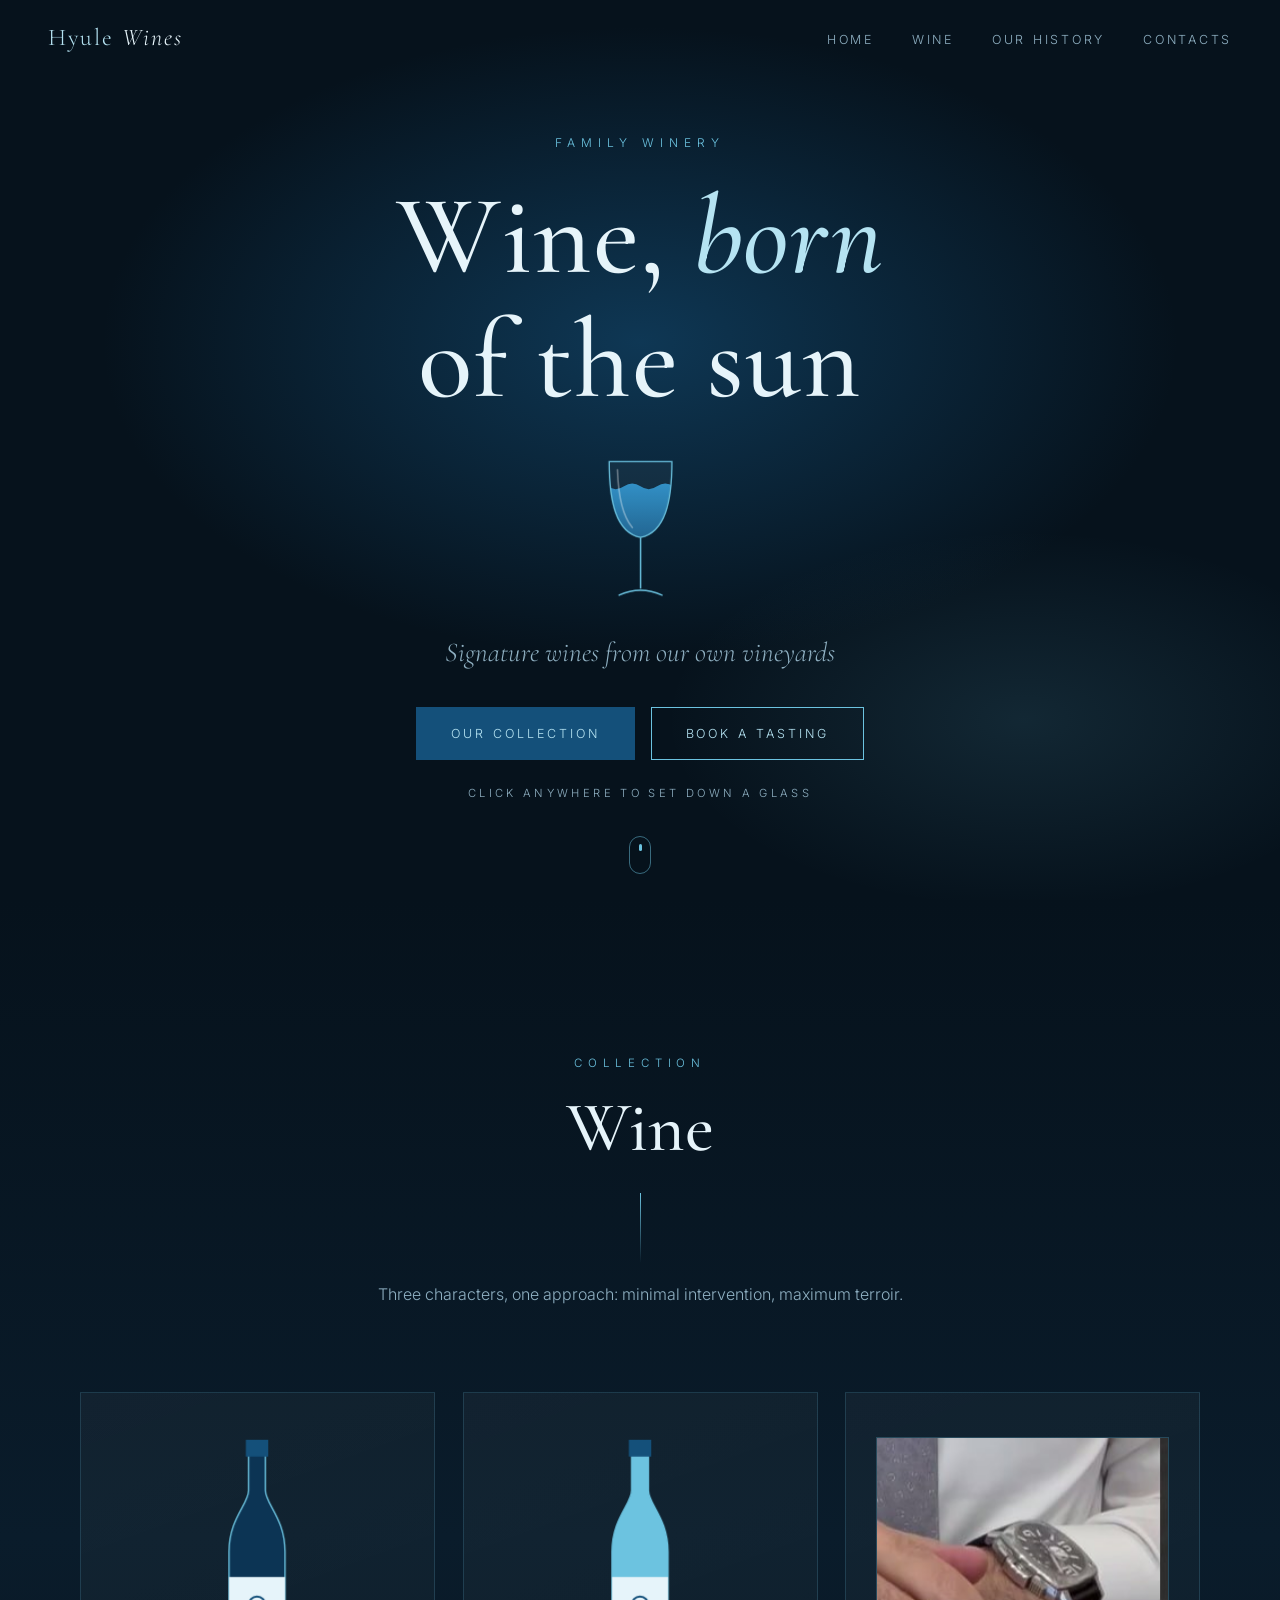
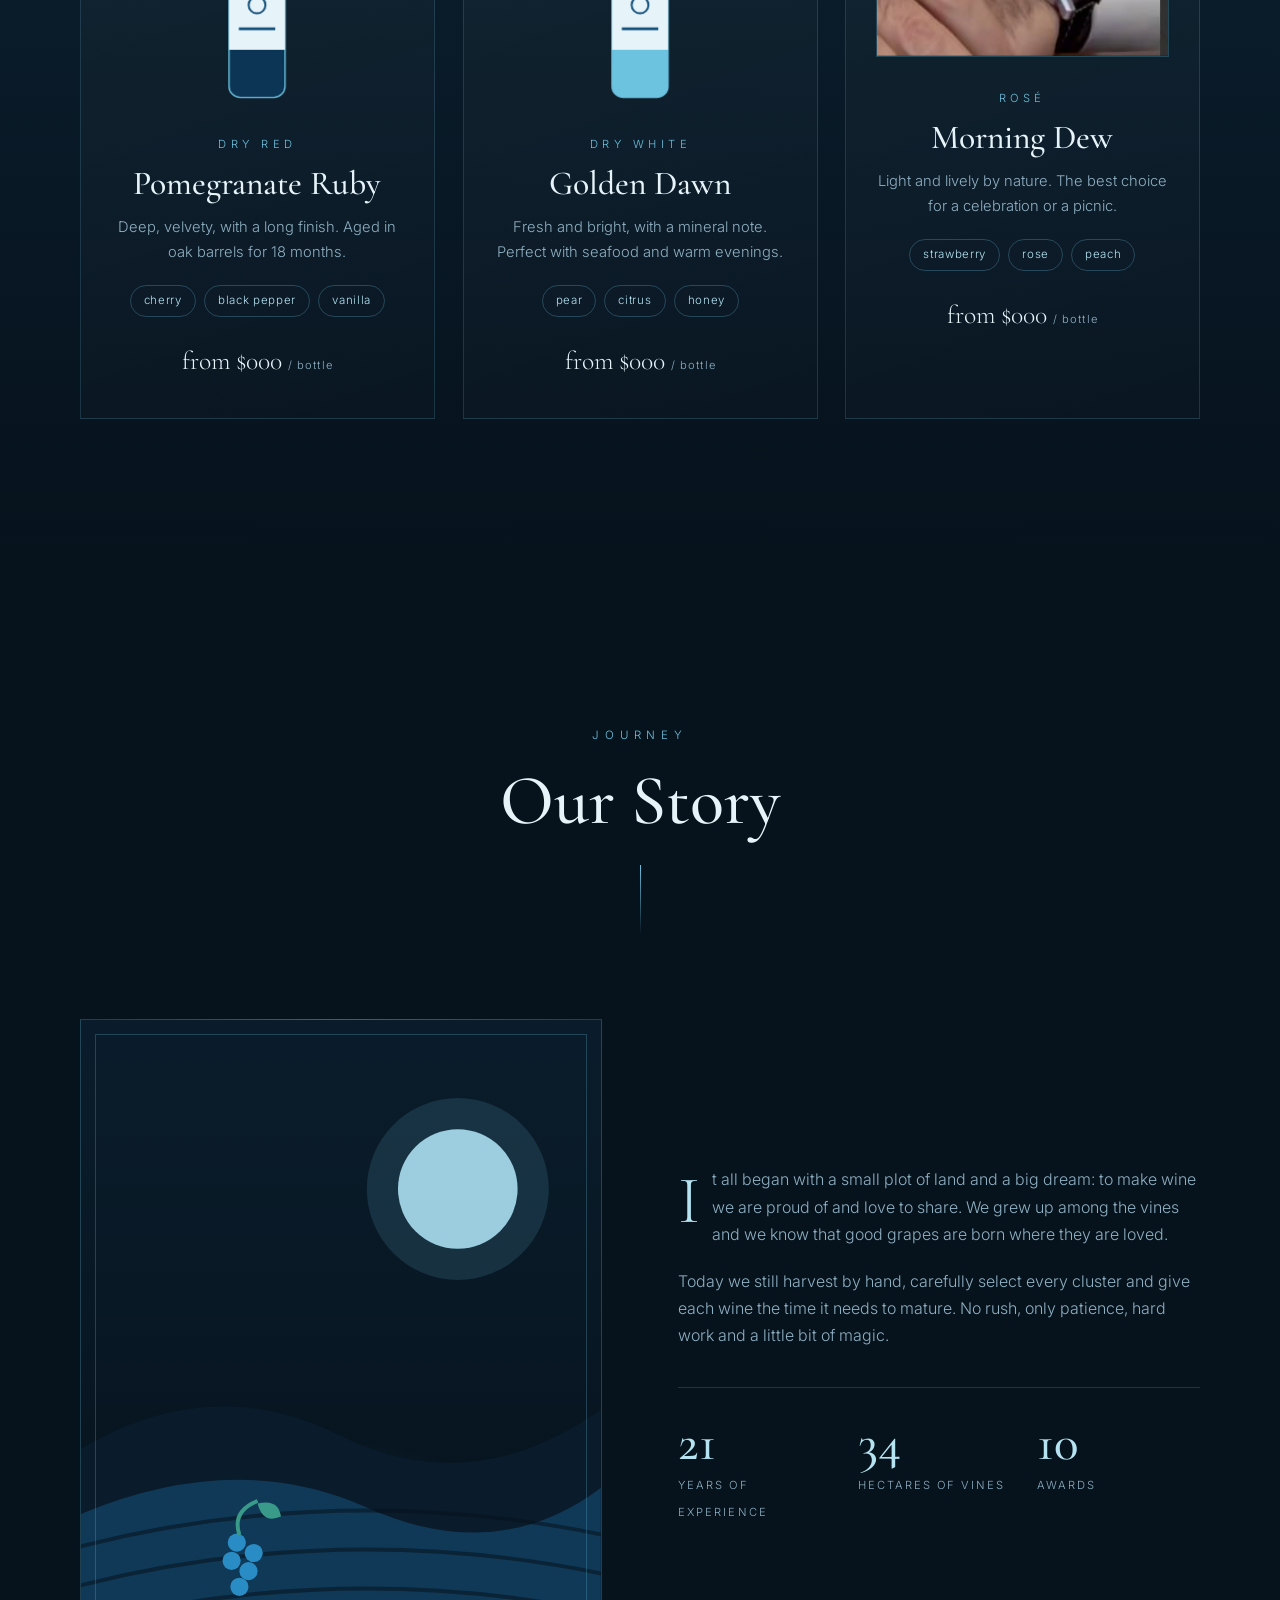
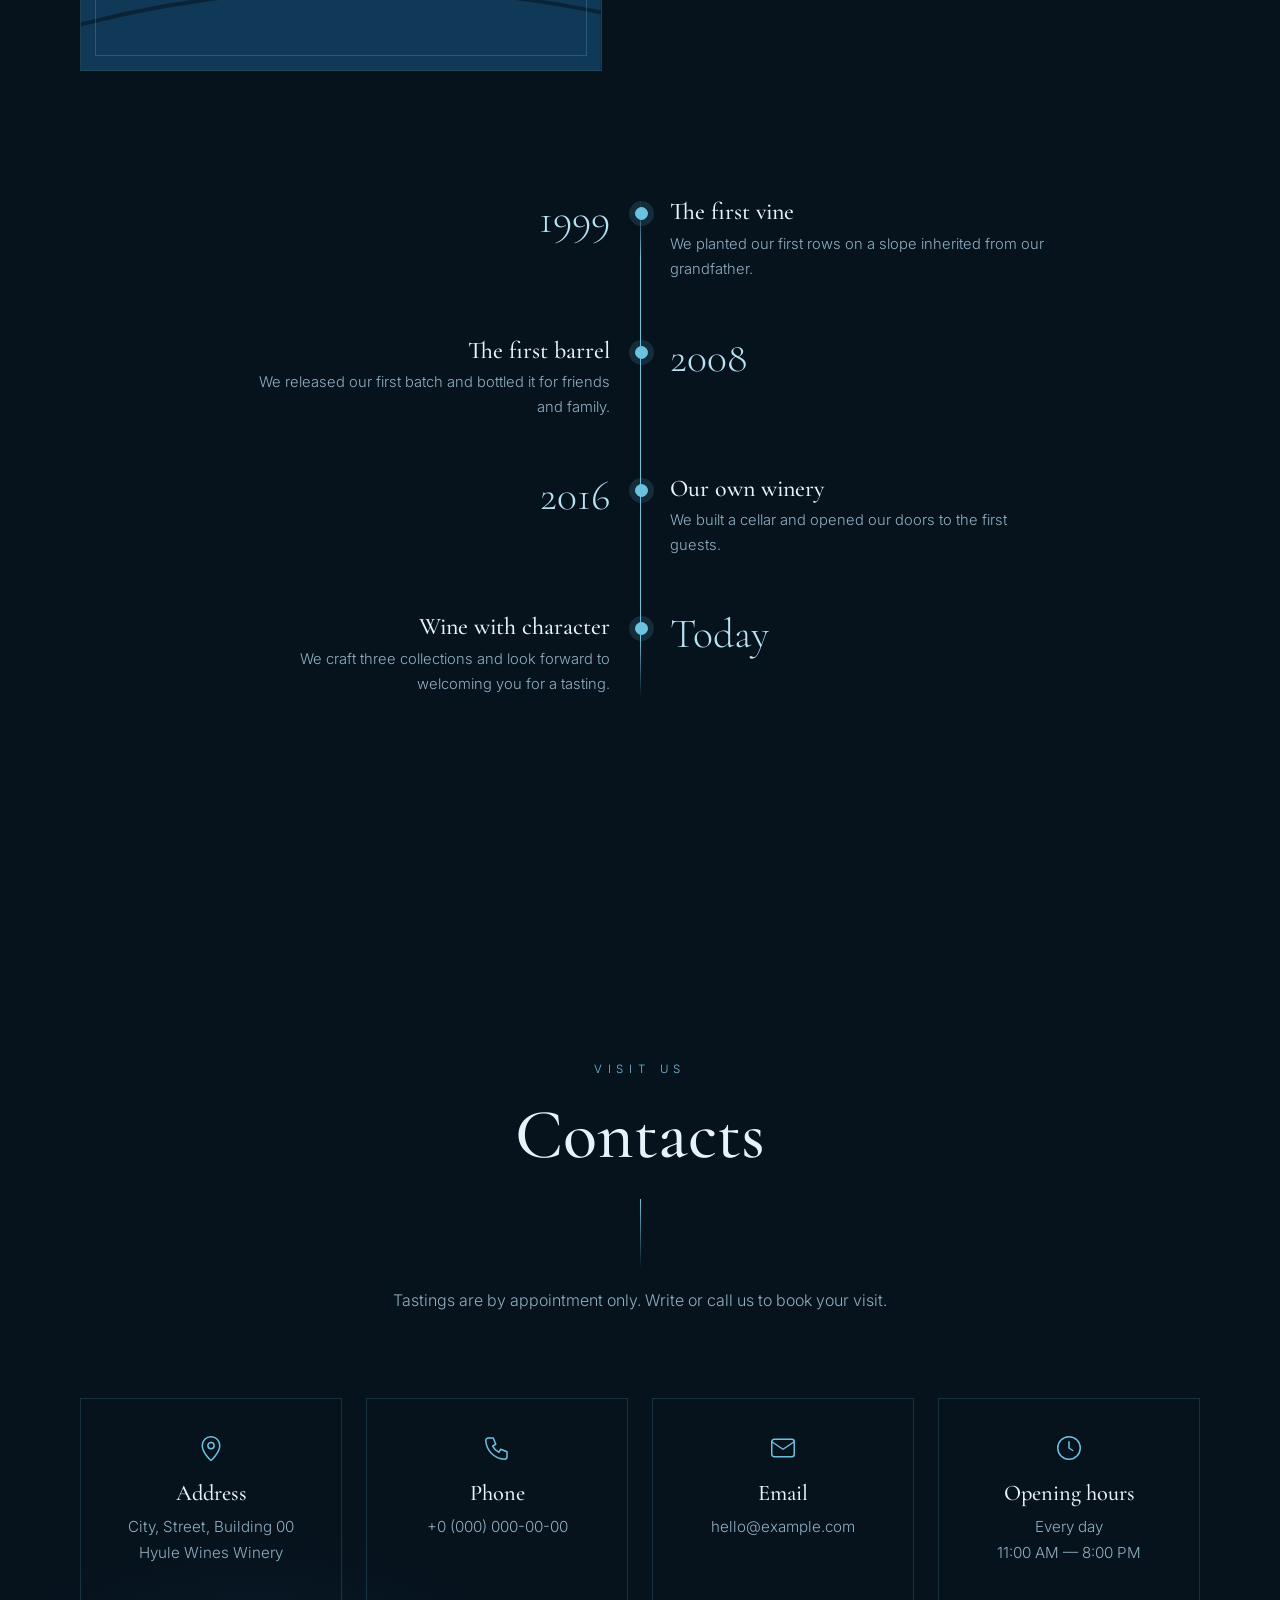
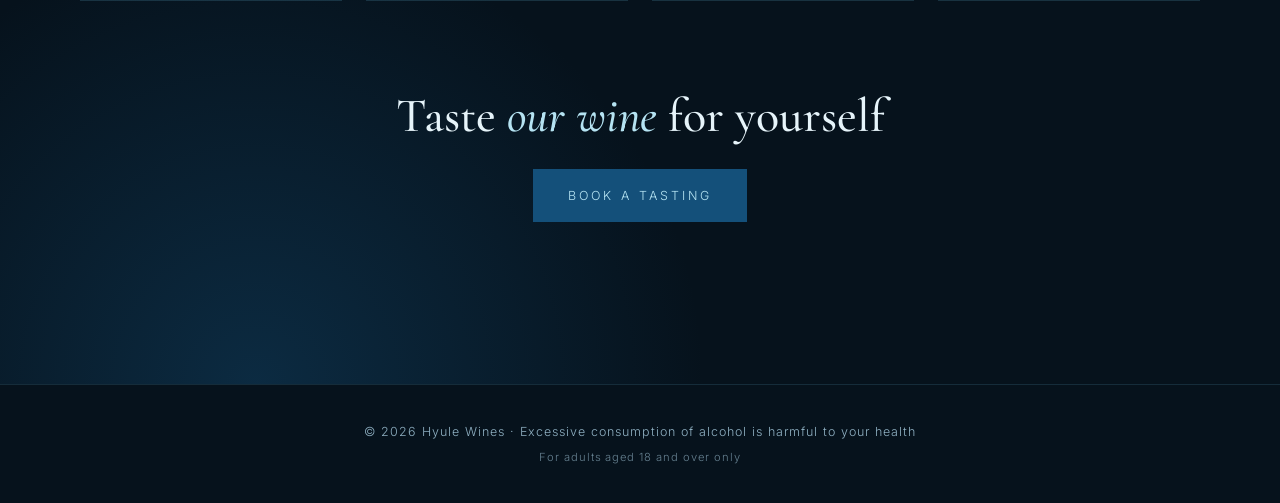
==== commit 5a9f6d8f: "Add files via upload" ====
--- a/index.html
+++ b/index.html
@@ -23,6 +23,32 @@
   (everything is stored in content.json). The text below is only a fallback
   that is shown if content.json cannot be loaded.
 -->
+<!-- "Under construction" screen. Turned on/off in the admin panel (first section). -->
+<div class="cn" id="construction">
+  <div class="cn-tape top" aria-hidden="true"></div>
+  <div class="cn-card">
+    <div class="cn-logo"><span data-k="brand.first">Hyule</span> <span class="alt" data-k="brand.second">Wines</span></div>
+    <div class="cn-glass" aria-hidden="true">
+      <svg viewBox="0 0 120 190">
+        <defs>
+          <linearGradient id="cwg" x1="0" y1="0" x2="0" y2="1"><stop offset="0" style="stop-color:var(--wine-light)"/><stop offset="1" style="stop-color:var(--wine)"/></linearGradient>
+          <clipPath id="cbowl"><path d="M22 14 H98 C98 62 90 100 60 106 C30 100 22 62 22 14Z"/></clipPath>
+        </defs>
+        <g clip-path="url(#cbowl)"><g class="wine-fill"><path class="wave" d="M-40 44 q10 -7 20 0 t20 0 t20 0 t20 0 t20 0 t20 0 t20 0 t20 0 t20 0 V130 H-40Z" fill="url(#cwg)"/></g></g>
+        <path class="gl-stroke" d="M22 14 H98 C98 62 90 100 60 106 C30 100 22 62 22 14Z" fill="rgba(255,255,255,.04)" stroke-width="1.6"/>
+        <path class="gl-stroke" d="M60 106 V168" fill="none" stroke-width="1.8"/>
+        <path class="gl-stroke" d="M34 176 Q60 164 86 176" fill="none" stroke-width="1.8" stroke-linecap="round"/>
+      </svg>
+    </div>
+    <p class="cn-eyebrow" data-k="construction.eyebrow">Coming soon</p>
+    <h1 class="cn-title" data-k="construction.title">Under Construction</h1>
+    <p class="cn-msg" data-k="construction.message">Our new website is on its way.&#10;Something good is aging in the cellar.</p>
+    <div class="cn-bar" aria-hidden="true"><i></i></div>
+    <a class="cn-contact" id="cnContact" data-k="construction.contact" hidden></a>
+  </div>
+  <div class="cn-tape bottom" aria-hidden="true"></div>
+</div>
+
 <div id="progress"></div>
 
 <nav id="nav">
--- a/style.css
+++ b/style.css
@@ -53,7 +53,7 @@
 /* Hero */
 .hero{
   min-height:100svh;position:relative;display:grid;place-items:center;text-align:center;
-  padding:120px 20px 80px;overflow:hidden;
+  padding:clamp(84px,12vh,120px) 20px clamp(56px,8vh,80px);overflow:hidden;
   background:
     radial-gradient(60% 50% at 50% 38%,rgba(var(--wine-rgb),.6),transparent 70%),
     radial-gradient(40% 30% at 80% 80%,rgba(var(--gold-rgb),.12),transparent 70%),
@@ -67,19 +67,19 @@
   font-size:.75rem;letter-spacing:.5em;text-transform:uppercase;color:var(--gold);
   opacity:0;animation:fadeUp 1.2s .2s var(--ease) forwards;
 }
-.hero h1{font-size:clamp(3.2rem,10vw,7.5rem);margin:22px 0 8px;letter-spacing:.01em}
+.hero h1{font-size:clamp(2.7rem,min(10vw,12.5vh),7.5rem);margin:clamp(10px,2.4vh,22px) 0 8px;letter-spacing:.01em}
 .hero h1 .ch{display:inline-block;opacity:0;transform:translateY(60%) rotate(4deg);filter:blur(8px);animation:charIn 1.1s var(--ease) forwards}
 .hero h1 em{color:var(--gold-soft);font-style:italic}
 .tagline{
   font-family:'Cormorant Garamond',serif;font-style:italic;font-size:clamp(1.2rem,2.6vw,1.7rem);color:var(--muted);
   opacity:0;animation:fadeUp 1.2s 1.4s var(--ease) forwards;
 }
-.glass-wrap{margin:34px auto 30px;width:120px;opacity:0;animation:fadeUp 1.4s 1s var(--ease) forwards}
-.glass{animation:floaty 6s ease-in-out infinite}
+.glass-wrap{margin:clamp(12px,3vh,34px) auto clamp(12px,2.6vh,30px);width:clamp(64px,11vh,120px);opacity:0;animation:fadeUp 1.4s 1s var(--ease) forwards}
+.glass{width:100%;height:auto;animation:floaty 6s ease-in-out infinite}
 .wine-fill{animation:fill 3.2s 1.6s var(--ease) both}
 .wave{animation:wave 3s linear infinite}
 .gl-stroke{stroke:var(--gold)}
-.btns{display:flex;gap:16px;justify-content:center;flex-wrap:wrap;margin-top:34px;opacity:0;animation:fadeUp 1.2s 1.8s var(--ease) forwards}
+.btns{display:flex;gap:16px;justify-content:center;flex-wrap:wrap;margin-top:clamp(18px,3.4vh,34px);opacity:0;animation:fadeUp 1.2s 1.8s var(--ease) forwards}
 .btn{
   position:relative;overflow:hidden;
   display:inline-block;padding:15px 34px;border:1px solid var(--gold);color:var(--gold-soft);
@@ -123,7 +123,7 @@
   opacity:0;animation:cup 1.9s var(--ease) both;
 }
 .mark .drip{inset:auto;width:var(--d);height:var(--d);left:var(--dx);top:var(--dy);background:rgba(var(--gold-rgb),.5);opacity:0;animation:stain 22s .9s ease-out both}
-.hint{margin-top:26px;font-size:.7rem;letter-spacing:.3em;text-transform:uppercase;color:var(--muted);opacity:0;animation:fadeUp 1.2s 2.4s var(--ease) forwards}
+.hint{margin-top:clamp(12px,2.6vh,26px);font-size:.7rem;letter-spacing:.3em;text-transform:uppercase;color:var(--muted);opacity:0;animation:fadeUp 1.2s 2.4s var(--ease) forwards}
 
 /* Sections */
 section{padding:clamp(80px,12vw,160px) 0;position:relative}
@@ -152,6 +152,7 @@
   will-change:transform;
 }
 .card.reveal{transition:border-color .4s,box-shadow .5s,opacity 1.1s var(--ease),transform 1.1s var(--ease);transition-delay:var(--d,0s)}
+.card.reveal.settled{transition:border-color .4s,box-shadow .5s,transform .25s ease-out,opacity .3s;transition-delay:0s}
 .card::before{
   content:"";position:absolute;inset:0;pointer-events:none;
   background:radial-gradient(260px circle at var(--mx,50%) var(--my,0%),rgba(var(--gold-rgb),.16),transparent 60%);
@@ -226,6 +227,7 @@
   transition:transform .5s var(--ease),border-color .4s,background .4s,opacity 1.1s var(--ease);
 }
 .c-item.reveal{transition:transform .5s var(--ease),border-color .4s,background .4s,opacity 1.1s var(--ease);transition-delay:var(--d,0s)}
+.c-item.reveal.settled{transition:transform .5s var(--ease),border-color .4s,background .4s;transition-delay:0s}
 .c-item:hover{transform:translateY(-8px);border-color:var(--gold);background:rgba(var(--gold-rgb),.05)}
 .c-item svg{width:30px;height:30px;margin:0 auto 18px;stroke:var(--gold);fill:none;stroke-width:1.2;stroke-linecap:round;stroke-linejoin:round}
 .c-item h3{font-size:1.4rem;margin-bottom:8px}
@@ -238,6 +240,35 @@
 
 footer{padding:36px 0;border-top:1px solid rgba(var(--gold-rgb),.15);text-align:center;font-size:.78rem;color:var(--muted);letter-spacing:.08em}
 footer .warn{display:block;margin-top:6px;font-size:.7rem;opacity:.7}
+
+/* Under construction screen (shown instead of the site while content.json has construction.enabled = true) */
+.cn{position:fixed;inset:0;z-index:200;display:none;flex-direction:column;align-items:center;overflow:auto;padding:48px 20px;
+  background:
+    radial-gradient(60% 50% at 50% 40%,rgba(var(--wine-rgb),.6),transparent 70%),
+    radial-gradient(40% 30% at 80% 85%,rgba(var(--gold-rgb),.12),transparent 70%),
+    var(--bg)}
+html.construction-on .cn{display:flex}
+html.construction-on nav,html.construction-on header.hero,html.construction-on main,html.construction-on footer,html.construction-on #progress{display:none!important}
+.cn [hidden]{display:none!important}
+.cn-tape{position:fixed;left:0;right:0;height:14px;overflow:hidden;z-index:1;box-shadow:0 0 24px rgba(var(--gold-rgb),.25)}
+.cn-tape.top{top:0}.cn-tape.bottom{bottom:0}
+.cn-tape::before{content:"";position:absolute;top:0;bottom:0;left:-60px;right:-60px;background:repeating-linear-gradient(-45deg,var(--gold) 0 18px,var(--bg) 18px 36px);opacity:.9;animation:tape 2.4s linear infinite}
+.cn-card{position:relative;margin:auto;width:min(640px,100%);text-align:center;padding:clamp(34px,6vw,64px) clamp(22px,5vw,56px);
+  border:1px solid rgba(var(--gold-rgb),.3);background:linear-gradient(160deg,rgba(255,255,255,.05),rgba(255,255,255,.01));box-shadow:0 40px 80px -30px rgba(0,0,0,.8)}
+.cn-card::before{content:"";position:absolute;inset:10px;border:1px solid rgba(var(--gold-rgb),.16);pointer-events:none}
+.cn-logo{font-family:'Cormorant Garamond',serif;font-size:1.5rem;letter-spacing:.08em;color:var(--gold-soft);opacity:0;animation:fadeUp 1s .1s var(--ease) forwards}
+.cn-logo .alt{color:var(--cream);font-style:italic}
+.cn-glass{width:60px;margin:22px auto 10px;opacity:0;animation:fadeUp 1s .3s var(--ease) forwards}
+.cn-glass svg{width:100%;height:auto;animation:floaty 6s ease-in-out infinite}
+.cn-eyebrow{font-size:.75rem;letter-spacing:.5em;text-transform:uppercase;color:var(--gold);opacity:0;animation:fadeUp 1s .5s var(--ease) forwards}
+.cn-title{font-size:clamp(2.6rem,9vw,5rem);margin:14px 0;opacity:0;animation:fadeUp 1s .7s var(--ease) forwards}
+.cn-msg{color:var(--muted);max-width:440px;margin:0 auto;white-space:pre-line;opacity:0;animation:fadeUp 1s .9s var(--ease) forwards}
+.cn-bar{width:min(240px,70%);height:2px;margin:30px auto 0;background:rgba(var(--gold-rgb),.18);overflow:hidden;opacity:0;animation:fadeUp 1s 1.1s var(--ease) forwards}
+.cn-bar i{display:block;height:100%;width:40%;background:linear-gradient(90deg,transparent,var(--gold),transparent);animation:sweep 2.2s ease-in-out infinite}
+.cn-contact{display:inline-block;margin-top:26px;font-size:.78rem;letter-spacing:.22em;text-transform:uppercase;color:var(--gold-soft);opacity:0;animation:fadeUp 1s 1.3s var(--ease) forwards}
+a.cn-contact:hover{color:var(--cream)}
+@keyframes tape{to{transform:translateX(50.91px)}}
+@keyframes sweep{from{transform:translateX(-100%)}to{transform:translateX(260%)}}
 
 /* Keyframes */
 @keyframes fadeUp{from{opacity:0;transform:translateY(30px)}to{opacity:1;transform:none}}
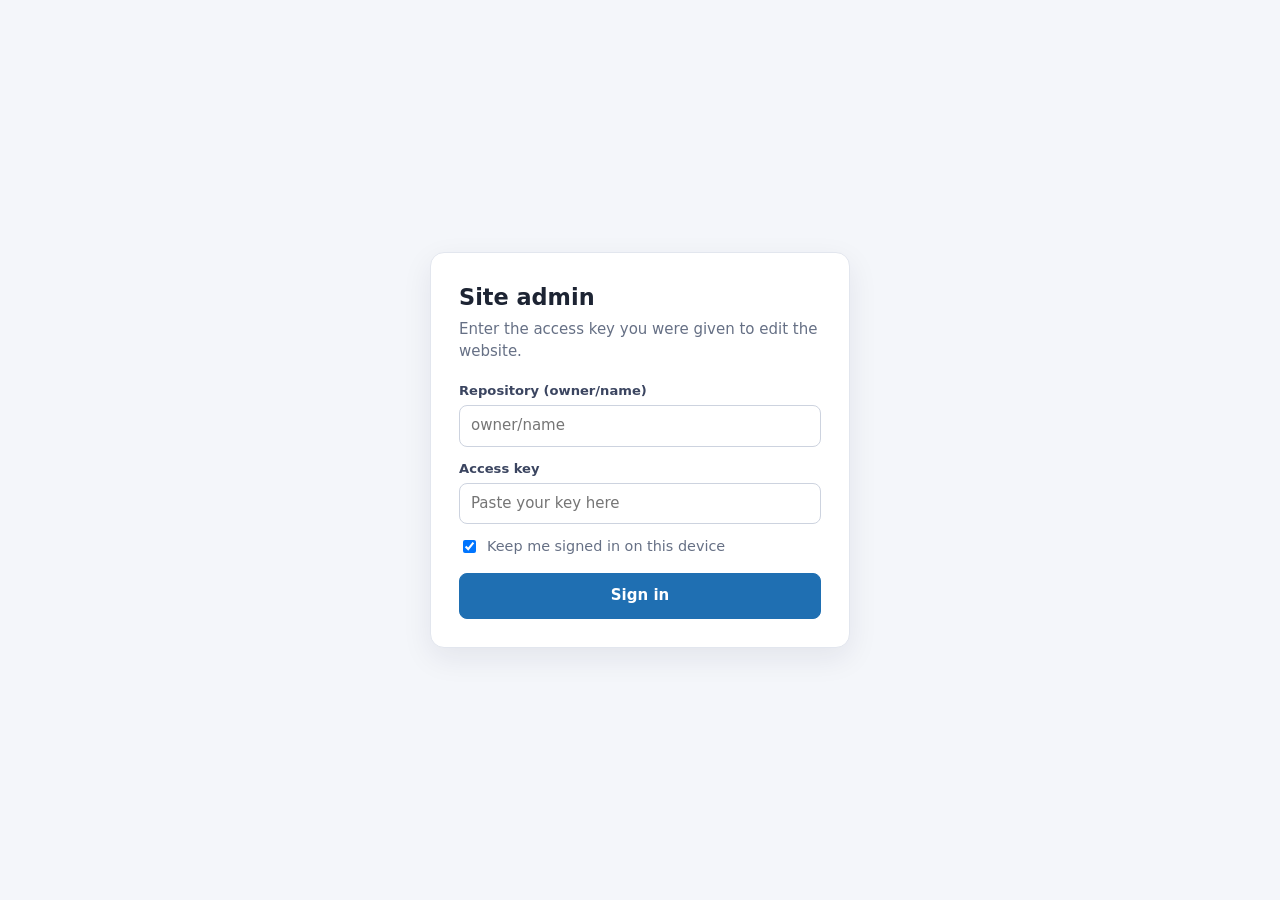
==== commit ae9c0b47: "Add files via upload" ====
--- a/index.html
+++ b/index.html
@@ -3,249 +3,623 @@
 <head>
 <meta charset="utf-8">
 <meta name="viewport" content="width=device-width, initial-scale=1">
-<title>Hyule Wines — wine with character</title>
-<meta name="description" id="metaDesc" content="Family winery: signature wines made from grapes grown in our own vineyards. Tastings, our story, contacts.">
-<meta name="theme-color" id="metaTheme" content="#06121c">
-<meta property="og:title" id="ogTitle" content="Hyule Wines — wine with character">
-<meta property="og:description" id="ogDesc" content="Signature wines from our own vineyards. Come visit us for a tasting.">
-<meta property="og:type" content="website">
-<link rel="icon" href="data:image/svg+xml,%3Csvg xmlns='http://www.w3.org/2000/svg' viewBox='0 0 100 100'%3E%3Ccircle cx='50' cy='50' r='46' fill='%2314507a'/%3E%3Ccircle cx='50' cy='50' r='46' fill='none' stroke='%236cc3e0' stroke-width='4'/%3E%3C/svg%3E">
-<link rel="preconnect" href="https://fonts.googleapis.com">
-<link rel="preconnect" href="https://fonts.gstatic.com" crossorigin>
-<link href="https://fonts.googleapis.com/css2?family=Cormorant+Garamond:ital,wght@0,400;0,500;0,600;1,400;1,500&family=Inter:wght@300;400;500&display=swap" rel="stylesheet">
-<link rel="stylesheet" href="style.css">
-<!-- Hide the page for a moment while content.json loads, so nothing flashes. Safety timeout shows it anyway. -->
-<script>document.documentElement.classList.add('loading');setTimeout(function(){document.documentElement.classList.remove('loading')},3000);</script>
+<meta name="robots" content="noindex,nofollow">
+<title>Site admin</title>
+<style>
+  :root{--ink:#1d2433;--mute:#667085;--line:#e2e6ee;--bg:#f4f6fa;--card:#fff;--brand:#1f6fb2;--brand-d:#165a93;--ok:#13734a;--err:#b3261e;--warn:#8a5a00}
+  *{box-sizing:border-box}
+  [hidden]{display:none!important}
+  html,body{margin:0;height:100%}
+  body{font:15px/1.45 system-ui,-apple-system,"Segoe UI",Roboto,sans-serif;color:var(--ink);background:var(--bg)}
+  button{font:inherit;cursor:pointer}
+  input,textarea{font:inherit;color:inherit}
+
+  /* Login */
+  .login{min-height:100%;display:grid;place-items:center;padding:24px}
+  .login .box{width:min(420px,100%);background:var(--card);border:1px solid var(--line);border-radius:14px;padding:28px;box-shadow:0 10px 30px rgba(20,30,60,.08)}
+  .login h1{margin:0 0 6px;font-size:1.4rem}
+  .login p{margin:0 0 18px;color:var(--mute)}
+
+  /* App layout */
+  .app{display:grid;grid-template-columns:minmax(420px,500px) 1fr;height:100vh}
+  .panel{display:flex;flex-direction:column;min-height:0;background:var(--card);border-right:1px solid var(--line)}
+  .bar{display:flex;align-items:center;gap:8px;padding:12px 16px;border-bottom:1px solid var(--line);flex-wrap:wrap}
+  .bar h1{font-size:1.05rem;margin:0;flex:1;white-space:nowrap}
+  .dirty{font-size:.8rem;color:var(--warn);background:#fff4d6;border-radius:99px;padding:2px 10px}
+  #status{margin:10px 16px 0;padding:10px 12px;border-radius:8px;font-size:.9rem;background:#eef2fb;color:#2a3b66}
+  #status.ok{background:#e4f6ec;color:var(--ok)} #status.err{background:#fdecea;color:var(--err)}
+  #status a{color:inherit;font-weight:600}
+  #form{flex:1;overflow:auto;padding:12px 16px 40px}
+
+  .state{margin:10px 16px 0;padding:8px 12px;border-radius:8px;font-size:.85rem;font-weight:600}
+  .state.warn{background:#fff4d6;color:var(--warn)} .state.live{background:#e4f6ec;color:var(--ok)}
+  .check{display:flex;gap:10px;align-items:flex-start;padding:12px;border:1px solid #f0d9a0;border-radius:10px;background:#fff8e6;font-weight:600;cursor:pointer}
+  .check input{width:20px;height:20px;margin:1px 0 0;flex:none}
+
+  /* Buttons */
+  .btn{border:1px solid var(--line);background:#fff;border-radius:8px;padding:8px 14px;color:var(--ink)}
+  .btn:hover{background:#f3f5fa}
+  .btn.primary{background:var(--brand);border-color:var(--brand);color:#fff;font-weight:600}
+  .btn.primary:hover{background:var(--brand-d)}
+  .btn.primary:disabled{opacity:.55;cursor:default}
+  .btn.ghost{background:transparent}
+  .btn.small{padding:4px 9px;font-size:.85rem}
+
+  /* Groups */
+  details.grp{border:1px solid var(--line);border-radius:12px;margin:0 0 12px;background:#fff}
+  details.grp>summary{cursor:pointer;padding:13px 16px;font-weight:650;list-style:none;display:flex;justify-content:space-between;align-items:center}
+  details.grp>summary::after{content:"▾";color:var(--mute);transition:transform .2s}
+  details.grp[open]>summary::after{transform:rotate(180deg)}
+  details>summary::-webkit-details-marker{display:none}
+  .grp-body{padding:2px 16px 16px;display:grid;gap:14px}
+
+  /* Fields */
+  .fld{display:grid;gap:5px}
+  .lab{font-size:.82rem;font-weight:600;color:#3b4560}
+  .help{font-size:.78rem;color:var(--mute)}
+  input[type=text],input[type=password],textarea{width:100%;border:1px solid #cdd3df;border-radius:8px;padding:9px 11px;background:#fff}
+  textarea{resize:vertical;min-height:72px}
+  input[type=text]:focus,input[type=password]:focus,textarea:focus{outline:2px solid #b9d7f3;border-color:var(--brand)}
+  input[type=color]{width:100%;height:40px;padding:3px;border:1px solid #cdd3df;border-radius:8px;background:#fff;cursor:pointer}
+  .colors{display:grid;grid-template-columns:1fr 1fr;gap:12px}
+  .presets{display:flex;flex-wrap:wrap;gap:8px}
+  .preset{display:flex;align-items:center;gap:8px;padding:6px 10px;border:1px solid var(--line);border-radius:8px;background:#fff}
+  .preset:hover{border-color:var(--brand)}
+  .sw{display:inline-flex}.sw i{width:14px;height:22px;display:block}
+  .sw i:first-child{border-radius:4px 0 0 4px}.sw i:last-child{border-radius:0 4px 4px 0}
+
+  /* Images */
+  .imgrow{display:flex;align-items:center;gap:10px;flex-wrap:wrap}
+  .thumb{width:84px;height:64px;object-fit:cover;border-radius:8px;border:1px solid var(--line);background:#eef0f5}
+
+  /* Lists */
+  .list{display:grid;gap:10px}
+  details.item{border:1px solid var(--line);border-radius:10px;background:#fafbfd}
+  details.item>summary{cursor:pointer;padding:9px 12px;display:flex;align-items:center;gap:8px;list-style:none}
+  details.item>summary .lbl{flex:1;font-weight:600;overflow:hidden;text-overflow:ellipsis;white-space:nowrap}
+  details.item .body{padding:4px 12px 14px;display:grid;gap:12px}
+  .tools{display:flex;gap:4px}
+
+  /* Preview */
+  .pv{display:flex;flex-direction:column;min-width:0;background:#dfe4ee}
+  .pvbar{display:flex;gap:8px;align-items:center;padding:10px 14px;border-bottom:1px solid var(--line);background:#eef1f7}
+  .pvbar span{flex:1;color:var(--mute);font-size:.85rem}
+  .frame{flex:1;display:flex;justify-content:center;min-height:0;padding:0}
+  .frame iframe{width:100%;height:100%;border:0;background:#06121c}
+  .pv.phone .frame{padding:16px 0}
+  .pv.phone iframe{width:390px;max-width:100%;border-radius:18px;box-shadow:0 8px 30px rgba(0,0,0,.25)}
+  .only-mobile{display:none}
+
+  @media (max-width:900px){
+    .app{grid-template-columns:1fr}
+    .pv{position:fixed;inset:0;z-index:50;display:none}
+    .app.showpv .pv{display:flex}
+    .only-mobile{display:inline-block}
+    .only-desktop{display:none}
+  }
+</style>
 </head>
 <body>
-<!--
-  TEXTS, PHOTOS AND COLORS are NOT edited here. Use the admin panel at /admin/
-  (everything is stored in content.json). The text below is only a fallback
-  that is shown if content.json cannot be loaded.
--->
-<!-- "Under construction" screen. Turned on/off in the admin panel (first section). -->
-<div class="cn" id="construction">
-  <div class="cn-tape top" aria-hidden="true"></div>
-  <div class="cn-card">
-    <div class="cn-logo"><span data-k="brand.first">Hyule</span> <span class="alt" data-k="brand.second">Wines</span></div>
-    <div class="cn-glass" aria-hidden="true">
-      <svg viewBox="0 0 120 190">
-        <defs>
-          <linearGradient id="cwg" x1="0" y1="0" x2="0" y2="1"><stop offset="0" style="stop-color:var(--wine-light)"/><stop offset="1" style="stop-color:var(--wine)"/></linearGradient>
-          <clipPath id="cbowl"><path d="M22 14 H98 C98 62 90 100 60 106 C30 100 22 62 22 14Z"/></clipPath>
-        </defs>
-        <g clip-path="url(#cbowl)"><g class="wine-fill"><path class="wave" d="M-40 44 q10 -7 20 0 t20 0 t20 0 t20 0 t20 0 t20 0 t20 0 t20 0 t20 0 V130 H-40Z" fill="url(#cwg)"/></g></g>
-        <path class="gl-stroke" d="M22 14 H98 C98 62 90 100 60 106 C30 100 22 62 22 14Z" fill="rgba(255,255,255,.04)" stroke-width="1.6"/>
-        <path class="gl-stroke" d="M60 106 V168" fill="none" stroke-width="1.8"/>
-        <path class="gl-stroke" d="M34 176 Q60 164 86 176" fill="none" stroke-width="1.8" stroke-linecap="round"/>
-      </svg>
+
+<!-- ============ Sign in ============ -->
+<div id="login" class="login" hidden>
+  <form class="box" id="loginForm" autocomplete="off">
+    <h1>Site admin</h1>
+    <p>Enter the access key you were given to edit the website.</p>
+    <div class="fld" id="repoRow" hidden style="margin-bottom:12px">
+      <label class="lab" for="repoIn">Repository (owner/name)</label>
+      <input type="text" id="repoIn" placeholder="owner/name">
     </div>
-    <p class="cn-eyebrow" data-k="construction.eyebrow">Coming soon</p>
-    <h1 class="cn-title" data-k="construction.title">Under Construction</h1>
-    <p class="cn-msg" data-k="construction.message">Our new website is on its way.&#10;Something good is aging in the cellar.</p>
-    <div class="cn-bar" aria-hidden="true"><i></i></div>
-    <a class="cn-contact" id="cnContact" data-k="construction.contact" hidden></a>
-  </div>
-  <div class="cn-tape bottom" aria-hidden="true"></div>
+    <div class="fld" style="margin-bottom:12px">
+      <label class="lab" for="tokIn">Access key</label>
+      <input type="password" id="tokIn" placeholder="Paste your key here" autocomplete="off" spellcheck="false">
+    </div>
+    <label style="display:flex;gap:8px;align-items:center;margin:4px 0 16px;color:var(--mute);font-size:.9rem">
+      <input type="checkbox" id="remember" checked> Keep me signed in on this device
+    </label>
+    <button class="btn primary" style="width:100%;padding:11px" id="loginBtn">Sign in</button>
+    <div id="loginErr" style="margin-top:14px;color:var(--err);font-size:.9rem" hidden></div>
+  </form>
 </div>
 
-<div id="progress"></div>
-
-<nav id="nav">
-  <a href="#top" class="logo"><span data-k="brand.first">Hyule</span> <span class="alt" data-k="brand.second">Wines</span></a>
-  <ul class="links">
-    <li><a href="#top" data-k="nav.home">Home</a></li>
-    <li><a href="#wine" data-k="nav.wine">Wine</a></li>
-    <li><a href="#story" data-k="nav.story">Our Story</a></li>
-    <li><a href="#contacts" data-k="nav.contacts">Contacts</a></li>
-  </ul>
-</nav>
-
-<header class="hero" id="top">
-  <div class="hero-bg" id="heroBg"></div>
-  <div class="rings" id="rings" aria-hidden="true"></div>
-  <div class="hero-inner">
-    <p class="eyebrow" data-k="hero.eyebrow">Family winery</p>
-    <h1 id="title"><span data-k="hero.title1">Wine,</span> <em data-k="hero.title2">born</em><br><span data-k="hero.title3">of the sun</span></h1>
-
-    <div class="glass-wrap" aria-hidden="true">
-      <svg class="glass" viewBox="0 0 120 190" width="120" height="190">
-        <defs>
-          <linearGradient id="wg" x1="0" y1="0" x2="0" y2="1">
-            <stop offset="0" style="stop-color:var(--wine-light)"/><stop offset="1" style="stop-color:var(--wine)"/>
-          </linearGradient>
-          <clipPath id="bowl"><path d="M22 14 H98 C98 62 90 100 60 106 C30 100 22 62 22 14Z"/></clipPath>
-        </defs>
-        <g clip-path="url(#bowl)">
-          <g class="wine-fill">
-            <path class="wave" d="M-40 44 q10 -7 20 0 t20 0 t20 0 t20 0 t20 0 t20 0 t20 0 t20 0 t20 0 V130 H-40Z" fill="url(#wg)"/>
-          </g>
-        </g>
-        <path class="gl-stroke" d="M22 14 H98 C98 62 90 100 60 106 C30 100 22 62 22 14Z" fill="rgba(255,255,255,.04)" stroke-width="1.6"/>
-        <path d="M32 24 C33 55 38 80 50 94" fill="none" stroke="rgba(255,255,255,.35)" stroke-width="2" stroke-linecap="round"/>
-        <path class="gl-stroke" d="M60 106 V168" fill="none" stroke-width="1.8"/>
-        <path class="gl-stroke" d="M34 176 Q60 164 86 176" fill="none" stroke-width="1.8" stroke-linecap="round"/>
-      </svg>
+<!-- ============ Editor ============ -->
+<div id="app" class="app" hidden>
+  <aside class="panel">
+    <div class="bar">
+      <h1>Site admin</h1>
+      <span class="dirty" id="dirty" hidden>Unsaved</span>
+      <button class="btn only-mobile" id="showPv">Preview</button>
+      <button class="btn primary" id="saveBtn">Save &amp; publish</button>
+      <button class="btn ghost small" id="logout">Log out</button>
     </div>
-
-    <p class="tagline" data-k="hero.tagline">Signature wines from our own vineyards</p>
-    <div class="btns">
-      <a href="#wine" class="btn solid" data-k="hero.btn1">Our Collection</a>
-      <a href="#contacts" class="btn" data-k="hero.btn2">Book a Tasting</a>
+    <div id="siteState" class="state"></div>
+    <div id="status" hidden></div>
+    <div id="form"></div>
+  </aside>
+  <section class="pv" id="pvBox">
+    <div class="pvbar">
+      <span>Live preview (not published until you press “Save &amp; publish”)</span>
+      <button class="btn small only-desktop" id="modeDesk">Desktop</button>
+      <button class="btn small only-desktop" id="modePhone">Phone</button>
+      <button class="btn small only-mobile" id="hidePv">← Back to editing</button>
     </div>
-    <p class="hint" id="hint" data-k="hero.hint">Click anywhere to set down a glass</p>
-  </div>
-  <div class="scroll-hint" aria-hidden="true"></div>
-</header>
-
-<main>
-  <!-- WINE -->
-  <section id="wine">
-    <div class="wrap">
-      <div class="sec-head reveal">
-        <small data-k="wine.kicker">Collection</small>
-        <h2 data-k="wine.title">Wine</h2>
-        <div class="line"></div>
-        <p data-k="wine.intro">Three characters, one approach: minimal intervention, maximum terroir.</p>
-      </div>
-
-      <div class="cards" id="wineCards">
-        <article class="card reveal" style="--d:0s">
-          <svg class="bottle" viewBox="0 0 60 190" aria-hidden="true"><path d="M24 4h12v34c0 10 14 20 14 44v96a8 8 0 0 1-8 8H18a8 8 0 0 1-8-8V82c0-24 14-34 14-44Z" style="fill:#0c3454"/><path d="M24 4h12v34c0 10 14 20 14 44v96a8 8 0 0 1-8 8H18a8 8 0 0 1-8-8V82c0-24 14-34 14-44Z" style="fill:none;stroke:var(--gold)" stroke-width="1"/><rect x="10" y="100" width="40" height="52" style="fill:var(--cream)"/><circle cx="30" cy="120" r="6" style="fill:none;stroke:var(--wine)" stroke-width="1.4"/><rect x="17" y="136" width="26" height="2" style="fill:var(--wine)"/><rect x="22" y="2" width="16" height="12" style="fill:var(--wine)"/></svg>
-          <span class="type">Dry red</span>
-          <h3>Pomegranate Ruby</h3>
-          <p>Deep, velvety, with a long finish. Aged in oak barrels for 18 months.</p>
-          <div class="notes"><span>cherry</span><span>black pepper</span><span>vanilla</span></div>
-          <div class="price">from $000 <small>/ bottle</small></div>
-        </article>
-        <article class="card reveal" style="--d:.15s">
-          <svg class="bottle" viewBox="0 0 60 190" aria-hidden="true"><path d="M24 4h12v34c0 10 14 20 14 44v96a8 8 0 0 1-8 8H18a8 8 0 0 1-8-8V82c0-24 14-34 14-44Z" style="fill:#6cc3e0"/><path d="M24 4h12v34c0 10 14 20 14 44v96a8 8 0 0 1-8 8H18a8 8 0 0 1-8-8V82c0-24 14-34 14-44Z" style="fill:none;stroke:var(--gold)" stroke-width="1"/><rect x="10" y="100" width="40" height="52" style="fill:var(--cream)"/><circle cx="30" cy="120" r="6" style="fill:none;stroke:var(--wine)" stroke-width="1.4"/><rect x="17" y="136" width="26" height="2" style="fill:var(--wine)"/><rect x="22" y="2" width="16" height="12" style="fill:var(--wine)"/></svg>
-          <span class="type">Dry white</span>
-          <h3>Golden Dawn</h3>
-          <p>Fresh and bright, with a mineral note. Perfect with seafood and warm evenings.</p>
-          <div class="notes"><span>pear</span><span>citrus</span><span>honey</span></div>
-          <div class="price">from $000 <small>/ bottle</small></div>
-        </article>
-        <article class="card reveal" style="--d:.3s">
-          <svg class="bottle" viewBox="0 0 60 190" aria-hidden="true"><path d="M24 4h12v34c0 10 14 20 14 44v96a8 8 0 0 1-8 8H18a8 8 0 0 1-8-8V82c0-24 14-34 14-44Z" style="fill:#4aa8d6"/><path d="M24 4h12v34c0 10 14 20 14 44v96a8 8 0 0 1-8 8H18a8 8 0 0 1-8-8V82c0-24 14-34 14-44Z" style="fill:none;stroke:var(--gold)" stroke-width="1"/><rect x="10" y="100" width="40" height="52" style="fill:var(--cream)"/><circle cx="30" cy="120" r="6" style="fill:none;stroke:var(--wine)" stroke-width="1.4"/><rect x="17" y="136" width="26" height="2" style="fill:var(--wine)"/><rect x="22" y="2" width="16" height="12" style="fill:var(--wine)"/></svg>
-          <span class="type">Rosé</span>
-          <h3>Morning Dew</h3>
-          <p>Light and lively by nature. The best choice for a celebration or a picnic.</p>
-          <div class="notes"><span>strawberry</span><span>rose</span><span>peach</span></div>
-          <div class="price">from $000 <small>/ bottle</small></div>
-        </article>
-      </div>
-    </div>
+    <div class="frame"><iframe id="pv" title="Site preview"></iframe></div>
   </section>
-
-  <!-- OUR STORY -->
-  <section id="story">
-    <div class="wrap">
-      <div class="sec-head reveal">
-        <small data-k="story.kicker">Journey</small>
-        <h2 data-k="story.title">Our Story</h2>
-        <div class="line"></div>
-      </div>
-
-      <div class="story-grid">
-        <div class="story-art reveal left" id="storyArt">
-          <img class="story-photo" id="storyPhoto" alt="">
-          <svg viewBox="0 0 400 500" preserveAspectRatio="xMidYMid slice" aria-hidden="true">
-            <circle cx="290" cy="130" r="46" style="fill:var(--gold-soft)" opacity=".9"/>
-            <circle cx="290" cy="130" r="70" style="fill:var(--gold)" opacity=".14"/>
-            <path d="M0 330 Q100 270 200 320 T400 300 V500 H0Z" style="fill:var(--bg2)"/>
-            <path d="M0 380 Q120 330 220 375 T400 360 V500 H0Z" style="fill:var(--wine)" opacity=".55"/>
-            <g style="stroke:var(--bg)" stroke-width="3" fill="none" opacity=".55">
-              <path d="M-20 440 Q200 380 420 430"/><path d="M-20 470 Q200 410 420 460"/><path d="M-20 410 Q200 350 420 400"/>
-            </g>
-            <g style="fill:var(--wine-light)">
-              <circle cx="120" cy="402" r="7"/><circle cx="133" cy="410" r="7"/><circle cx="116" cy="416" r="7"/><circle cx="129" cy="424" r="7"/><circle cx="122" cy="436" r="7"/>
-            </g>
-            <path d="M122 396 q-6 -18 14 -26" stroke="#3a9a8a" stroke-width="3" fill="none"/>
-            <path d="M136 372 q16 -4 18 10 q-14 6 -18 -10Z" fill="#3a9a8a"/>
-          </svg>
-        </div>
-
-        <div class="story-text reveal right">
-          <p data-k="story.p1">It all began with a small plot of land and a big dream: to make wine we are proud of and love to share. We grew up among the vines and we know that good grapes are born where they are loved.</p>
-          <p data-k="story.p2">Today we still harvest by hand, carefully select every cluster and give each wine the time it needs to mature. No rush, only patience, hard work and a little bit of magic.</p>
-          <div class="stats" id="stats">
-            <div class="stat"><b data-count="25" data-suffix="+">0</b><span>years of experience</span></div>
-            <div class="stat"><b data-count="40" data-suffix="+">0</b><span>hectares of vines</span></div>
-            <div class="stat"><b data-count="12" data-suffix="+">0</b><span>awards</span></div>
-          </div>
-        </div>
-      </div>
-
-      <div class="timeline reveal" id="timeline">
-        <div class="tl reveal">
-          <div class="year">1999</div>
-          <div class="txt"><h3>The first vine</h3><p>We planted our first rows on a slope inherited from our grandfather.</p></div>
-        </div>
-        <div class="tl reveal">
-          <div class="year">2008</div>
-          <div class="txt"><h3>The first barrel</h3><p>We released our first batch and bottled it for friends and family.</p></div>
-        </div>
-        <div class="tl reveal">
-          <div class="year">2016</div>
-          <div class="txt"><h3>Our own winery</h3><p>We built a cellar and opened our doors to the first guests.</p></div>
-        </div>
-        <div class="tl reveal">
-          <div class="year">Today</div>
-          <div class="txt"><h3>Wine with character</h3><p>We craft three collections and look forward to welcoming you for a tasting.</p></div>
-        </div>
-      </div>
-    </div>
-  </section>
-
-  <!-- CONTACTS -->
-  <section id="contacts">
-    <div class="wrap">
-      <div class="sec-head reveal">
-        <small data-k="contacts.kicker">Visit us</small>
-        <h2 data-k="contacts.title">Contacts</h2>
-        <div class="line"></div>
-        <p data-k="contacts.intro">Tastings are by appointment only. Write or call us to book your visit.</p>
-      </div>
-
-      <div class="contact-grid">
-        <div class="c-item reveal" style="--d:0s">
-          <svg viewBox="0 0 24 24"><path d="M12 22s7-6.2 7-12a7 7 0 1 0-14 0c0 5.8 7 12 7 12Z"/><circle cx="12" cy="10" r="2.5"/></svg>
-          <h3 data-k="contacts.addressTitle">Address</h3>
-          <p data-k="contacts.address">City, Street, Building 00&#10;Hyule Wines Winery</p>
-        </div>
-        <div class="c-item reveal" style="--d:.12s">
-          <svg viewBox="0 0 24 24"><path d="M5 4h4l2 5-2.5 1.5a11 11 0 0 0 5 5L15 13l5 2v4a2 2 0 0 1-2 2A16 16 0 0 1 3 6a2 2 0 0 1 2-2Z"/></svg>
-          <h3 data-k="contacts.phoneTitle">Phone</h3>
-          <a id="phoneLink" href="tel:+000000000000" data-k="contacts.phone">+0 (000) 000-00-00</a>
-        </div>
-        <div class="c-item reveal" style="--d:.24s">
-          <svg viewBox="0 0 24 24"><rect x="3" y="5" width="18" height="14" rx="2"/><path d="m3 7 9 6 9-6"/></svg>
-          <h3 data-k="contacts.emailTitle">Email</h3>
-          <a id="emailLink" href="mailto:hello@example.com" data-k="contacts.email">hello@example.com</a>
-        </div>
-        <div class="c-item reveal" style="--d:.36s">
-          <svg viewBox="0 0 24 24"><circle cx="12" cy="12" r="9"/><path d="M12 7v5l3 2"/></svg>
-          <h3 data-k="contacts.hoursTitle">Opening hours</h3>
-          <p data-k="contacts.hours">Every day&#10;11:00 AM — 8:00 PM</p>
-        </div>
-      </div>
-
-      <div class="cta reveal">
-        <h3><span data-k="contacts.ctaBefore">Taste</span> <em data-k="contacts.ctaEm">our wine</em> <span data-k="contacts.ctaAfter">for yourself</span></h3>
-        <a id="ctaBtn" href="mailto:hello@example.com?subject=Tasting" class="btn solid" data-k="contacts.ctaBtn">Book a Tasting</a>
-      </div>
-    </div>
-  </section>
-</main>
-
-<footer>
-  <div class="wrap">
-    © <span id="year"></span> <span data-k="footer.brand">Hyule Wines</span> · <span data-k="footer.text">Excessive consumption of alcohol is harmful to your health</span>
-    <span class="warn" data-k="footer.warn">For adults aged 18 and over only</span>
-  </div>
-</footer>
-
-<script src="site.js"></script>
+</div>
+
+<script>
+/* =====================================================================
+   SETTINGS (set once by the site owner)
+   repo   : your GitHub repository, e.g. "vlad/hyule-wines"
+   branch : leave empty to use the repository's default branch
+   ===================================================================== */
+var CONFIG = { repo: 'OWNER/REPO', branch: '' };
+
+/* ---------- helpers ---------- */
+var API = 'https://api.github.com';
+var HEX = /^#[0-9a-f]{6}$/i;
+var S = { token: '', repo: '', branch: '', sha: null, content: null, snap: '', pending: {}, busy: false, overlay: true };
+
+function $(s, r) { return (r || document).querySelector(s); }
+function $$(s, r) { return Array.prototype.slice.call((r || document).querySelectorAll(s)); }
+function el(tag, props, kids) {
+  var e = document.createElement(tag);
+  if (props) for (var k in props) {
+    var v = props[k]; if (v === false || v == null) continue;
+    if (k === 'class') e.className = v;
+    else if (k.slice(0, 2) === 'on') e.addEventListener(k.slice(2), v);
+    else e.setAttribute(k, v === true ? '' : v);
+  }
+  (kids || []).forEach(function (c) { e.appendChild(typeof c === 'string' ? document.createTextNode(c) : c); });
+  return e;
+}
+function get(o, p) { var a = p.split('.'); for (var i = 0; i < a.length; i++) { if (o == null) return undefined; o = o[a[i]]; } return o; }
+function setv(o, p, v) {
+  var a = p.split('.'), last = a.pop();
+  a.forEach(function (k, i) { if (o[k] == null || typeof o[k] !== 'object') o[k] = /^\d+$/.test(a[i + 1] || last) ? [] : {}; o = o[k]; });
+  o[last] = v;
+}
+function store(k, v, persist) {
+  try { var st = persist ? localStorage : sessionStorage; if (v == null) { localStorage.removeItem('hw_' + k); sessionStorage.removeItem('hw_' + k); } else st.setItem('hw_' + k, v); } catch (e) {}
+}
+function load(k) { try { return localStorage.getItem('hw_' + k) || sessionStorage.getItem('hw_' + k) || ''; } catch (e) { return ''; } }
+function isSet(r) { return /^[\w.-]+\/[\w.-]+$/.test(r || '') && r !== 'OWNER/REPO'; }
+
+function utf8b64(str) {
+  var b = new TextEncoder().encode(str), s = '';
+  for (var i = 0; i < b.length; i += 0x8000) s += String.fromCharCode.apply(null, b.subarray(i, i + 0x8000));
+  return btoa(s);
+}
+function b64utf8(b64) {
+  var bin = atob(b64.replace(/\s/g, '')), bytes = new Uint8Array(bin.length);
+  for (var i = 0; i < bin.length; i++) bytes[i] = bin.charCodeAt(i);
+  return new TextDecoder().decode(bytes);
+}
+
+function gh(path, opts) {
+  opts = opts || {};
+  return fetch(API + path, {
+    method: opts.method || 'GET',
+    headers: { Authorization: 'Bearer ' + S.token, Accept: 'application/vnd.github+json', 'Content-Type': 'application/json' },
+    body: opts.body ? JSON.stringify(opts.body) : undefined,
+    cache: 'no-store'
+  });
+}
+async function apiErr(r) {
+  var m = '';
+  try { m = (await r.json()).message || ''; } catch (e) {}
+  if (r.status === 401) return new Error('This access key does not work (it may be wrong or expired). Ask for a new one.');
+  if (r.status === 403) return new Error('Access denied' + (m ? ' (' + m + ')' : '') + '. The key may be missing permission, or GitHub is limiting requests — try again in a minute.');
+  if (r.status === 404) return new Error('The site repository was not found, or this key has no access to it.');
+  return new Error('GitHub error ' + r.status + (m ? ': ' + m : ''));
+}
+
+/* ---------- status line ---------- */
+function note(msg, kind, link) {
+  var s = $('#status');
+  if (!msg) { s.hidden = true; return; }
+  s.hidden = false; s.className = kind || ''; s.textContent = msg;
+  if (link) { s.appendChild(document.createTextNode(' ')); s.appendChild(el('a', { href: link, target: '_blank', rel: 'noopener' }, ['Open the site ↗'])); }
+}
+
+/* ---------- sign in / load ---------- */
+function showLogin(msg) {
+  $('#app').hidden = true; $('#login').hidden = false;
+  $('#repoRow').hidden = isSet(CONFIG.repo);
+  if (!$('#repoIn').value) $('#repoIn').value = load('repo');
+  var e = $('#loginErr'); e.hidden = !msg; e.textContent = msg || '';
+  $('#loginBtn').disabled = false; $('#loginBtn').textContent = 'Sign in';
+}
+
+async function connect(token, repo) {
+  S.token = token; S.repo = repo;
+  var r = await gh('/repos/' + repo);
+  if (!r.ok) throw await apiErr(r);
+  var info = await r.json();
+  if (!info.permissions || !info.permissions.push) throw new Error('This key can only read the site. It needs permission to write (Contents: Read and write).');
+  S.branch = CONFIG.branch || info.default_branch;
+  await loadContent();
+  $('#login').hidden = true; $('#app').hidden = false;
+  buildForm();
+  var pv = $('#pv'); if (!pv.getAttribute('src')) pv.src = '../index.html?preview=1';
+  updateDirty();
+}
+
+async function loadContent() {
+  var r = await gh('/repos/' + S.repo + '/contents/content.json?ref=' + encodeURIComponent(S.branch) + '&_=' + Date.now());
+  if (r.status === 404) throw new Error('content.json was not found in the repository. Upload the site files first.');
+  if (!r.ok) throw await apiErr(r);
+  var j = await r.json();
+  S.sha = j.sha;
+  S.content = JSON.parse(b64utf8(j.content));
+  S.snap = JSON.stringify(S.content);
+}
+
+$('#loginForm').addEventListener('submit', async function (ev) {
+  ev.preventDefault();
+  var tok = $('#tokIn').value.trim(), repo = isSet(CONFIG.repo) ? CONFIG.repo : $('#repoIn').value.trim();
+  if (!tok) return showLogin('Please paste your access key.');
+  if (!isSet(repo)) return showLogin('Please enter the repository as owner/name.');
+  $('#loginBtn').disabled = true; $('#loginBtn').textContent = 'Checking…';
+  try {
+    await connect(tok, repo);
+    var keep = $('#remember').checked;
+    store('token', tok, keep); store('repo', repo, keep);
+    $('#tokIn').value = '';
+  } catch (e) { showLogin(e.message || 'Could not sign in.'); }
+});
+
+$('#logout').addEventListener('click', function () {
+  if (isDirty() && !confirm('You have unsaved changes. Log out anyway?')) return;
+  store('token', null); store('repo', null);
+  S.token = ''; location.reload();
+});
+
+/* ---------- form schema ---------- */
+var PRESETS = [
+  { name: 'Ocean blue', c: { bg: '#06121c', bg2: '#0a1c2b', wine: '#14507a', wineLight: '#2a8cc4', accent: '#6cc3e0', accentSoft: '#b5e3f2', text: '#e6f4fa', muted: '#8fb0c2' } },
+  { name: 'Burgundy & gold', c: { bg: '#14060c', bg2: '#1d0a12', wine: '#721a30', wineLight: '#a32a47', accent: '#c9a45c', accentSoft: '#e6cf9a', text: '#f4ead8', muted: '#b9a79a' } },
+  { name: 'Forest green', c: { bg: '#07130d', bg2: '#0d1f15', wine: '#1f5a3a', wineLight: '#34915c', accent: '#9ad39a', accentSoft: '#cdeccb', text: '#eaf5ea', muted: '#98b5a0' } },
+  { name: 'Midnight violet', c: { bg: '#0e0a1c', bg2: '#150f2a', wine: '#4b2a8a', wineLight: '#7a4fd0', accent: '#b69cf0', accentSoft: '#dccffa', text: '#efeafb', muted: '#a79fc0' } }
+];
+
+var SCHEMA = [
+  { title: 'Under construction screen', anchor: 'top', preview: 'construction', fields: [
+    { t: 'check', p: 'construction.enabled', label: 'Show the “Under construction” screen instead of the website', hint: 'Turn this OFF when you are ready to launch. This admin panel always stays available.' },
+    { t: 'text', p: 'construction.eyebrow', label: 'Small line above the title' },
+    { t: 'text', p: 'construction.title', label: 'Title' },
+    { t: 'area', p: 'construction.message', label: 'Message', hint: 'Press Enter for a new line.' },
+    { t: 'text', p: 'construction.contact', label: 'Contact line (optional)', hint: 'An email address or a short text. Leave empty to hide.' }
+  ] },
+  { title: 'Site basics', anchor: 'top', fields: [
+    { t: 'text', p: 'brand.first', label: 'Logo: first word' },
+    { t: 'text', p: 'brand.second', label: 'Logo: second word (shown in italics)' },
+    { t: 'text', p: 'nav.home', label: 'Menu: first link' },
+    { t: 'text', p: 'nav.wine', label: 'Menu: Wine' },
+    { t: 'text', p: 'nav.story', label: 'Menu: Our story' },
+    { t: 'text', p: 'nav.contacts', label: 'Menu: Contacts' },
+    { t: 'text', p: 'seo.title', label: 'Browser tab title', hint: 'Also what Google shows as the page title.' },
+    { t: 'area', p: 'seo.description', label: 'Short description for Google', hint: 'One or two sentences about the winery.' }
+  ] },
+  { title: 'Home (top of the page)', anchor: 'top', fields: [
+    { t: 'text', p: 'hero.eyebrow', label: 'Small line above the headline' },
+    { t: 'text', p: 'hero.title1', label: 'Headline: first part' },
+    { t: 'text', p: 'hero.title2', label: 'Headline: highlighted word' },
+    { t: 'text', p: 'hero.title3', label: 'Headline: second line' },
+    { t: 'text', p: 'hero.tagline', label: 'Line under the glass' },
+    { t: 'text', p: 'hero.btn1', label: 'First button' },
+    { t: 'text', p: 'hero.btn2', label: 'Second button' },
+    { t: 'text', p: 'hero.hint', label: 'Hint under the buttons', hint: 'Disappears after the first click. Leave empty to hide.' },
+    { t: 'image', p: 'hero.image', label: 'Background photo (optional)' }
+  ] },
+  { title: 'Wine', anchor: 'wine', fields: [
+    { t: 'text', p: 'wine.kicker', label: 'Small title above' },
+    { t: 'text', p: 'wine.title', label: 'Section title' },
+    { t: 'area', p: 'wine.intro', label: 'Intro text' },
+    { t: 'list', p: 'wine.items', label: 'Wines', labelKey: 'name', itemName: 'Wine', addText: '+ Add a wine',
+      blank: { type: 'Dry red', name: 'New wine', desc: '', notes: '', price: 'from $000', unit: '/ bottle', bottle: '#0c3454', image: '' },
+      fields: [
+        { t: 'text', p: 'type', label: 'Type (e.g. Dry red)' },
+        { t: 'text', p: 'name', label: 'Name' },
+        { t: 'area', p: 'desc', label: 'Description' },
+        { t: 'text', p: 'notes', label: 'Tasting notes', hint: 'Separate with commas: cherry, vanilla, pepper' },
+        { t: 'text', p: 'price', label: 'Price' },
+        { t: 'text', p: 'unit', label: 'Price note (e.g. / bottle)' },
+        { t: 'image', p: 'image', label: 'Photo of the bottle (optional)' },
+        { t: 'color', p: 'bottle', label: 'Bottle color (used when there is no photo)' }
+      ] }
+  ] },
+  { title: 'Our Story', anchor: 'story', fields: [
+    { t: 'text', p: 'story.kicker', label: 'Small title above' },
+    { t: 'text', p: 'story.title', label: 'Section title' },
+    { t: 'area', p: 'story.p1', label: 'First paragraph', rows: 5 },
+    { t: 'area', p: 'story.p2', label: 'Second paragraph', rows: 4 },
+    { t: 'image', p: 'story.image', label: 'Story photo (replaces the illustration)' },
+    { t: 'list', p: 'story.stats', label: 'Numbers', labelKey: 'label', itemName: 'Number', addText: '+ Add a number',
+      blank: { n: '10+', label: 'something' },
+      fields: [
+        { t: 'text', p: 'n', label: 'Number (e.g. 25+)' },
+        { t: 'text', p: 'label', label: 'Caption' }
+      ] },
+    { t: 'list', p: 'story.timeline', label: 'Timeline', labelKey: 'year', itemName: 'Event', addText: '+ Add an event',
+      blank: { year: '2020', title: 'New event', text: '' },
+      fields: [
+        { t: 'text', p: 'year', label: 'Year' },
+        { t: 'text', p: 'title', label: 'Title' },
+        { t: 'area', p: 'text', label: 'Text' }
+      ] }
+  ] },
+  { title: 'Contacts', anchor: 'contacts', fields: [
+    { t: 'text', p: 'contacts.kicker', label: 'Small title above' },
+    { t: 'text', p: 'contacts.title', label: 'Section title' },
+    { t: 'area', p: 'contacts.intro', label: 'Intro text' },
+    { t: 'text', p: 'contacts.addressTitle', label: 'Address: heading' },
+    { t: 'area', p: 'contacts.address', label: 'Address', hint: 'Press Enter for a new line.' },
+    { t: 'text', p: 'contacts.phoneTitle', label: 'Phone: heading' },
+    { t: 'text', p: 'contacts.phone', label: 'Phone number' },
+    { t: 'text', p: 'contacts.emailTitle', label: 'Email: heading' },
+    { t: 'text', p: 'contacts.email', label: 'Email address' },
+    { t: 'text', p: 'contacts.hoursTitle', label: 'Opening hours: heading' },
+    { t: 'area', p: 'contacts.hours', label: 'Opening hours', hint: 'Press Enter for a new line.' },
+    { t: 'text', p: 'contacts.ctaBefore', label: 'Big call to action: start' },
+    { t: 'text', p: 'contacts.ctaEm', label: 'Big call to action: highlighted words' },
+    { t: 'text', p: 'contacts.ctaAfter', label: 'Big call to action: end' },
+    { t: 'text', p: 'contacts.ctaBtn', label: 'Call to action: button text' }
+  ] },
+  { title: 'Footer', anchor: 'contacts', fields: [
+    { t: 'text', p: 'footer.brand', label: 'Name after © and year' },
+    { t: 'text', p: 'footer.text', label: 'Footer text' },
+    { t: 'text', p: 'footer.warn', label: 'Second footer line' }
+  ] },
+  { title: 'Colors', anchor: 'top', fields: [
+    { t: 'presets' },
+    { t: 'colors', fields: [
+      { p: 'theme.bg', label: 'Page background' },
+      { p: 'theme.bg2', label: 'Section background' },
+      { p: 'theme.wine', label: 'Buttons & dark accents' },
+      { p: 'theme.wineLight', label: 'Bright accent (progress bar, glow)' },
+      { p: 'theme.accent', label: 'Highlight color' },
+      { p: 'theme.accentSoft', label: 'Light highlight (headline word)' },
+      { p: 'theme.text', label: 'Main text' },
+      { p: 'theme.muted', label: 'Secondary text' }
+    ] }
+  ] }
+];
+
+/* ---------- form building ---------- */
+function buildForm() {
+  var box = $('#form'); box.textContent = '';
+  SCHEMA.forEach(function (g, gi) {
+    var d = el('details', { class: 'grp' }, [el('summary', null, [g.title])]);
+    if (gi === 0) d.open = true;
+    var body = el('div', { class: 'grp-body' });
+    g.fields.forEach(function (f) { body.appendChild(fieldEl(f, '')); });
+    d.appendChild(body);
+    d.addEventListener('toggle', function () {
+      if (!d.open) return;
+      S.overlay = g.preview === 'construction';
+      post({ type: 'preview-overlay', show: S.overlay });
+      if (g.anchor && !S.overlay) post({ type: 'preview-scroll', id: g.anchor });
+    });
+    box.appendChild(d);
+  });
+}
+
+function fieldEl(f, base) {
+  var path = f.p ? (base ? base + '.' + f.p : f.p) : '';
+  if (f.t === 'list') return listEl(f, path);
+  if (f.t === 'image') return imageEl(f, path);
+  if (f.t === 'presets') return presetsEl();
+  if (f.t === 'check') {
+    var cb = el('input', { type: 'checkbox' });
+    cb.checked = get(S.content, path) === true; cb.setAttribute('data-path', path);
+    cb.addEventListener('change', function () { setv(S.content, path, cb.checked); changed(); });
+    var cw = el('div', { class: 'fld' }, [el('label', { class: 'check' }, [cb, el('span', null, [f.label])])]);
+    if (f.hint) cw.appendChild(el('span', { class: 'help' }, [f.hint]));
+    return cw;
+  }
+  if (f.t === 'colors') {
+    var grid = el('div', { class: 'colors' });
+    f.fields.forEach(function (c) { grid.appendChild(fieldEl({ t: 'color', p: c.p, label: c.label }, '')); });
+    return grid;
+  }
+  var wrap = el('label', { class: 'fld' }, [el('span', { class: 'lab' }, [f.label])]);
+  var inp = f.t === 'area' ? el('textarea', { rows: f.rows || 3 }) : el('input', { type: f.t === 'color' ? 'color' : 'text' });
+  inp.setAttribute('data-path', path);
+  var v = get(S.content, path);
+  inp.value = f.t === 'color' ? (HEX.test(v) ? v : '#000000') : (v == null ? '' : v);
+  inp.addEventListener('input', function () { setv(S.content, path, inp.value); changed(); });
+  wrap.appendChild(inp);
+  if (f.hint) wrap.appendChild(el('span', { class: 'help' }, [f.hint]));
+  return wrap;
+}
+
+function presetsEl() {
+  var box = el('div', { class: 'fld' }, [el('span', { class: 'lab' }, ['Ready-made color schemes'])]);
+  var row = el('div', { class: 'presets' });
+  PRESETS.forEach(function (p) {
+    var sw = el('span', { class: 'sw' }, [p.c.bg, p.c.wine, p.c.accent, p.c.accentSoft].map(function (c) { var i = el('i'); i.style.background = c; return i; }));
+    row.appendChild(el('button', {
+      type: 'button', class: 'preset', onclick: function () {
+        S.content.theme = Object.assign({}, S.content.theme || {}, p.c);
+        $$('[data-path^="theme."]').forEach(function (i) { i.value = get(S.content, i.getAttribute('data-path')); });
+        changed();
+      }
+    }, [sw, p.name]));
+  });
+  box.appendChild(row);
+  box.appendChild(el('span', { class: 'help' }, ['Pick a scheme, then fine-tune any color below.']));
+  return box;
+}
+
+function listEl(f, path) {
+  var wrap = el('div', { class: 'fld' }, [el('span', { class: 'lab' }, [f.label])]);
+  var list = el('div', { class: 'list' });
+  wrap.appendChild(list);
+  var add = el('button', { type: 'button', class: 'btn', onclick: function () {
+    var arr = get(S.content, path); if (!Array.isArray(arr)) { setv(S.content, path, []); arr = get(S.content, path); }
+    arr.push(JSON.parse(JSON.stringify(f.blank)));
+    draw(arr.length - 1); changed();
+  } }, [f.addText]);
+  wrap.appendChild(add);
+
+  function draw(openIdx) {
+    list.textContent = '';
+    var arr = get(S.content, path) || [];
+    arr.forEach(function (item, i) {
+      var tool = function (txt, title, fn) {
+        return el('button', { type: 'button', class: 'btn small', title: title, onclick: function (e) { e.preventDefault(); e.stopPropagation(); fn(); } }, [txt]);
+      };
+      var lbl = el('span', { class: 'lbl', 'data-lblpath': path + '.' + i + '.' + f.labelKey, 'data-fallback': f.itemName + ' ' + (i + 1) }, [item[f.labelKey] || (f.itemName + ' ' + (i + 1))]);
+      var tools = el('span', { class: 'tools' }, [
+        tool('↑', 'Move up', function () { if (i > 0) { arr.splice(i - 1, 0, arr.splice(i, 1)[0]); draw(i - 1); changed(); } }),
+        tool('↓', 'Move down', function () { if (i < arr.length - 1) { arr.splice(i + 1, 0, arr.splice(i, 1)[0]); draw(i + 1); changed(); } }),
+        tool('✕', 'Remove', function () { if (confirm('Remove this item?')) { arr.splice(i, 1); draw(); changed(); } })
+      ]);
+      var det = el('details', { class: 'item' }, [el('summary', null, [lbl, tools])]);
+      if (i === openIdx) det.open = true;
+      var body = el('div', { class: 'body' });
+      f.fields.forEach(function (sf) { body.appendChild(fieldEl(sf, path + '.' + i)); });
+      det.appendChild(body);
+      list.appendChild(det);
+    });
+    if (!arr.length) list.appendChild(el('span', { class: 'help' }, ['Nothing here yet.']));
+  }
+  draw();
+  return wrap;
+}
+
+/* ---------- photos ---------- */
+async function prepImage(file) {
+  if (!/^image\//.test(file.type)) throw new Error('Please choose an image file (JPG or PNG).');
+  var bmp;
+  try { bmp = await createImageBitmap(file, { imageOrientation: 'from-image' }); }
+  catch (e) {
+    bmp = await new Promise(function (res, rej) {
+      var im = new Image();
+      im.onload = function () { res(im); };
+      im.onerror = function () { rej(new Error('This image format is not supported. Try a JPG or PNG.')); };
+      im.src = URL.createObjectURL(file);
+    });
+  }
+  var w = bmp.width || bmp.naturalWidth, h = bmp.height || bmp.naturalHeight;
+  var sc = Math.min(1, 1600 / Math.max(w, h));
+  var c = document.createElement('canvas'); c.width = Math.round(w * sc); c.height = Math.round(h * sc);
+  var x = c.getContext('2d'); x.fillStyle = '#fff'; x.fillRect(0, 0, c.width, c.height); x.drawImage(bmp, 0, 0, c.width, c.height);
+  var q = .86, url;
+  do { url = c.toDataURL('image/jpeg', q); q -= .1; } while (url.length > 1.9e6 && q > .3);
+  var base = (file.name || 'photo').replace(/\.[^.]+$/, '').toLowerCase().replace(/[^a-z0-9]+/g, '-').replace(/^-|-$/g, '') || 'photo';
+  var path = 'images/' + base + '-' + Date.now().toString(36) + '.jpg';
+  return { path: path, dataUrl: url, b64: url.split(',')[1], uploaded: false };
+}
+
+function imageEl(f, path) {
+  var box = el('div', { class: 'fld' }, [el('span', { class: 'lab' }, [f.label])]);
+  var th = el('img', { class: 'thumb', alt: '' });
+  var up = el('button', { type: 'button', class: 'btn' }, ['Upload photo']);
+  var rm = el('button', { type: 'button', class: 'btn ghost' }, ['Remove']);
+  var fi = el('input', { type: 'file', accept: 'image/*', hidden: true });
+  function show() {
+    var v = get(S.content, path) || '';
+    var src = v ? (S.pending[v] ? S.pending[v].dataUrl : '../' + v) : '';
+    if (src) { th.src = src; th.hidden = false; } else { th.removeAttribute('src'); th.hidden = true; }
+    rm.hidden = !v; up.textContent = v ? 'Replace photo' : 'Upload photo';
+  }
+  up.addEventListener('click', function () { fi.click(); });
+  rm.addEventListener('click', function () { setv(S.content, path, ''); show(); changed(); });
+  fi.addEventListener('change', async function () {
+    var file = fi.files[0]; fi.value = ''; if (!file) return;
+    try {
+      note('Preparing photo…');
+      var r = await prepImage(file);
+      S.pending[r.path] = r; setv(S.content, path, r.path); show(); changed(); note('');
+    } catch (e) { note(e.message || 'Could not read this photo.', 'err'); }
+  });
+  box.appendChild(el('div', { class: 'imgrow' }, [th, up, rm, fi]));
+  box.appendChild(el('span', { class: 'help' }, ['JPG or PNG. Big photos are shrunk automatically.']));
+  show();
+  return box;
+}
+
+/* ---------- changes, preview, dirty state ---------- */
+function isDirty() { return JSON.stringify(S.content) !== S.snap; }
+function updateDirty() { $('#dirty').hidden = !isDirty(); updateState(); }
+function updateState() {
+  var box = $('#siteState'); if (!S.content) return;
+  var pub = false; try { pub = JSON.parse(S.snap).construction.enabled === true; } catch (e) {}
+  var draft = get(S.content, 'construction.enabled') === true;
+  var txt = pub ? 'Visitors now see: the “Under construction” screen' : 'Visitors now see: the full website';
+  if (draft !== pub) txt += ' — this will change to ' + (draft ? 'the “Under construction” screen' : 'the full website') + ' after you publish';
+  box.textContent = txt; box.className = 'state ' + (pub ? 'warn' : 'live');
+}
+var pvTimer, pvReady = false;
+function post(msg) { var w = $('#pv').contentWindow; if (w) w.postMessage(msg, location.origin); }
+function sendPreview() {
+  if (!pvReady) return;
+  var c = JSON.parse(JSON.stringify(S.content));
+  (function walk(o) {
+    for (var k in o) {
+      if (typeof o[k] === 'string' && S.pending[o[k]]) o[k] = S.pending[o[k]].dataUrl;
+      else if (o[k] && typeof o[k] === 'object') walk(o[k]);
+    }
+  })(c);
+  post({ type: 'preview', content: c });
+  post({ type: 'preview-overlay', show: !!S.overlay });
+}
+function changed() {
+  updateDirty();
+  $$('[data-lblpath]').forEach(function (s) { s.textContent = get(S.content, s.getAttribute('data-lblpath')) || s.getAttribute('data-fallback'); });
+  clearTimeout(pvTimer); pvTimer = setTimeout(sendPreview, 120);
+}
+window.addEventListener('message', function (e) {
+  if (e.origin !== location.origin || !e.data) return;
+  if (e.data.type === 'preview-ready') { pvReady = true; sendPreview(); }
+});
+window.addEventListener('beforeunload', function (e) { if (S.content && isDirty()) { e.preventDefault(); e.returnValue = ''; } });
+
+/* ---------- save & publish ---------- */
+$('#saveBtn').addEventListener('click', async function () {
+  if (S.busy) return;
+  if (!isDirty()) { note('Nothing to publish — no changes yet.'); return; }
+  S.busy = true; $('#saveBtn').disabled = true;
+  try {
+    var json = JSON.stringify(S.content);
+    var used = Object.keys(S.pending).filter(function (p) { return json.indexOf(p) > -1 && !S.pending[p].uploaded; });
+    for (var i = 0; i < used.length; i++) {
+      note('Uploading photo ' + (i + 1) + ' of ' + used.length + '…');
+      var p = S.pending[used[i]];
+      var up = await gh('/repos/' + S.repo + '/contents/' + p.path, { method: 'PUT', body: { message: 'Add photo ' + p.path, content: p.b64, branch: S.branch } });
+      if (!up.ok) throw await apiErr(up);
+      p.uploaded = true;
+    }
+    note('Saving…');
+    var body = { message: 'Update site content (admin panel)', content: utf8b64(JSON.stringify(S.content, null, 2) + '\n'), branch: S.branch };
+    if (S.sha) body.sha = S.sha;
+    var r = await gh('/repos/' + S.repo + '/contents/content.json', { method: 'PUT', body: body });
+    if (r.status === 409 || r.status === 422) throw new Error('Someone else saved changes at the same time. Reload this page to get the latest version (your unsaved edits on this page will be lost).');
+    if (!r.ok) throw await apiErr(r);
+    var j = await r.json();
+    S.sha = j.content.sha; S.snap = JSON.stringify(S.content);
+    note('Published! The site will show your changes in about 1–2 minutes.', 'ok', '../');
+  } catch (e) { note(e.message || 'Could not save.', 'err'); }
+  S.busy = false; $('#saveBtn').disabled = false; updateDirty();
+});
+
+/* ---------- preview controls ---------- */
+$('#modeDesk').addEventListener('click', function () { $('#pvBox').classList.remove('phone'); });
+$('#modePhone').addEventListener('click', function () { $('#pvBox').classList.add('phone'); });
+$('#showPv').addEventListener('click', function () { $('#app').classList.add('showpv'); });
+$('#hidePv').addEventListener('click', function () { $('#app').classList.remove('showpv'); });
+
+/* ---------- start ---------- */
+(async function boot() {
+  var tok = load('token'), repo = isSet(CONFIG.repo) ? CONFIG.repo : load('repo');
+  if (tok && isSet(repo)) {
+    try { await connect(tok, repo); return; }
+    catch (e) { showLogin(e.message); return; }
+  }
+  showLogin();
+})();
+</script>
 </body>
 </html>
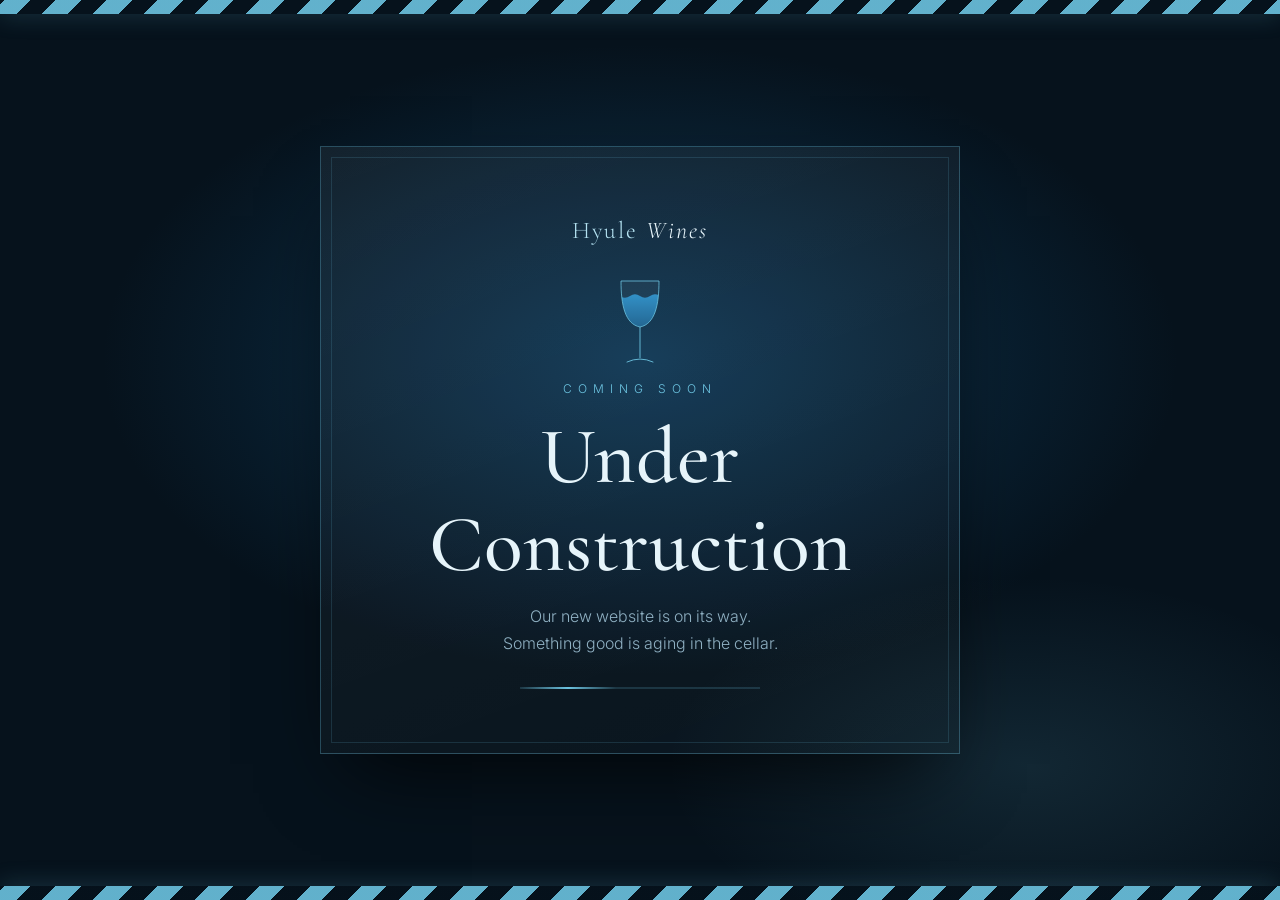
==== commit fae31c31: "Add files via upload" ====
--- a/index.html
+++ b/index.html
@@ -3,623 +3,249 @@
 <head>
 <meta charset="utf-8">
 <meta name="viewport" content="width=device-width, initial-scale=1">
-<meta name="robots" content="noindex,nofollow">
-<title>Site admin</title>
-<style>
-  :root{--ink:#1d2433;--mute:#667085;--line:#e2e6ee;--bg:#f4f6fa;--card:#fff;--brand:#1f6fb2;--brand-d:#165a93;--ok:#13734a;--err:#b3261e;--warn:#8a5a00}
-  *{box-sizing:border-box}
-  [hidden]{display:none!important}
-  html,body{margin:0;height:100%}
-  body{font:15px/1.45 system-ui,-apple-system,"Segoe UI",Roboto,sans-serif;color:var(--ink);background:var(--bg)}
-  button{font:inherit;cursor:pointer}
-  input,textarea{font:inherit;color:inherit}
-
-  /* Login */
-  .login{min-height:100%;display:grid;place-items:center;padding:24px}
-  .login .box{width:min(420px,100%);background:var(--card);border:1px solid var(--line);border-radius:14px;padding:28px;box-shadow:0 10px 30px rgba(20,30,60,.08)}
-  .login h1{margin:0 0 6px;font-size:1.4rem}
-  .login p{margin:0 0 18px;color:var(--mute)}
-
-  /* App layout */
-  .app{display:grid;grid-template-columns:minmax(420px,500px) 1fr;height:100vh}
-  .panel{display:flex;flex-direction:column;min-height:0;background:var(--card);border-right:1px solid var(--line)}
-  .bar{display:flex;align-items:center;gap:8px;padding:12px 16px;border-bottom:1px solid var(--line);flex-wrap:wrap}
-  .bar h1{font-size:1.05rem;margin:0;flex:1;white-space:nowrap}
-  .dirty{font-size:.8rem;color:var(--warn);background:#fff4d6;border-radius:99px;padding:2px 10px}
-  #status{margin:10px 16px 0;padding:10px 12px;border-radius:8px;font-size:.9rem;background:#eef2fb;color:#2a3b66}
-  #status.ok{background:#e4f6ec;color:var(--ok)} #status.err{background:#fdecea;color:var(--err)}
-  #status a{color:inherit;font-weight:600}
-  #form{flex:1;overflow:auto;padding:12px 16px 40px}
-
-  .state{margin:10px 16px 0;padding:8px 12px;border-radius:8px;font-size:.85rem;font-weight:600}
-  .state.warn{background:#fff4d6;color:var(--warn)} .state.live{background:#e4f6ec;color:var(--ok)}
-  .check{display:flex;gap:10px;align-items:flex-start;padding:12px;border:1px solid #f0d9a0;border-radius:10px;background:#fff8e6;font-weight:600;cursor:pointer}
-  .check input{width:20px;height:20px;margin:1px 0 0;flex:none}
-
-  /* Buttons */
-  .btn{border:1px solid var(--line);background:#fff;border-radius:8px;padding:8px 14px;color:var(--ink)}
-  .btn:hover{background:#f3f5fa}
-  .btn.primary{background:var(--brand);border-color:var(--brand);color:#fff;font-weight:600}
-  .btn.primary:hover{background:var(--brand-d)}
-  .btn.primary:disabled{opacity:.55;cursor:default}
-  .btn.ghost{background:transparent}
-  .btn.small{padding:4px 9px;font-size:.85rem}
-
-  /* Groups */
-  details.grp{border:1px solid var(--line);border-radius:12px;margin:0 0 12px;background:#fff}
-  details.grp>summary{cursor:pointer;padding:13px 16px;font-weight:650;list-style:none;display:flex;justify-content:space-between;align-items:center}
-  details.grp>summary::after{content:"▾";color:var(--mute);transition:transform .2s}
-  details.grp[open]>summary::after{transform:rotate(180deg)}
-  details>summary::-webkit-details-marker{display:none}
-  .grp-body{padding:2px 16px 16px;display:grid;gap:14px}
-
-  /* Fields */
-  .fld{display:grid;gap:5px}
-  .lab{font-size:.82rem;font-weight:600;color:#3b4560}
-  .help{font-size:.78rem;color:var(--mute)}
-  input[type=text],input[type=password],textarea{width:100%;border:1px solid #cdd3df;border-radius:8px;padding:9px 11px;background:#fff}
-  textarea{resize:vertical;min-height:72px}
-  input[type=text]:focus,input[type=password]:focus,textarea:focus{outline:2px solid #b9d7f3;border-color:var(--brand)}
-  input[type=color]{width:100%;height:40px;padding:3px;border:1px solid #cdd3df;border-radius:8px;background:#fff;cursor:pointer}
-  .colors{display:grid;grid-template-columns:1fr 1fr;gap:12px}
-  .presets{display:flex;flex-wrap:wrap;gap:8px}
-  .preset{display:flex;align-items:center;gap:8px;padding:6px 10px;border:1px solid var(--line);border-radius:8px;background:#fff}
-  .preset:hover{border-color:var(--brand)}
-  .sw{display:inline-flex}.sw i{width:14px;height:22px;display:block}
-  .sw i:first-child{border-radius:4px 0 0 4px}.sw i:last-child{border-radius:0 4px 4px 0}
-
-  /* Images */
-  .imgrow{display:flex;align-items:center;gap:10px;flex-wrap:wrap}
-  .thumb{width:84px;height:64px;object-fit:cover;border-radius:8px;border:1px solid var(--line);background:#eef0f5}
-
-  /* Lists */
-  .list{display:grid;gap:10px}
-  details.item{border:1px solid var(--line);border-radius:10px;background:#fafbfd}
-  details.item>summary{cursor:pointer;padding:9px 12px;display:flex;align-items:center;gap:8px;list-style:none}
-  details.item>summary .lbl{flex:1;font-weight:600;overflow:hidden;text-overflow:ellipsis;white-space:nowrap}
-  details.item .body{padding:4px 12px 14px;display:grid;gap:12px}
-  .tools{display:flex;gap:4px}
-
-  /* Preview */
-  .pv{display:flex;flex-direction:column;min-width:0;background:#dfe4ee}
-  .pvbar{display:flex;gap:8px;align-items:center;padding:10px 14px;border-bottom:1px solid var(--line);background:#eef1f7}
-  .pvbar span{flex:1;color:var(--mute);font-size:.85rem}
-  .frame{flex:1;display:flex;justify-content:center;min-height:0;padding:0}
-  .frame iframe{width:100%;height:100%;border:0;background:#06121c}
-  .pv.phone .frame{padding:16px 0}
-  .pv.phone iframe{width:390px;max-width:100%;border-radius:18px;box-shadow:0 8px 30px rgba(0,0,0,.25)}
-  .only-mobile{display:none}
-
-  @media (max-width:900px){
-    .app{grid-template-columns:1fr}
-    .pv{position:fixed;inset:0;z-index:50;display:none}
-    .app.showpv .pv{display:flex}
-    .only-mobile{display:inline-block}
-    .only-desktop{display:none}
-  }
-</style>
+<title>Hyule Wines — wine with character</title>
+<meta name="description" id="metaDesc" content="Family winery: signature wines made from grapes grown in our own vineyards. Tastings, our story, contacts.">
+<meta name="theme-color" id="metaTheme" content="#06121c">
+<meta property="og:title" id="ogTitle" content="Hyule Wines — wine with character">
+<meta property="og:description" id="ogDesc" content="Signature wines from our own vineyards. Come visit us for a tasting.">
+<meta property="og:type" content="website">
+<link rel="icon" href="data:image/svg+xml,%3Csvg xmlns='http://www.w3.org/2000/svg' viewBox='0 0 100 100'%3E%3Ccircle cx='50' cy='50' r='46' fill='%2314507a'/%3E%3Ccircle cx='50' cy='50' r='46' fill='none' stroke='%236cc3e0' stroke-width='4'/%3E%3C/svg%3E">
+<link rel="preconnect" href="https://fonts.googleapis.com">
+<link rel="preconnect" href="https://fonts.gstatic.com" crossorigin>
+<link href="https://fonts.googleapis.com/css2?family=Cormorant+Garamond:ital,wght@0,400;0,500;0,600;1,400;1,500&family=Inter:wght@300;400;500&display=swap" rel="stylesheet">
+<link rel="stylesheet" href="style.css">
+<!-- Hide the page for a moment while content.json loads, so nothing flashes. Safety timeout shows it anyway. -->
+<script>document.documentElement.classList.add('loading');setTimeout(function(){document.documentElement.classList.remove('loading')},3000);</script>
 </head>
 <body>
-
-<!-- ============ Sign in ============ -->
-<div id="login" class="login" hidden>
-  <form class="box" id="loginForm" autocomplete="off">
-    <h1>Site admin</h1>
-    <p>Enter the access key you were given to edit the website.</p>
-    <div class="fld" id="repoRow" hidden style="margin-bottom:12px">
-      <label class="lab" for="repoIn">Repository (owner/name)</label>
-      <input type="text" id="repoIn" placeholder="owner/name">
-    </div>
-    <div class="fld" style="margin-bottom:12px">
-      <label class="lab" for="tokIn">Access key</label>
-      <input type="password" id="tokIn" placeholder="Paste your key here" autocomplete="off" spellcheck="false">
-    </div>
-    <label style="display:flex;gap:8px;align-items:center;margin:4px 0 16px;color:var(--mute);font-size:.9rem">
-      <input type="checkbox" id="remember" checked> Keep me signed in on this device
-    </label>
-    <button class="btn primary" style="width:100%;padding:11px" id="loginBtn">Sign in</button>
-    <div id="loginErr" style="margin-top:14px;color:var(--err);font-size:.9rem" hidden></div>
-  </form>
+<!--
+  TEXTS, PHOTOS AND COLORS are NOT edited here. Use the admin panel at /admin/
+  (everything is stored in content.json). The text below is only a fallback
+  that is shown if content.json cannot be loaded.
+-->
+<!-- "Under construction" screen. Turned on/off in the admin panel (first section). -->
+<div class="cn" id="construction">
+  <div class="cn-tape top" aria-hidden="true"></div>
+  <div class="cn-card">
+    <div class="cn-logo"><span data-k="brand.first">Hyule</span> <span class="alt" data-k="brand.second">Wines</span></div>
+    <div class="cn-glass" aria-hidden="true">
+      <svg viewBox="0 0 120 190">
+        <defs>
+          <linearGradient id="cwg" x1="0" y1="0" x2="0" y2="1"><stop offset="0" style="stop-color:var(--wine-light)"/><stop offset="1" style="stop-color:var(--wine)"/></linearGradient>
+          <clipPath id="cbowl"><path d="M22 14 H98 C98 62 90 100 60 106 C30 100 22 62 22 14Z"/></clipPath>
+        </defs>
+        <g clip-path="url(#cbowl)"><g class="wine-fill"><path class="wave" d="M-40 44 q10 -7 20 0 t20 0 t20 0 t20 0 t20 0 t20 0 t20 0 t20 0 t20 0 V130 H-40Z" fill="url(#cwg)"/></g></g>
+        <path class="gl-stroke" d="M22 14 H98 C98 62 90 100 60 106 C30 100 22 62 22 14Z" fill="rgba(255,255,255,.04)" stroke-width="1.6"/>
+        <path class="gl-stroke" d="M60 106 V168" fill="none" stroke-width="1.8"/>
+        <path class="gl-stroke" d="M34 176 Q60 164 86 176" fill="none" stroke-width="1.8" stroke-linecap="round"/>
+      </svg>
+    </div>
+    <p class="cn-eyebrow" data-k="construction.eyebrow">Coming soon</p>
+    <h1 class="cn-title" data-k="construction.title">Under Construction</h1>
+    <p class="cn-msg" data-k="construction.message">Our new website is on its way.&#10;Something good is aging in the cellar.</p>
+    <div class="cn-bar" aria-hidden="true"><i></i></div>
+    <a class="cn-contact" id="cnContact" data-k="construction.contact" hidden></a>
+  </div>
+  <div class="cn-tape bottom" aria-hidden="true"></div>
 </div>
 
-<!-- ============ Editor ============ -->
-<div id="app" class="app" hidden>
-  <aside class="panel">
-    <div class="bar">
-      <h1>Site admin</h1>
-      <span class="dirty" id="dirty" hidden>Unsaved</span>
-      <button class="btn only-mobile" id="showPv">Preview</button>
-      <button class="btn primary" id="saveBtn">Save &amp; publish</button>
-      <button class="btn ghost small" id="logout">Log out</button>
-    </div>
-    <div id="siteState" class="state"></div>
-    <div id="status" hidden></div>
-    <div id="form"></div>
-  </aside>
-  <section class="pv" id="pvBox">
-    <div class="pvbar">
-      <span>Live preview (not published until you press “Save &amp; publish”)</span>
-      <button class="btn small only-desktop" id="modeDesk">Desktop</button>
-      <button class="btn small only-desktop" id="modePhone">Phone</button>
-      <button class="btn small only-mobile" id="hidePv">← Back to editing</button>
-    </div>
-    <div class="frame"><iframe id="pv" title="Site preview"></iframe></div>
+<div id="progress"></div>
+
+<nav id="nav">
+  <a href="#top" class="logo"><span data-k="brand.first">Hyule</span> <span class="alt" data-k="brand.second">Wines</span></a>
+  <ul class="links">
+    <li><a href="#top" data-k="nav.home">Home</a></li>
+    <li><a href="#wine" data-k="nav.wine">Wine</a></li>
+    <li><a href="#story" data-k="nav.story">Our Story</a></li>
+    <li><a href="#contacts" data-k="nav.contacts">Contacts</a></li>
+  </ul>
+</nav>
+
+<header class="hero" id="top">
+  <div class="hero-bg" id="heroBg"></div>
+  <div class="rings" id="rings" aria-hidden="true"></div>
+  <div class="hero-inner">
+    <p class="eyebrow" data-k="hero.eyebrow">Family winery</p>
+    <h1 id="title"><span data-k="hero.title1">Wine,</span> <em data-k="hero.title2">born</em><br><span data-k="hero.title3">of the sun</span></h1>
+
+    <div class="glass-wrap" aria-hidden="true">
+      <svg class="glass" viewBox="0 0 120 190" width="120" height="190">
+        <defs>
+          <linearGradient id="wg" x1="0" y1="0" x2="0" y2="1">
+            <stop offset="0" style="stop-color:var(--wine-light)"/><stop offset="1" style="stop-color:var(--wine)"/>
+          </linearGradient>
+          <clipPath id="bowl"><path d="M22 14 H98 C98 62 90 100 60 106 C30 100 22 62 22 14Z"/></clipPath>
+        </defs>
+        <g clip-path="url(#bowl)">
+          <g class="wine-fill">
+            <path class="wave" d="M-40 44 q10 -7 20 0 t20 0 t20 0 t20 0 t20 0 t20 0 t20 0 t20 0 t20 0 V130 H-40Z" fill="url(#wg)"/>
+          </g>
+        </g>
+        <path class="gl-stroke" d="M22 14 H98 C98 62 90 100 60 106 C30 100 22 62 22 14Z" fill="rgba(255,255,255,.04)" stroke-width="1.6"/>
+        <path d="M32 24 C33 55 38 80 50 94" fill="none" stroke="rgba(255,255,255,.35)" stroke-width="2" stroke-linecap="round"/>
+        <path class="gl-stroke" d="M60 106 V168" fill="none" stroke-width="1.8"/>
+        <path class="gl-stroke" d="M34 176 Q60 164 86 176" fill="none" stroke-width="1.8" stroke-linecap="round"/>
+      </svg>
+    </div>
+
+    <p class="tagline" data-k="hero.tagline">Signature wines from our own vineyards</p>
+    <div class="btns">
+      <a href="#wine" class="btn solid" data-k="hero.btn1">Our Collection</a>
+      <a href="#contacts" class="btn" data-k="hero.btn2">Book a Tasting</a>
+    </div>
+    <p class="hint" id="hint" data-k="hero.hint">Click anywhere to set down a glass</p>
+  </div>
+  <div class="scroll-hint" aria-hidden="true"></div>
+</header>
+
+<main>
+  <!-- WINE -->
+  <section id="wine">
+    <div class="wrap">
+      <div class="sec-head reveal">
+        <small data-k="wine.kicker">Collection</small>
+        <h2 data-k="wine.title">Wine</h2>
+        <div class="line"></div>
+        <p data-k="wine.intro">Three characters, one approach: minimal intervention, maximum terroir.</p>
+      </div>
+
+      <div class="cards" id="wineCards">
+        <article class="card reveal" style="--d:0s">
+          <svg class="bottle" viewBox="0 0 60 190" aria-hidden="true"><path d="M24 4h12v34c0 10 14 20 14 44v96a8 8 0 0 1-8 8H18a8 8 0 0 1-8-8V82c0-24 14-34 14-44Z" style="fill:#0c3454"/><path d="M24 4h12v34c0 10 14 20 14 44v96a8 8 0 0 1-8 8H18a8 8 0 0 1-8-8V82c0-24 14-34 14-44Z" style="fill:none;stroke:var(--gold)" stroke-width="1"/><rect x="10" y="100" width="40" height="52" style="fill:var(--cream)"/><circle cx="30" cy="120" r="6" style="fill:none;stroke:var(--wine)" stroke-width="1.4"/><rect x="17" y="136" width="26" height="2" style="fill:var(--wine)"/><rect x="22" y="2" width="16" height="12" style="fill:var(--wine)"/></svg>
+          <span class="type">Dry red</span>
+          <h3>Pomegranate Ruby</h3>
+          <p>Deep, velvety, with a long finish. Aged in oak barrels for 18 months.</p>
+          <div class="notes"><span>cherry</span><span>black pepper</span><span>vanilla</span></div>
+          <div class="price">from $000 <small>/ bottle</small></div>
+        </article>
+        <article class="card reveal" style="--d:.15s">
+          <svg class="bottle" viewBox="0 0 60 190" aria-hidden="true"><path d="M24 4h12v34c0 10 14 20 14 44v96a8 8 0 0 1-8 8H18a8 8 0 0 1-8-8V82c0-24 14-34 14-44Z" style="fill:#6cc3e0"/><path d="M24 4h12v34c0 10 14 20 14 44v96a8 8 0 0 1-8 8H18a8 8 0 0 1-8-8V82c0-24 14-34 14-44Z" style="fill:none;stroke:var(--gold)" stroke-width="1"/><rect x="10" y="100" width="40" height="52" style="fill:var(--cream)"/><circle cx="30" cy="120" r="6" style="fill:none;stroke:var(--wine)" stroke-width="1.4"/><rect x="17" y="136" width="26" height="2" style="fill:var(--wine)"/><rect x="22" y="2" width="16" height="12" style="fill:var(--wine)"/></svg>
+          <span class="type">Dry white</span>
+          <h3>Golden Dawn</h3>
+          <p>Fresh and bright, with a mineral note. Perfect with seafood and warm evenings.</p>
+          <div class="notes"><span>pear</span><span>citrus</span><span>honey</span></div>
+          <div class="price">from $000 <small>/ bottle</small></div>
+        </article>
+        <article class="card reveal" style="--d:.3s">
+          <svg class="bottle" viewBox="0 0 60 190" aria-hidden="true"><path d="M24 4h12v34c0 10 14 20 14 44v96a8 8 0 0 1-8 8H18a8 8 0 0 1-8-8V82c0-24 14-34 14-44Z" style="fill:#4aa8d6"/><path d="M24 4h12v34c0 10 14 20 14 44v96a8 8 0 0 1-8 8H18a8 8 0 0 1-8-8V82c0-24 14-34 14-44Z" style="fill:none;stroke:var(--gold)" stroke-width="1"/><rect x="10" y="100" width="40" height="52" style="fill:var(--cream)"/><circle cx="30" cy="120" r="6" style="fill:none;stroke:var(--wine)" stroke-width="1.4"/><rect x="17" y="136" width="26" height="2" style="fill:var(--wine)"/><rect x="22" y="2" width="16" height="12" style="fill:var(--wine)"/></svg>
+          <span class="type">Rosé</span>
+          <h3>Morning Dew</h3>
+          <p>Light and lively by nature. The best choice for a celebration or a picnic.</p>
+          <div class="notes"><span>strawberry</span><span>rose</span><span>peach</span></div>
+          <div class="price">from $000 <small>/ bottle</small></div>
+        </article>
+      </div>
+    </div>
   </section>
-</div>
-
-<script>
-/* =====================================================================
-   SETTINGS (set once by the site owner)
-   repo   : your GitHub repository, e.g. "vlad/hyule-wines"
-   branch : leave empty to use the repository's default branch
-   ===================================================================== */
-var CONFIG = { repo: 'OWNER/REPO', branch: '' };
-
-/* ---------- helpers ---------- */
-var API = 'https://api.github.com';
-var HEX = /^#[0-9a-f]{6}$/i;
-var S = { token: '', repo: '', branch: '', sha: null, content: null, snap: '', pending: {}, busy: false, overlay: true };
-
-function $(s, r) { return (r || document).querySelector(s); }
-function $$(s, r) { return Array.prototype.slice.call((r || document).querySelectorAll(s)); }
-function el(tag, props, kids) {
-  var e = document.createElement(tag);
-  if (props) for (var k in props) {
-    var v = props[k]; if (v === false || v == null) continue;
-    if (k === 'class') e.className = v;
-    else if (k.slice(0, 2) === 'on') e.addEventListener(k.slice(2), v);
-    else e.setAttribute(k, v === true ? '' : v);
-  }
-  (kids || []).forEach(function (c) { e.appendChild(typeof c === 'string' ? document.createTextNode(c) : c); });
-  return e;
-}
-function get(o, p) { var a = p.split('.'); for (var i = 0; i < a.length; i++) { if (o == null) return undefined; o = o[a[i]]; } return o; }
-function setv(o, p, v) {
-  var a = p.split('.'), last = a.pop();
-  a.forEach(function (k, i) { if (o[k] == null || typeof o[k] !== 'object') o[k] = /^\d+$/.test(a[i + 1] || last) ? [] : {}; o = o[k]; });
-  o[last] = v;
-}
-function store(k, v, persist) {
-  try { var st = persist ? localStorage : sessionStorage; if (v == null) { localStorage.removeItem('hw_' + k); sessionStorage.removeItem('hw_' + k); } else st.setItem('hw_' + k, v); } catch (e) {}
-}
-function load(k) { try { return localStorage.getItem('hw_' + k) || sessionStorage.getItem('hw_' + k) || ''; } catch (e) { return ''; } }
-function isSet(r) { return /^[\w.-]+\/[\w.-]+$/.test(r || '') && r !== 'OWNER/REPO'; }
-
-function utf8b64(str) {
-  var b = new TextEncoder().encode(str), s = '';
-  for (var i = 0; i < b.length; i += 0x8000) s += String.fromCharCode.apply(null, b.subarray(i, i + 0x8000));
-  return btoa(s);
-}
-function b64utf8(b64) {
-  var bin = atob(b64.replace(/\s/g, '')), bytes = new Uint8Array(bin.length);
-  for (var i = 0; i < bin.length; i++) bytes[i] = bin.charCodeAt(i);
-  return new TextDecoder().decode(bytes);
-}
-
-function gh(path, opts) {
-  opts = opts || {};
-  return fetch(API + path, {
-    method: opts.method || 'GET',
-    headers: { Authorization: 'Bearer ' + S.token, Accept: 'application/vnd.github+json', 'Content-Type': 'application/json' },
-    body: opts.body ? JSON.stringify(opts.body) : undefined,
-    cache: 'no-store'
-  });
-}
-async function apiErr(r) {
-  var m = '';
-  try { m = (await r.json()).message || ''; } catch (e) {}
-  if (r.status === 401) return new Error('This access key does not work (it may be wrong or expired). Ask for a new one.');
-  if (r.status === 403) return new Error('Access denied' + (m ? ' (' + m + ')' : '') + '. The key may be missing permission, or GitHub is limiting requests — try again in a minute.');
-  if (r.status === 404) return new Error('The site repository was not found, or this key has no access to it.');
-  return new Error('GitHub error ' + r.status + (m ? ': ' + m : ''));
-}
-
-/* ---------- status line ---------- */
-function note(msg, kind, link) {
-  var s = $('#status');
-  if (!msg) { s.hidden = true; return; }
-  s.hidden = false; s.className = kind || ''; s.textContent = msg;
-  if (link) { s.appendChild(document.createTextNode(' ')); s.appendChild(el('a', { href: link, target: '_blank', rel: 'noopener' }, ['Open the site ↗'])); }
-}
-
-/* ---------- sign in / load ---------- */
-function showLogin(msg) {
-  $('#app').hidden = true; $('#login').hidden = false;
-  $('#repoRow').hidden = isSet(CONFIG.repo);
-  if (!$('#repoIn').value) $('#repoIn').value = load('repo');
-  var e = $('#loginErr'); e.hidden = !msg; e.textContent = msg || '';
-  $('#loginBtn').disabled = false; $('#loginBtn').textContent = 'Sign in';
-}
-
-async function connect(token, repo) {
-  S.token = token; S.repo = repo;
-  var r = await gh('/repos/' + repo);
-  if (!r.ok) throw await apiErr(r);
-  var info = await r.json();
-  if (!info.permissions || !info.permissions.push) throw new Error('This key can only read the site. It needs permission to write (Contents: Read and write).');
-  S.branch = CONFIG.branch || info.default_branch;
-  await loadContent();
-  $('#login').hidden = true; $('#app').hidden = false;
-  buildForm();
-  var pv = $('#pv'); if (!pv.getAttribute('src')) pv.src = '../index.html?preview=1';
-  updateDirty();
-}
-
-async function loadContent() {
-  var r = await gh('/repos/' + S.repo + '/contents/content.json?ref=' + encodeURIComponent(S.branch) + '&_=' + Date.now());
-  if (r.status === 404) throw new Error('content.json was not found in the repository. Upload the site files first.');
-  if (!r.ok) throw await apiErr(r);
-  var j = await r.json();
-  S.sha = j.sha;
-  S.content = JSON.parse(b64utf8(j.content));
-  S.snap = JSON.stringify(S.content);
-}
-
-$('#loginForm').addEventListener('submit', async function (ev) {
-  ev.preventDefault();
-  var tok = $('#tokIn').value.trim(), repo = isSet(CONFIG.repo) ? CONFIG.repo : $('#repoIn').value.trim();
-  if (!tok) return showLogin('Please paste your access key.');
-  if (!isSet(repo)) return showLogin('Please enter the repository as owner/name.');
-  $('#loginBtn').disabled = true; $('#loginBtn').textContent = 'Checking…';
-  try {
-    await connect(tok, repo);
-    var keep = $('#remember').checked;
-    store('token', tok, keep); store('repo', repo, keep);
-    $('#tokIn').value = '';
-  } catch (e) { showLogin(e.message || 'Could not sign in.'); }
-});
-
-$('#logout').addEventListener('click', function () {
-  if (isDirty() && !confirm('You have unsaved changes. Log out anyway?')) return;
-  store('token', null); store('repo', null);
-  S.token = ''; location.reload();
-});
-
-/* ---------- form schema ---------- */
-var PRESETS = [
-  { name: 'Ocean blue', c: { bg: '#06121c', bg2: '#0a1c2b', wine: '#14507a', wineLight: '#2a8cc4', accent: '#6cc3e0', accentSoft: '#b5e3f2', text: '#e6f4fa', muted: '#8fb0c2' } },
-  { name: 'Burgundy & gold', c: { bg: '#14060c', bg2: '#1d0a12', wine: '#721a30', wineLight: '#a32a47', accent: '#c9a45c', accentSoft: '#e6cf9a', text: '#f4ead8', muted: '#b9a79a' } },
-  { name: 'Forest green', c: { bg: '#07130d', bg2: '#0d1f15', wine: '#1f5a3a', wineLight: '#34915c', accent: '#9ad39a', accentSoft: '#cdeccb', text: '#eaf5ea', muted: '#98b5a0' } },
-  { name: 'Midnight violet', c: { bg: '#0e0a1c', bg2: '#150f2a', wine: '#4b2a8a', wineLight: '#7a4fd0', accent: '#b69cf0', accentSoft: '#dccffa', text: '#efeafb', muted: '#a79fc0' } }
-];
-
-var SCHEMA = [
-  { title: 'Under construction screen', anchor: 'top', preview: 'construction', fields: [
-    { t: 'check', p: 'construction.enabled', label: 'Show the “Under construction” screen instead of the website', hint: 'Turn this OFF when you are ready to launch. This admin panel always stays available.' },
-    { t: 'text', p: 'construction.eyebrow', label: 'Small line above the title' },
-    { t: 'text', p: 'construction.title', label: 'Title' },
-    { t: 'area', p: 'construction.message', label: 'Message', hint: 'Press Enter for a new line.' },
-    { t: 'text', p: 'construction.contact', label: 'Contact line (optional)', hint: 'An email address or a short text. Leave empty to hide.' }
-  ] },
-  { title: 'Site basics', anchor: 'top', fields: [
-    { t: 'text', p: 'brand.first', label: 'Logo: first word' },
-    { t: 'text', p: 'brand.second', label: 'Logo: second word (shown in italics)' },
-    { t: 'text', p: 'nav.home', label: 'Menu: first link' },
-    { t: 'text', p: 'nav.wine', label: 'Menu: Wine' },
-    { t: 'text', p: 'nav.story', label: 'Menu: Our story' },
-    { t: 'text', p: 'nav.contacts', label: 'Menu: Contacts' },
-    { t: 'text', p: 'seo.title', label: 'Browser tab title', hint: 'Also what Google shows as the page title.' },
-    { t: 'area', p: 'seo.description', label: 'Short description for Google', hint: 'One or two sentences about the winery.' }
-  ] },
-  { title: 'Home (top of the page)', anchor: 'top', fields: [
-    { t: 'text', p: 'hero.eyebrow', label: 'Small line above the headline' },
-    { t: 'text', p: 'hero.title1', label: 'Headline: first part' },
-    { t: 'text', p: 'hero.title2', label: 'Headline: highlighted word' },
-    { t: 'text', p: 'hero.title3', label: 'Headline: second line' },
-    { t: 'text', p: 'hero.tagline', label: 'Line under the glass' },
-    { t: 'text', p: 'hero.btn1', label: 'First button' },
-    { t: 'text', p: 'hero.btn2', label: 'Second button' },
-    { t: 'text', p: 'hero.hint', label: 'Hint under the buttons', hint: 'Disappears after the first click. Leave empty to hide.' },
-    { t: 'image', p: 'hero.image', label: 'Background photo (optional)' }
-  ] },
-  { title: 'Wine', anchor: 'wine', fields: [
-    { t: 'text', p: 'wine.kicker', label: 'Small title above' },
-    { t: 'text', p: 'wine.title', label: 'Section title' },
-    { t: 'area', p: 'wine.intro', label: 'Intro text' },
-    { t: 'list', p: 'wine.items', label: 'Wines', labelKey: 'name', itemName: 'Wine', addText: '+ Add a wine',
-      blank: { type: 'Dry red', name: 'New wine', desc: '', notes: '', price: 'from $000', unit: '/ bottle', bottle: '#0c3454', image: '' },
-      fields: [
-        { t: 'text', p: 'type', label: 'Type (e.g. Dry red)' },
-        { t: 'text', p: 'name', label: 'Name' },
-        { t: 'area', p: 'desc', label: 'Description' },
-        { t: 'text', p: 'notes', label: 'Tasting notes', hint: 'Separate with commas: cherry, vanilla, pepper' },
-        { t: 'text', p: 'price', label: 'Price' },
-        { t: 'text', p: 'unit', label: 'Price note (e.g. / bottle)' },
-        { t: 'image', p: 'image', label: 'Photo of the bottle (optional)' },
-        { t: 'color', p: 'bottle', label: 'Bottle color (used when there is no photo)' }
-      ] }
-  ] },
-  { title: 'Our Story', anchor: 'story', fields: [
-    { t: 'text', p: 'story.kicker', label: 'Small title above' },
-    { t: 'text', p: 'story.title', label: 'Section title' },
-    { t: 'area', p: 'story.p1', label: 'First paragraph', rows: 5 },
-    { t: 'area', p: 'story.p2', label: 'Second paragraph', rows: 4 },
-    { t: 'image', p: 'story.image', label: 'Story photo (replaces the illustration)' },
-    { t: 'list', p: 'story.stats', label: 'Numbers', labelKey: 'label', itemName: 'Number', addText: '+ Add a number',
-      blank: { n: '10+', label: 'something' },
-      fields: [
-        { t: 'text', p: 'n', label: 'Number (e.g. 25+)' },
-        { t: 'text', p: 'label', label: 'Caption' }
-      ] },
-    { t: 'list', p: 'story.timeline', label: 'Timeline', labelKey: 'year', itemName: 'Event', addText: '+ Add an event',
-      blank: { year: '2020', title: 'New event', text: '' },
-      fields: [
-        { t: 'text', p: 'year', label: 'Year' },
-        { t: 'text', p: 'title', label: 'Title' },
-        { t: 'area', p: 'text', label: 'Text' }
-      ] }
-  ] },
-  { title: 'Contacts', anchor: 'contacts', fields: [
-    { t: 'text', p: 'contacts.kicker', label: 'Small title above' },
-    { t: 'text', p: 'contacts.title', label: 'Section title' },
-    { t: 'area', p: 'contacts.intro', label: 'Intro text' },
-    { t: 'text', p: 'contacts.addressTitle', label: 'Address: heading' },
-    { t: 'area', p: 'contacts.address', label: 'Address', hint: 'Press Enter for a new line.' },
-    { t: 'text', p: 'contacts.phoneTitle', label: 'Phone: heading' },
-    { t: 'text', p: 'contacts.phone', label: 'Phone number' },
-    { t: 'text', p: 'contacts.emailTitle', label: 'Email: heading' },
-    { t: 'text', p: 'contacts.email', label: 'Email address' },
-    { t: 'text', p: 'contacts.hoursTitle', label: 'Opening hours: heading' },
-    { t: 'area', p: 'contacts.hours', label: 'Opening hours', hint: 'Press Enter for a new line.' },
-    { t: 'text', p: 'contacts.ctaBefore', label: 'Big call to action: start' },
-    { t: 'text', p: 'contacts.ctaEm', label: 'Big call to action: highlighted words' },
-    { t: 'text', p: 'contacts.ctaAfter', label: 'Big call to action: end' },
-    { t: 'text', p: 'contacts.ctaBtn', label: 'Call to action: button text' }
-  ] },
-  { title: 'Footer', anchor: 'contacts', fields: [
-    { t: 'text', p: 'footer.brand', label: 'Name after © and year' },
-    { t: 'text', p: 'footer.text', label: 'Footer text' },
-    { t: 'text', p: 'footer.warn', label: 'Second footer line' }
-  ] },
-  { title: 'Colors', anchor: 'top', fields: [
-    { t: 'presets' },
-    { t: 'colors', fields: [
-      { p: 'theme.bg', label: 'Page background' },
-      { p: 'theme.bg2', label: 'Section background' },
-      { p: 'theme.wine', label: 'Buttons & dark accents' },
-      { p: 'theme.wineLight', label: 'Bright accent (progress bar, glow)' },
-      { p: 'theme.accent', label: 'Highlight color' },
-      { p: 'theme.accentSoft', label: 'Light highlight (headline word)' },
-      { p: 'theme.text', label: 'Main text' },
-      { p: 'theme.muted', label: 'Secondary text' }
-    ] }
-  ] }
-];
-
-/* ---------- form building ---------- */
-function buildForm() {
-  var box = $('#form'); box.textContent = '';
-  SCHEMA.forEach(function (g, gi) {
-    var d = el('details', { class: 'grp' }, [el('summary', null, [g.title])]);
-    if (gi === 0) d.open = true;
-    var body = el('div', { class: 'grp-body' });
-    g.fields.forEach(function (f) { body.appendChild(fieldEl(f, '')); });
-    d.appendChild(body);
-    d.addEventListener('toggle', function () {
-      if (!d.open) return;
-      S.overlay = g.preview === 'construction';
-      post({ type: 'preview-overlay', show: S.overlay });
-      if (g.anchor && !S.overlay) post({ type: 'preview-scroll', id: g.anchor });
-    });
-    box.appendChild(d);
-  });
-}
-
-function fieldEl(f, base) {
-  var path = f.p ? (base ? base + '.' + f.p : f.p) : '';
-  if (f.t === 'list') return listEl(f, path);
-  if (f.t === 'image') return imageEl(f, path);
-  if (f.t === 'presets') return presetsEl();
-  if (f.t === 'check') {
-    var cb = el('input', { type: 'checkbox' });
-    cb.checked = get(S.content, path) === true; cb.setAttribute('data-path', path);
-    cb.addEventListener('change', function () { setv(S.content, path, cb.checked); changed(); });
-    var cw = el('div', { class: 'fld' }, [el('label', { class: 'check' }, [cb, el('span', null, [f.label])])]);
-    if (f.hint) cw.appendChild(el('span', { class: 'help' }, [f.hint]));
-    return cw;
-  }
-  if (f.t === 'colors') {
-    var grid = el('div', { class: 'colors' });
-    f.fields.forEach(function (c) { grid.appendChild(fieldEl({ t: 'color', p: c.p, label: c.label }, '')); });
-    return grid;
-  }
-  var wrap = el('label', { class: 'fld' }, [el('span', { class: 'lab' }, [f.label])]);
-  var inp = f.t === 'area' ? el('textarea', { rows: f.rows || 3 }) : el('input', { type: f.t === 'color' ? 'color' : 'text' });
-  inp.setAttribute('data-path', path);
-  var v = get(S.content, path);
-  inp.value = f.t === 'color' ? (HEX.test(v) ? v : '#000000') : (v == null ? '' : v);
-  inp.addEventListener('input', function () { setv(S.content, path, inp.value); changed(); });
-  wrap.appendChild(inp);
-  if (f.hint) wrap.appendChild(el('span', { class: 'help' }, [f.hint]));
-  return wrap;
-}
-
-function presetsEl() {
-  var box = el('div', { class: 'fld' }, [el('span', { class: 'lab' }, ['Ready-made color schemes'])]);
-  var row = el('div', { class: 'presets' });
-  PRESETS.forEach(function (p) {
-    var sw = el('span', { class: 'sw' }, [p.c.bg, p.c.wine, p.c.accent, p.c.accentSoft].map(function (c) { var i = el('i'); i.style.background = c; return i; }));
-    row.appendChild(el('button', {
-      type: 'button', class: 'preset', onclick: function () {
-        S.content.theme = Object.assign({}, S.content.theme || {}, p.c);
-        $$('[data-path^="theme."]').forEach(function (i) { i.value = get(S.content, i.getAttribute('data-path')); });
-        changed();
-      }
-    }, [sw, p.name]));
-  });
-  box.appendChild(row);
-  box.appendChild(el('span', { class: 'help' }, ['Pick a scheme, then fine-tune any color below.']));
-  return box;
-}
-
-function listEl(f, path) {
-  var wrap = el('div', { class: 'fld' }, [el('span', { class: 'lab' }, [f.label])]);
-  var list = el('div', { class: 'list' });
-  wrap.appendChild(list);
-  var add = el('button', { type: 'button', class: 'btn', onclick: function () {
-    var arr = get(S.content, path); if (!Array.isArray(arr)) { setv(S.content, path, []); arr = get(S.content, path); }
-    arr.push(JSON.parse(JSON.stringify(f.blank)));
-    draw(arr.length - 1); changed();
-  } }, [f.addText]);
-  wrap.appendChild(add);
-
-  function draw(openIdx) {
-    list.textContent = '';
-    var arr = get(S.content, path) || [];
-    arr.forEach(function (item, i) {
-      var tool = function (txt, title, fn) {
-        return el('button', { type: 'button', class: 'btn small', title: title, onclick: function (e) { e.preventDefault(); e.stopPropagation(); fn(); } }, [txt]);
-      };
-      var lbl = el('span', { class: 'lbl', 'data-lblpath': path + '.' + i + '.' + f.labelKey, 'data-fallback': f.itemName + ' ' + (i + 1) }, [item[f.labelKey] || (f.itemName + ' ' + (i + 1))]);
-      var tools = el('span', { class: 'tools' }, [
-        tool('↑', 'Move up', function () { if (i > 0) { arr.splice(i - 1, 0, arr.splice(i, 1)[0]); draw(i - 1); changed(); } }),
-        tool('↓', 'Move down', function () { if (i < arr.length - 1) { arr.splice(i + 1, 0, arr.splice(i, 1)[0]); draw(i + 1); changed(); } }),
-        tool('✕', 'Remove', function () { if (confirm('Remove this item?')) { arr.splice(i, 1); draw(); changed(); } })
-      ]);
-      var det = el('details', { class: 'item' }, [el('summary', null, [lbl, tools])]);
-      if (i === openIdx) det.open = true;
-      var body = el('div', { class: 'body' });
-      f.fields.forEach(function (sf) { body.appendChild(fieldEl(sf, path + '.' + i)); });
-      det.appendChild(body);
-      list.appendChild(det);
-    });
-    if (!arr.length) list.appendChild(el('span', { class: 'help' }, ['Nothing here yet.']));
-  }
-  draw();
-  return wrap;
-}
-
-/* ---------- photos ---------- */
-async function prepImage(file) {
-  if (!/^image\//.test(file.type)) throw new Error('Please choose an image file (JPG or PNG).');
-  var bmp;
-  try { bmp = await createImageBitmap(file, { imageOrientation: 'from-image' }); }
-  catch (e) {
-    bmp = await new Promise(function (res, rej) {
-      var im = new Image();
-      im.onload = function () { res(im); };
-      im.onerror = function () { rej(new Error('This image format is not supported. Try a JPG or PNG.')); };
-      im.src = URL.createObjectURL(file);
-    });
-  }
-  var w = bmp.width || bmp.naturalWidth, h = bmp.height || bmp.naturalHeight;
-  var sc = Math.min(1, 1600 / Math.max(w, h));
-  var c = document.createElement('canvas'); c.width = Math.round(w * sc); c.height = Math.round(h * sc);
-  var x = c.getContext('2d'); x.fillStyle = '#fff'; x.fillRect(0, 0, c.width, c.height); x.drawImage(bmp, 0, 0, c.width, c.height);
-  var q = .86, url;
-  do { url = c.toDataURL('image/jpeg', q); q -= .1; } while (url.length > 1.9e6 && q > .3);
-  var base = (file.name || 'photo').replace(/\.[^.]+$/, '').toLowerCase().replace(/[^a-z0-9]+/g, '-').replace(/^-|-$/g, '') || 'photo';
-  var path = 'images/' + base + '-' + Date.now().toString(36) + '.jpg';
-  return { path: path, dataUrl: url, b64: url.split(',')[1], uploaded: false };
-}
-
-function imageEl(f, path) {
-  var box = el('div', { class: 'fld' }, [el('span', { class: 'lab' }, [f.label])]);
-  var th = el('img', { class: 'thumb', alt: '' });
-  var up = el('button', { type: 'button', class: 'btn' }, ['Upload photo']);
-  var rm = el('button', { type: 'button', class: 'btn ghost' }, ['Remove']);
-  var fi = el('input', { type: 'file', accept: 'image/*', hidden: true });
-  function show() {
-    var v = get(S.content, path) || '';
-    var src = v ? (S.pending[v] ? S.pending[v].dataUrl : '../' + v) : '';
-    if (src) { th.src = src; th.hidden = false; } else { th.removeAttribute('src'); th.hidden = true; }
-    rm.hidden = !v; up.textContent = v ? 'Replace photo' : 'Upload photo';
-  }
-  up.addEventListener('click', function () { fi.click(); });
-  rm.addEventListener('click', function () { setv(S.content, path, ''); show(); changed(); });
-  fi.addEventListener('change', async function () {
-    var file = fi.files[0]; fi.value = ''; if (!file) return;
-    try {
-      note('Preparing photo…');
-      var r = await prepImage(file);
-      S.pending[r.path] = r; setv(S.content, path, r.path); show(); changed(); note('');
-    } catch (e) { note(e.message || 'Could not read this photo.', 'err'); }
-  });
-  box.appendChild(el('div', { class: 'imgrow' }, [th, up, rm, fi]));
-  box.appendChild(el('span', { class: 'help' }, ['JPG or PNG. Big photos are shrunk automatically.']));
-  show();
-  return box;
-}
-
-/* ---------- changes, preview, dirty state ---------- */
-function isDirty() { return JSON.stringify(S.content) !== S.snap; }
-function updateDirty() { $('#dirty').hidden = !isDirty(); updateState(); }
-function updateState() {
-  var box = $('#siteState'); if (!S.content) return;
-  var pub = false; try { pub = JSON.parse(S.snap).construction.enabled === true; } catch (e) {}
-  var draft = get(S.content, 'construction.enabled') === true;
-  var txt = pub ? 'Visitors now see: the “Under construction” screen' : 'Visitors now see: the full website';
-  if (draft !== pub) txt += ' — this will change to ' + (draft ? 'the “Under construction” screen' : 'the full website') + ' after you publish';
-  box.textContent = txt; box.className = 'state ' + (pub ? 'warn' : 'live');
-}
-var pvTimer, pvReady = false;
-function post(msg) { var w = $('#pv').contentWindow; if (w) w.postMessage(msg, location.origin); }
-function sendPreview() {
-  if (!pvReady) return;
-  var c = JSON.parse(JSON.stringify(S.content));
-  (function walk(o) {
-    for (var k in o) {
-      if (typeof o[k] === 'string' && S.pending[o[k]]) o[k] = S.pending[o[k]].dataUrl;
-      else if (o[k] && typeof o[k] === 'object') walk(o[k]);
-    }
-  })(c);
-  post({ type: 'preview', content: c });
-  post({ type: 'preview-overlay', show: !!S.overlay });
-}
-function changed() {
-  updateDirty();
-  $$('[data-lblpath]').forEach(function (s) { s.textContent = get(S.content, s.getAttribute('data-lblpath')) || s.getAttribute('data-fallback'); });
-  clearTimeout(pvTimer); pvTimer = setTimeout(sendPreview, 120);
-}
-window.addEventListener('message', function (e) {
-  if (e.origin !== location.origin || !e.data) return;
-  if (e.data.type === 'preview-ready') { pvReady = true; sendPreview(); }
-});
-window.addEventListener('beforeunload', function (e) { if (S.content && isDirty()) { e.preventDefault(); e.returnValue = ''; } });
-
-/* ---------- save & publish ---------- */
-$('#saveBtn').addEventListener('click', async function () {
-  if (S.busy) return;
-  if (!isDirty()) { note('Nothing to publish — no changes yet.'); return; }
-  S.busy = true; $('#saveBtn').disabled = true;
-  try {
-    var json = JSON.stringify(S.content);
-    var used = Object.keys(S.pending).filter(function (p) { return json.indexOf(p) > -1 && !S.pending[p].uploaded; });
-    for (var i = 0; i < used.length; i++) {
-      note('Uploading photo ' + (i + 1) + ' of ' + used.length + '…');
-      var p = S.pending[used[i]];
-      var up = await gh('/repos/' + S.repo + '/contents/' + p.path, { method: 'PUT', body: { message: 'Add photo ' + p.path, content: p.b64, branch: S.branch } });
-      if (!up.ok) throw await apiErr(up);
-      p.uploaded = true;
-    }
-    note('Saving…');
-    var body = { message: 'Update site content (admin panel)', content: utf8b64(JSON.stringify(S.content, null, 2) + '\n'), branch: S.branch };
-    if (S.sha) body.sha = S.sha;
-    var r = await gh('/repos/' + S.repo + '/contents/content.json', { method: 'PUT', body: body });
-    if (r.status === 409 || r.status === 422) throw new Error('Someone else saved changes at the same time. Reload this page to get the latest version (your unsaved edits on this page will be lost).');
-    if (!r.ok) throw await apiErr(r);
-    var j = await r.json();
-    S.sha = j.content.sha; S.snap = JSON.stringify(S.content);
-    note('Published! The site will show your changes in about 1–2 minutes.', 'ok', '../');
-  } catch (e) { note(e.message || 'Could not save.', 'err'); }
-  S.busy = false; $('#saveBtn').disabled = false; updateDirty();
-});
-
-/* ---------- preview controls ---------- */
-$('#modeDesk').addEventListener('click', function () { $('#pvBox').classList.remove('phone'); });
-$('#modePhone').addEventListener('click', function () { $('#pvBox').classList.add('phone'); });
-$('#showPv').addEventListener('click', function () { $('#app').classList.add('showpv'); });
-$('#hidePv').addEventListener('click', function () { $('#app').classList.remove('showpv'); });
-
-/* ---------- start ---------- */
-(async function boot() {
-  var tok = load('token'), repo = isSet(CONFIG.repo) ? CONFIG.repo : load('repo');
-  if (tok && isSet(repo)) {
-    try { await connect(tok, repo); return; }
-    catch (e) { showLogin(e.message); return; }
-  }
-  showLogin();
-})();
-</script>
+
+  <!-- OUR STORY -->
+  <section id="story">
+    <div class="wrap">
+      <div class="sec-head reveal">
+        <small data-k="story.kicker">Journey</small>
+        <h2 data-k="story.title">Our Story</h2>
+        <div class="line"></div>
+      </div>
+
+      <div class="story-grid">
+        <div class="story-art reveal left" id="storyArt">
+          <img class="story-photo" id="storyPhoto" alt="">
+          <svg viewBox="0 0 400 500" preserveAspectRatio="xMidYMid slice" aria-hidden="true">
+            <circle cx="290" cy="130" r="46" style="fill:var(--gold-soft)" opacity=".9"/>
+            <circle cx="290" cy="130" r="70" style="fill:var(--gold)" opacity=".14"/>
+            <path d="M0 330 Q100 270 200 320 T400 300 V500 H0Z" style="fill:var(--bg2)"/>
+            <path d="M0 380 Q120 330 220 375 T400 360 V500 H0Z" style="fill:var(--wine)" opacity=".55"/>
+            <g style="stroke:var(--bg)" stroke-width="3" fill="none" opacity=".55">
+              <path d="M-20 440 Q200 380 420 430"/><path d="M-20 470 Q200 410 420 460"/><path d="M-20 410 Q200 350 420 400"/>
+            </g>
+            <g style="fill:var(--wine-light)">
+              <circle cx="120" cy="402" r="7"/><circle cx="133" cy="410" r="7"/><circle cx="116" cy="416" r="7"/><circle cx="129" cy="424" r="7"/><circle cx="122" cy="436" r="7"/>
+            </g>
+            <path d="M122 396 q-6 -18 14 -26" stroke="#3a9a8a" stroke-width="3" fill="none"/>
+            <path d="M136 372 q16 -4 18 10 q-14 6 -18 -10Z" fill="#3a9a8a"/>
+          </svg>
+        </div>
+
+        <div class="story-text reveal right">
+          <p data-k="story.p1">It all began with a small plot of land and a big dream: to make wine we are proud of and love to share. We grew up among the vines and we know that good grapes are born where they are loved.</p>
+          <p data-k="story.p2">Today we still harvest by hand, carefully select every cluster and give each wine the time it needs to mature. No rush, only patience, hard work and a little bit of magic.</p>
+          <div class="stats" id="stats">
+            <div class="stat"><b data-count="25" data-suffix="+">0</b><span>years of experience</span></div>
+            <div class="stat"><b data-count="40" data-suffix="+">0</b><span>hectares of vines</span></div>
+            <div class="stat"><b data-count="12" data-suffix="+">0</b><span>awards</span></div>
+          </div>
+        </div>
+      </div>
+
+      <div class="timeline reveal" id="timeline">
+        <div class="tl reveal">
+          <div class="year">1999</div>
+          <div class="txt"><h3>The first vine</h3><p>We planted our first rows on a slope inherited from our grandfather.</p></div>
+        </div>
+        <div class="tl reveal">
+          <div class="year">2008</div>
+          <div class="txt"><h3>The first barrel</h3><p>We released our first batch and bottled it for friends and family.</p></div>
+        </div>
+        <div class="tl reveal">
+          <div class="year">2016</div>
+          <div class="txt"><h3>Our own winery</h3><p>We built a cellar and opened our doors to the first guests.</p></div>
+        </div>
+        <div class="tl reveal">
+          <div class="year">Today</div>
+          <div class="txt"><h3>Wine with character</h3><p>We craft three collections and look forward to welcoming you for a tasting.</p></div>
+        </div>
+      </div>
+    </div>
+  </section>
+
+  <!-- CONTACTS -->
+  <section id="contacts">
+    <div class="wrap">
+      <div class="sec-head reveal">
+        <small data-k="contacts.kicker">Visit us</small>
+        <h2 data-k="contacts.title">Contacts</h2>
+        <div class="line"></div>
+        <p data-k="contacts.intro">Tastings are by appointment only. Write or call us to book your visit.</p>
+      </div>
+
+      <div class="contact-grid">
+        <div class="c-item reveal" style="--d:0s">
+          <svg viewBox="0 0 24 24"><path d="M12 22s7-6.2 7-12a7 7 0 1 0-14 0c0 5.8 7 12 7 12Z"/><circle cx="12" cy="10" r="2.5"/></svg>
+          <h3 data-k="contacts.addressTitle">Address</h3>
+          <p data-k="contacts.address">City, Street, Building 00&#10;Hyule Wines Winery</p>
+        </div>
+        <div class="c-item reveal" style="--d:.12s">
+          <svg viewBox="0 0 24 24"><path d="M5 4h4l2 5-2.5 1.5a11 11 0 0 0 5 5L15 13l5 2v4a2 2 0 0 1-2 2A16 16 0 0 1 3 6a2 2 0 0 1 2-2Z"/></svg>
+          <h3 data-k="contacts.phoneTitle">Phone</h3>
+          <a id="phoneLink" href="tel:+000000000000" data-k="contacts.phone">+0 (000) 000-00-00</a>
+        </div>
+        <div class="c-item reveal" style="--d:.24s">
+          <svg viewBox="0 0 24 24"><rect x="3" y="5" width="18" height="14" rx="2"/><path d="m3 7 9 6 9-6"/></svg>
+          <h3 data-k="contacts.emailTitle">Email</h3>
+          <a id="emailLink" href="mailto:hello@example.com" data-k="contacts.email">hello@example.com</a>
+        </div>
+        <div class="c-item reveal" style="--d:.36s">
+          <svg viewBox="0 0 24 24"><circle cx="12" cy="12" r="9"/><path d="M12 7v5l3 2"/></svg>
+          <h3 data-k="contacts.hoursTitle">Opening hours</h3>
+          <p data-k="contacts.hours">Every day&#10;11:00 AM — 8:00 PM</p>
+        </div>
+      </div>
+
+      <div class="cta reveal">
+        <h3><span data-k="contacts.ctaBefore">Taste</span> <em data-k="contacts.ctaEm">our wine</em> <span data-k="contacts.ctaAfter">for yourself</span></h3>
+        <a id="ctaBtn" href="mailto:hello@example.com?subject=Tasting" class="btn solid" data-k="contacts.ctaBtn">Book a Tasting</a>
+      </div>
+    </div>
+  </section>
+</main>
+
+<footer>
+  <div class="wrap">
+    © <span id="year"></span> <span data-k="footer.brand">Hyule Wines</span> · <span data-k="footer.text">Excessive consumption of alcohol is harmful to your health</span>
+    <span class="warn" data-k="footer.warn">For adults aged 18 and over only</span>
+  </div>
+</footer>
+
+<script src="site.js"></script>
 </body>
 </html>
--- a/style.css
+++ b/style.css
@@ -0,0 +1,316 @@
+:root{
+  --bg:#06121c;
+  --bg2:#0a1c2b;
+  --wine:#14507a;
+  --wine-light:#2a8cc4;
+  --gold:#6cc3e0;
+  --gold-soft:#b5e3f2;
+  --cream:#e6f4fa;
+  --muted:#8fb0c2;
+  /* RGB copies of the colours above (filled in automatically from content.json) */
+  --bg-rgb:6,18,28;
+  --wine-rgb:20,80,122;
+  --wine-light-rgb:42,140,196;
+  --gold-rgb:108,195,224;
+  --soft-rgb:181,227,242;
+  --ease:cubic-bezier(.2,.8,.2,1);
+}
+*{box-sizing:border-box;margin:0;padding:0}
+html{scroll-behavior:smooth;-webkit-text-size-adjust:100%}
+body{
+  background:var(--bg);color:var(--cream);
+  font-family:'Inter',system-ui,sans-serif;font-weight:300;line-height:1.7;
+  overflow-x:hidden;transition:opacity .5s ease;
+}
+html.loading body{opacity:0}
+h1,h2,h3{font-family:'Cormorant Garamond',Georgia,serif;font-weight:500;line-height:1.1}
+a{color:inherit;text-decoration:none}
+img,svg{display:block;max-width:100%}
+.wrap{width:min(1120px,100% - 40px);margin-inline:auto}
+
+/* Progress bar */
+#progress{position:fixed;top:0;left:0;height:2px;width:0;background:linear-gradient(90deg,var(--wine-light),var(--gold));z-index:100}
+
+/* Nav */
+nav{
+  position:fixed;inset:0 0 auto 0;z-index:90;
+  display:flex;justify-content:space-between;align-items:center;
+  padding:18px clamp(20px,4vw,48px);
+  transition:background .4s,padding .4s,backdrop-filter .4s;
+}
+nav.scrolled{background:rgba(var(--bg-rgb),.78);backdrop-filter:blur(14px);-webkit-backdrop-filter:blur(14px);padding-block:12px;border-bottom:1px solid rgba(var(--gold-rgb),.15)}
+.logo{font-family:'Cormorant Garamond',serif;font-size:1.5rem;letter-spacing:.08em;color:var(--gold-soft)}
+.logo .alt{color:var(--cream);font-style:italic}
+.links{display:flex;gap:clamp(16px,3vw,38px);list-style:none}
+.links a{
+  font-size:.78rem;letter-spacing:.22em;text-transform:uppercase;color:var(--muted);
+  position:relative;padding:6px 0;transition:color .3s;
+}
+.links a::after{content:"";position:absolute;left:0;bottom:0;height:1px;width:100%;background:var(--gold);transform:scaleX(0);transform-origin:right;transition:transform .5s var(--ease)}
+.links a:hover,.links a.active{color:var(--gold-soft)}
+.links a:hover::after,.links a.active::after{transform:scaleX(1);transform-origin:left}
+
+/* Hero */
+.hero{
+  min-height:100svh;position:relative;display:grid;place-items:center;text-align:center;
+  padding:clamp(84px,12vh,120px) 20px clamp(56px,8vh,80px);overflow:hidden;
+  background:
+    radial-gradient(60% 50% at 50% 38%,rgba(var(--wine-rgb),.6),transparent 70%),
+    radial-gradient(40% 30% at 80% 80%,rgba(var(--gold-rgb),.12),transparent 70%),
+    var(--bg);
+}
+.hero-bg{position:absolute;inset:0;background-size:cover;background-position:center;display:none}
+.hero-bg.on{display:block}
+.hero-bg::after{content:"";position:absolute;inset:0;background:linear-gradient(rgba(var(--bg-rgb),.55),rgba(var(--bg-rgb),.88))}
+.hero-inner{position:relative;z-index:2;max-width:820px}
+.eyebrow{
+  font-size:.75rem;letter-spacing:.5em;text-transform:uppercase;color:var(--gold);
+  opacity:0;animation:fadeUp 1.2s .2s var(--ease) forwards;
+}
+.hero h1{font-size:clamp(2.7rem,min(10vw,12.5vh),7.5rem);margin:clamp(10px,2.4vh,22px) 0 8px;letter-spacing:.01em}
+.hero h1 .ch{display:inline-block;opacity:0;transform:translateY(60%) rotate(4deg);filter:blur(8px);animation:charIn 1.1s var(--ease) forwards}
+.hero h1 em{color:var(--gold-soft);font-style:italic}
+.tagline{
+  font-family:'Cormorant Garamond',serif;font-style:italic;font-size:clamp(1.2rem,2.6vw,1.7rem);color:var(--muted);
+  opacity:0;animation:fadeUp 1.2s 1.4s var(--ease) forwards;
+}
+.glass-wrap{margin:clamp(12px,3vh,34px) auto clamp(12px,2.6vh,30px);width:clamp(64px,11vh,120px);opacity:0;animation:fadeUp 1.4s 1s var(--ease) forwards}
+.glass{width:100%;height:auto;animation:floaty 6s ease-in-out infinite}
+.wine-fill{animation:fill 3.2s 1.6s var(--ease) both}
+.wave{animation:wave 3s linear infinite}
+.gl-stroke{stroke:var(--gold)}
+.btns{display:flex;gap:16px;justify-content:center;flex-wrap:wrap;margin-top:clamp(18px,3.4vh,34px);opacity:0;animation:fadeUp 1.2s 1.8s var(--ease) forwards}
+.btn{
+  position:relative;overflow:hidden;
+  display:inline-block;padding:15px 34px;border:1px solid var(--gold);color:var(--gold-soft);
+  font-size:.78rem;letter-spacing:.24em;text-transform:uppercase;transition:color .5s,transform .3s;
+  isolation:isolate;
+}
+.btn::before{
+  content:"";position:absolute;inset:0;background:var(--gold);z-index:-1;
+  transform:translateY(101%);transition:transform .55s var(--ease);
+}
+.btn:hover{color:var(--bg);transform:translateY(-2px)}
+.btn:hover::before{transform:translateY(0)}
+.btn.solid{background:var(--wine);border-color:var(--wine)}
+.btn.solid:hover{border-color:var(--gold)}
+.scroll-hint{
+  position:absolute;bottom:26px;left:50%;transform:translateX(-50%);z-index:2;
+  width:22px;height:38px;border:1px solid rgba(var(--gold-rgb),.5);border-radius:14px;
+}
+.scroll-hint::after{
+  content:"";position:absolute;left:50%;top:7px;width:3px;height:7px;margin-left:-1.5px;border-radius:2px;background:var(--gold);
+  animation:wheel 1.8s infinite;
+}
+
+/* Glass rings left on the table */
+.rings{position:absolute;inset:0;overflow:hidden;pointer-events:none;z-index:1}
+.mark{position:absolute;left:var(--x);top:var(--y);width:var(--s);height:var(--s);transform:translate(-50%,-50%) rotate(var(--r))}
+.mark>*{position:absolute;inset:0;border-radius:50%}
+.mark .stain{
+  border:3px solid rgba(var(--gold-rgb),.5);
+  background:radial-gradient(circle,transparent 58%,rgba(var(--gold-rgb),.12) 100%);
+  box-shadow:0 0 0 1px rgba(var(--soft-rgb),.22),inset 0 0 0 6px rgba(var(--gold-rgb),.07),0 0 16px rgba(var(--gold-rgb),.22);
+  filter:blur(.35px);opacity:0;
+  animation:stain 22s .3s ease-out both;
+}
+.mark .stain::after{content:"";position:absolute;inset:8px;border-radius:inherit;border:1px solid rgba(var(--soft-rgb),.28)}
+.mark .ripple{border:1px solid rgba(var(--soft-rgb),.7);opacity:0;animation:ripple 1.1s .3s ease-out both}
+.mark .cup{
+  background:radial-gradient(circle at 34% 28%,rgba(255,255,255,.4),rgba(var(--soft-rgb),.14) 38%,rgba(var(--gold-rgb),.05) 72%);
+  border:1.5px solid rgba(var(--soft-rgb),.85);
+  box-shadow:inset 0 0 0 8px rgba(255,255,255,.03),inset 0 0 20px rgba(var(--soft-rgb),.3);
+  opacity:0;animation:cup 1.9s var(--ease) both;
+}
+.mark .drip{inset:auto;width:var(--d);height:var(--d);left:var(--dx);top:var(--dy);background:rgba(var(--gold-rgb),.5);opacity:0;animation:stain 22s .9s ease-out both}
+.hint{margin-top:clamp(12px,2.6vh,26px);font-size:.7rem;letter-spacing:.3em;text-transform:uppercase;color:var(--muted);opacity:0;animation:fadeUp 1.2s 2.4s var(--ease) forwards}
+
+/* Sections */
+section{padding:clamp(80px,12vw,160px) 0;position:relative}
+.sec-head{text-align:center;margin-bottom:clamp(44px,7vw,84px)}
+.sec-head small{display:block;font-size:.72rem;letter-spacing:.5em;text-transform:uppercase;color:var(--gold);margin-bottom:16px}
+.sec-head h2{font-size:clamp(2.4rem,6vw,4.4rem)}
+.sec-head .line{width:1px;height:0;background:linear-gradient(var(--gold),transparent);margin:26px auto 0;transition:height 1.2s .3s var(--ease)}
+.sec-head.in .line{height:70px}
+.sec-head p{max-width:560px;margin:18px auto 0;color:var(--muted)}
+
+/* Reveal */
+.reveal{opacity:0;transform:translateY(40px);transition:opacity 1.1s var(--ease),transform 1.1s var(--ease);transition-delay:var(--d,0s)}
+.reveal.in{opacity:1;transform:none}
+.reveal.left{transform:translateX(-50px)}
+.reveal.right{transform:translateX(50px)}
+.reveal.left.in,.reveal.right.in{transform:none}
+
+/* Wine cards */
+#wine{background:linear-gradient(var(--bg),var(--bg2) 50%,var(--bg))}
+.cards{display:grid;grid-template-columns:repeat(auto-fit,minmax(270px,1fr));gap:28px}
+.card{
+  position:relative;padding:44px 30px 36px;text-align:center;
+  background:linear-gradient(160deg,rgba(255,255,255,.04),rgba(255,255,255,.01));
+  border:1px solid rgba(var(--gold-rgb),.18);
+  transform-style:preserve-3d;transition:border-color .4s,box-shadow .5s,opacity 1.1s var(--ease);
+  will-change:transform;
+}
+.card.reveal{transition:border-color .4s,box-shadow .5s,opacity 1.1s var(--ease),transform 1.1s var(--ease);transition-delay:var(--d,0s)}
+.card.reveal.settled{transition:border-color .4s,box-shadow .5s,transform .25s ease-out,opacity .3s;transition-delay:0s}
+.card::before{
+  content:"";position:absolute;inset:0;pointer-events:none;
+  background:radial-gradient(260px circle at var(--mx,50%) var(--my,0%),rgba(var(--gold-rgb),.16),transparent 60%);
+  opacity:0;transition:opacity .4s;
+}
+.card:hover{border-color:rgba(var(--gold-rgb),.55);box-shadow:0 30px 60px -25px rgba(0,0,0,.8),0 0 40px -10px rgba(var(--wine-light-rgb),.5)}
+.card:hover::before{opacity:1}
+.bottle{width:84px;margin:0 auto 26px;transition:transform .7s var(--ease)}
+.wine-photo{width:100%;height:220px;object-fit:cover;margin:0 0 26px;border:1px solid rgba(var(--gold-rgb),.25);transition:transform .7s var(--ease)}
+.card:hover .bottle{transform:translateY(-10px) rotate(-3deg)}
+.card:hover .wine-photo{transform:scale(1.02)}
+.card .type{font-size:.7rem;letter-spacing:.4em;text-transform:uppercase;color:var(--gold)}
+.card h3{font-size:2.1rem;margin:10px 0 12px}
+.card p{color:var(--muted);font-size:.92rem}
+.notes{display:flex;flex-wrap:wrap;gap:8px;justify-content:center;margin:20px 0 22px}
+.notes span{font-size:.72rem;padding:5px 13px;border:1px solid rgba(var(--gold-rgb),.28);border-radius:30px;color:var(--gold-soft);letter-spacing:.06em}
+.price{font-family:'Cormorant Garamond',serif;font-size:1.6rem;color:var(--cream)}
+.price small{font-family:'Inter';font-size:.7rem;color:var(--muted);letter-spacing:.1em}
+
+/* Story */
+#story{overflow:hidden}
+.story-grid{display:grid;grid-template-columns:1fr 1fr;gap:clamp(36px,6vw,90px);align-items:center}
+.story-art{
+  position:relative;aspect-ratio:4/5;border:1px solid rgba(var(--gold-rgb),.25);overflow:hidden;
+  background:
+    radial-gradient(70% 50% at 50% 100%,rgba(var(--wine-rgb),.85),transparent 70%),
+    linear-gradient(180deg,var(--bg2),var(--bg));
+}
+.story-art svg{position:absolute;inset:0;width:100%;height:100%}
+.story-art .story-photo{position:absolute;inset:0;width:100%;height:100%;object-fit:cover;display:none}
+.story-art.has-photo .story-photo{display:block}
+.story-art.has-photo svg{display:none}
+.story-art::after{content:"";position:absolute;inset:14px;border:1px solid rgba(var(--gold-rgb),.25);pointer-events:none}
+.story-text p{color:var(--muted);margin-bottom:20px;white-space:pre-line}
+.story-text p:first-of-type::first-letter{
+  font-family:'Cormorant Garamond',serif;font-size:4.2rem;float:left;line-height:.8;padding:8px 12px 0 0;color:var(--gold-soft)
+}
+.stats{display:grid;grid-template-columns:repeat(3,1fr);gap:16px;margin-top:38px;padding-top:30px;border-top:1px solid rgba(var(--gold-rgb),.2)}
+.stat b{display:block;font-family:'Cormorant Garamond',serif;font-weight:500;font-size:clamp(2.2rem,5vw,3.2rem);color:var(--gold-soft);line-height:1}
+.stat span{font-size:.7rem;letter-spacing:.18em;text-transform:uppercase;color:var(--muted)}
+
+.timeline{position:relative;margin:clamp(70px,10vw,130px) auto 0;max-width:820px}
+.timeline::before{
+  content:"";position:absolute;left:50%;top:0;bottom:0;width:1px;
+  background:linear-gradient(transparent,var(--gold) 12%,var(--gold) 88%,transparent);
+  transform:scaleY(0);transform-origin:top;transition:transform 2.2s var(--ease);
+}
+.timeline.in::before{transform:scaleY(1)}
+.tl{display:grid;grid-template-columns:1fr 1fr;gap:60px;margin-bottom:56px;position:relative}
+.tl::after{
+  content:"";position:absolute;left:50%;top:8px;width:11px;height:11px;margin-left:-5.5px;
+  background:var(--bg);border:1px solid var(--gold);border-radius:50%;transition:background .5s,box-shadow .5s;
+}
+.tl.in::after{background:var(--gold);box-shadow:0 0 0 6px rgba(var(--gold-rgb),.15)}
+.tl .year{font-family:'Cormorant Garamond',serif;font-size:2.6rem;color:var(--gold-soft);line-height:1}
+.tl .txt h3{font-size:1.5rem;margin-bottom:6px}
+.tl .txt p{color:var(--muted);font-size:.92rem}
+.tl:nth-child(odd) .year{text-align:right;grid-column:1}
+.tl:nth-child(odd) .txt{grid-column:2}
+.tl:nth-child(even) .year{grid-column:2;grid-row:1}
+.tl:nth-child(even) .txt{grid-column:1;grid-row:1;text-align:right}
+
+/* Contacts */
+#contacts{
+  background:
+    radial-gradient(50% 60% at 20% 100%,rgba(var(--wine-rgb),.4),transparent 70%),
+    var(--bg);
+}
+.contact-grid{display:grid;grid-template-columns:repeat(auto-fit,minmax(240px,1fr));gap:24px}
+.c-item{
+  padding:34px 26px;text-align:center;border:1px solid rgba(var(--gold-rgb),.18);
+  transition:transform .5s var(--ease),border-color .4s,background .4s,opacity 1.1s var(--ease);
+}
+.c-item.reveal{transition:transform .5s var(--ease),border-color .4s,background .4s,opacity 1.1s var(--ease);transition-delay:var(--d,0s)}
+.c-item.reveal.settled{transition:transform .5s var(--ease),border-color .4s,background .4s;transition-delay:0s}
+.c-item:hover{transform:translateY(-8px);border-color:var(--gold);background:rgba(var(--gold-rgb),.05)}
+.c-item svg{width:30px;height:30px;margin:0 auto 18px;stroke:var(--gold);fill:none;stroke-width:1.2;stroke-linecap:round;stroke-linejoin:round}
+.c-item h3{font-size:1.4rem;margin-bottom:8px}
+.c-item p,.c-item a{color:var(--muted);font-size:.95rem;display:block}
+.c-item p{white-space:pre-line}
+.c-item a:hover{color:var(--gold-soft)}
+.cta{text-align:center;margin-top:clamp(50px,7vw,90px)}
+.cta h3{font-size:clamp(1.8rem,4vw,3rem);margin-bottom:26px}
+.cta h3 em{color:var(--gold-soft)}
+
+footer{padding:36px 0;border-top:1px solid rgba(var(--gold-rgb),.15);text-align:center;font-size:.78rem;color:var(--muted);letter-spacing:.08em}
+footer .warn{display:block;margin-top:6px;font-size:.7rem;opacity:.7}
+
+/* Under construction screen (shown instead of the site while content.json has construction.enabled = true) */
+.cn{position:fixed;inset:0;z-index:200;display:none;flex-direction:column;align-items:center;overflow:auto;padding:48px 20px;
+  background:
+    radial-gradient(60% 50% at 50% 40%,rgba(var(--wine-rgb),.6),transparent 70%),
+    radial-gradient(40% 30% at 80% 85%,rgba(var(--gold-rgb),.12),transparent 70%),
+    var(--bg)}
+html.construction-on .cn{display:flex}
+html.construction-on nav,html.construction-on header.hero,html.construction-on main,html.construction-on footer,html.construction-on #progress{display:none!important}
+.cn [hidden]{display:none!important}
+.cn-tape{position:fixed;left:0;right:0;height:14px;overflow:hidden;z-index:1;box-shadow:0 0 24px rgba(var(--gold-rgb),.25)}
+.cn-tape.top{top:0}.cn-tape.bottom{bottom:0}
+.cn-tape::before{content:"";position:absolute;top:0;bottom:0;left:-60px;right:-60px;background:repeating-linear-gradient(-45deg,var(--gold) 0 18px,var(--bg) 18px 36px);opacity:.9;animation:tape 2.4s linear infinite}
+.cn-card{position:relative;margin:auto;width:min(640px,100%);text-align:center;padding:clamp(34px,6vw,64px) clamp(22px,5vw,56px);
+  border:1px solid rgba(var(--gold-rgb),.3);background:linear-gradient(160deg,rgba(255,255,255,.05),rgba(255,255,255,.01));box-shadow:0 40px 80px -30px rgba(0,0,0,.8)}
+.cn-card::before{content:"";position:absolute;inset:10px;border:1px solid rgba(var(--gold-rgb),.16);pointer-events:none}
+.cn-logo{font-family:'Cormorant Garamond',serif;font-size:1.5rem;letter-spacing:.08em;color:var(--gold-soft);opacity:0;animation:fadeUp 1s .1s var(--ease) forwards}
+.cn-logo .alt{color:var(--cream);font-style:italic}
+.cn-glass{width:60px;margin:22px auto 10px;opacity:0;animation:fadeUp 1s .3s var(--ease) forwards}
+.cn-glass svg{width:100%;height:auto;animation:floaty 6s ease-in-out infinite}
+.cn-eyebrow{font-size:.75rem;letter-spacing:.5em;text-transform:uppercase;color:var(--gold);opacity:0;animation:fadeUp 1s .5s var(--ease) forwards}
+.cn-title{font-size:clamp(2.6rem,9vw,5rem);margin:14px 0;opacity:0;animation:fadeUp 1s .7s var(--ease) forwards}
+.cn-msg{color:var(--muted);max-width:440px;margin:0 auto;white-space:pre-line;opacity:0;animation:fadeUp 1s .9s var(--ease) forwards}
+.cn-bar{width:min(240px,70%);height:2px;margin:30px auto 0;background:rgba(var(--gold-rgb),.18);overflow:hidden;opacity:0;animation:fadeUp 1s 1.1s var(--ease) forwards}
+.cn-bar i{display:block;height:100%;width:40%;background:linear-gradient(90deg,transparent,var(--gold),transparent);animation:sweep 2.2s ease-in-out infinite}
+.cn-contact{display:inline-block;margin-top:26px;font-size:.78rem;letter-spacing:.22em;text-transform:uppercase;color:var(--gold-soft);opacity:0;animation:fadeUp 1s 1.3s var(--ease) forwards}
+a.cn-contact:hover{color:var(--cream)}
+@keyframes tape{to{transform:translateX(50.91px)}}
+@keyframes sweep{from{transform:translateX(-100%)}to{transform:translateX(260%)}}
+
+/* Keyframes */
+@keyframes fadeUp{from{opacity:0;transform:translateY(30px)}to{opacity:1;transform:none}}
+@keyframes charIn{to{opacity:1;transform:none;filter:blur(0)}}
+@keyframes floaty{0%,100%{transform:translateY(0)}50%{transform:translateY(-10px)}}
+@keyframes wheel{0%{opacity:0;transform:translateY(0)}30%{opacity:1}100%{opacity:0;transform:translateY(14px)}}
+@keyframes fill{from{transform:translateY(62px)}to{transform:translateY(0)}}
+@keyframes wave{from{transform:translateX(0)}to{transform:translateX(-40px)}}
+@keyframes cup{
+  0%{opacity:0;transform:scale(1.55) translateY(-28px);filter:drop-shadow(0 40px 30px rgba(0,0,0,0))}
+  16%{opacity:1;transform:scale(.97) translateY(0);filter:drop-shadow(0 4px 6px rgba(0,0,0,.55))}
+  24%{transform:scale(1.02)}
+  30%{transform:scale(1)}
+  58%{opacity:1;transform:scale(1) translateY(0);filter:drop-shadow(0 4px 6px rgba(0,0,0,.55))}
+  100%{opacity:0;transform:scale(1.3) translateY(-34px);filter:drop-shadow(0 40px 30px rgba(0,0,0,0))}
+}
+@keyframes ripple{from{opacity:.8;transform:scale(.92)}to{opacity:0;transform:scale(1.7)}}
+@keyframes stain{0%{opacity:0;transform:scale(.93)}3%{opacity:1;transform:scale(1)}40%{opacity:.7}100%{opacity:0}}
+@keyframes hintOut{from{opacity:1}to{opacity:0;transform:translateY(-6px)}}
+
+/* Mobile */
+@media (max-width:820px){
+  .links li:first-child{display:none}
+  .story-grid{grid-template-columns:1fr}
+  .story-art{aspect-ratio:16/11}
+  .timeline::before{left:12px}
+  .tl{grid-template-columns:1fr;gap:6px;padding-left:44px;margin-bottom:44px}
+  .tl::after{left:12px}
+  .tl:nth-child(n) .year,.tl:nth-child(n) .txt{grid-column:1;grid-row:auto;text-align:left}
+}
+@media (max-width:480px){
+  .links{gap:14px}.links a{font-size:.68rem;letter-spacing:.14em}
+  .logo{font-size:1.2rem}
+}
+@media (prefers-reduced-motion:reduce){
+  *,*::before,*::after{animation-duration:.01ms!important;animation-delay:0s!important;transition-duration:.01ms!important;scroll-behavior:auto!important}
+  .reveal,.hero h1 .ch,.eyebrow,.tagline,.btns,.glass-wrap,.hint{opacity:1;transform:none;filter:none}
+  .mark .cup,.mark .ripple,.mark .drip{display:none}
+  .mark .stain{animation:none;opacity:.6}
+}
+
+/* Preview inside the admin panel: no intro animations, everything visible at once */
+.preview *,.preview *::before,.preview *::after{animation-duration:.01ms!important;animation-delay:0s!important;transition-duration:.01ms!important;scroll-behavior:auto!important}
+.preview .reveal,.preview .eyebrow,.preview .tagline,.preview .btns,.preview .glass-wrap,.preview .hint{opacity:1;transform:none;filter:none}
+.preview .hint{display:none}
